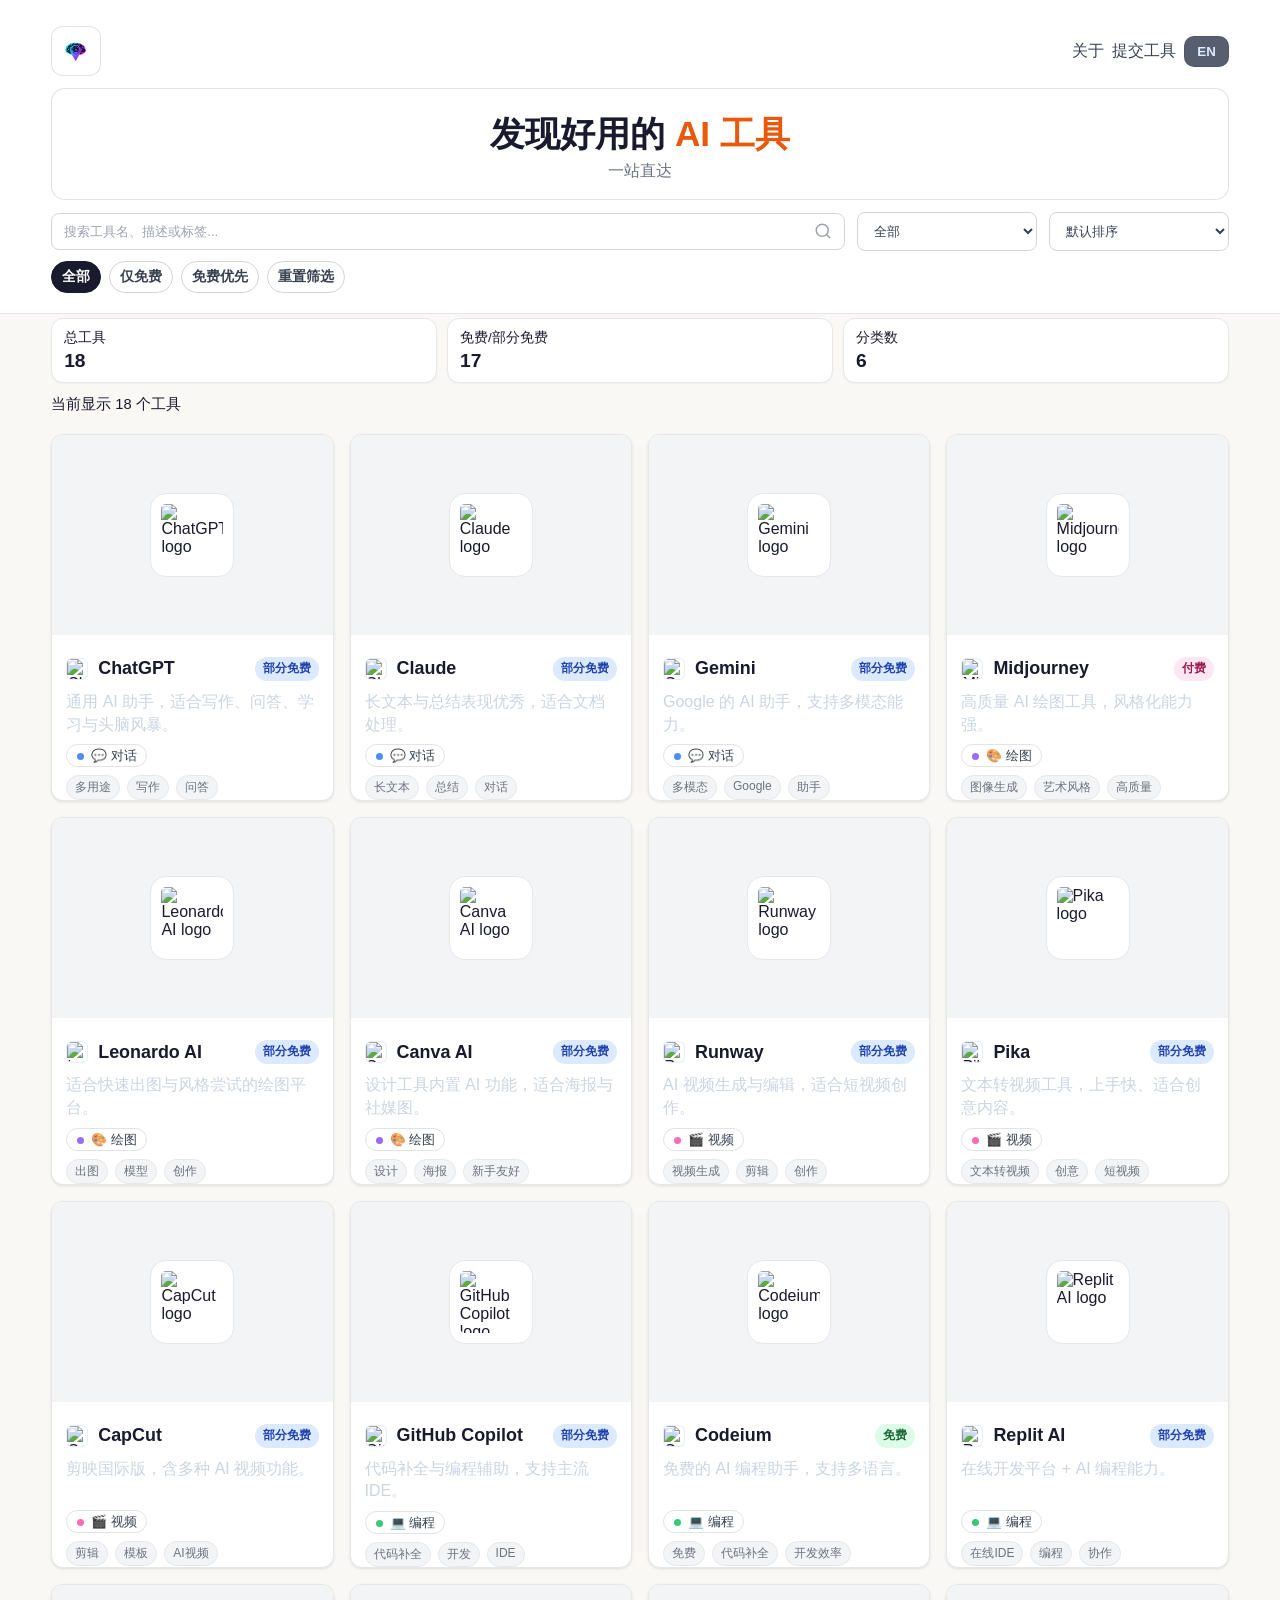
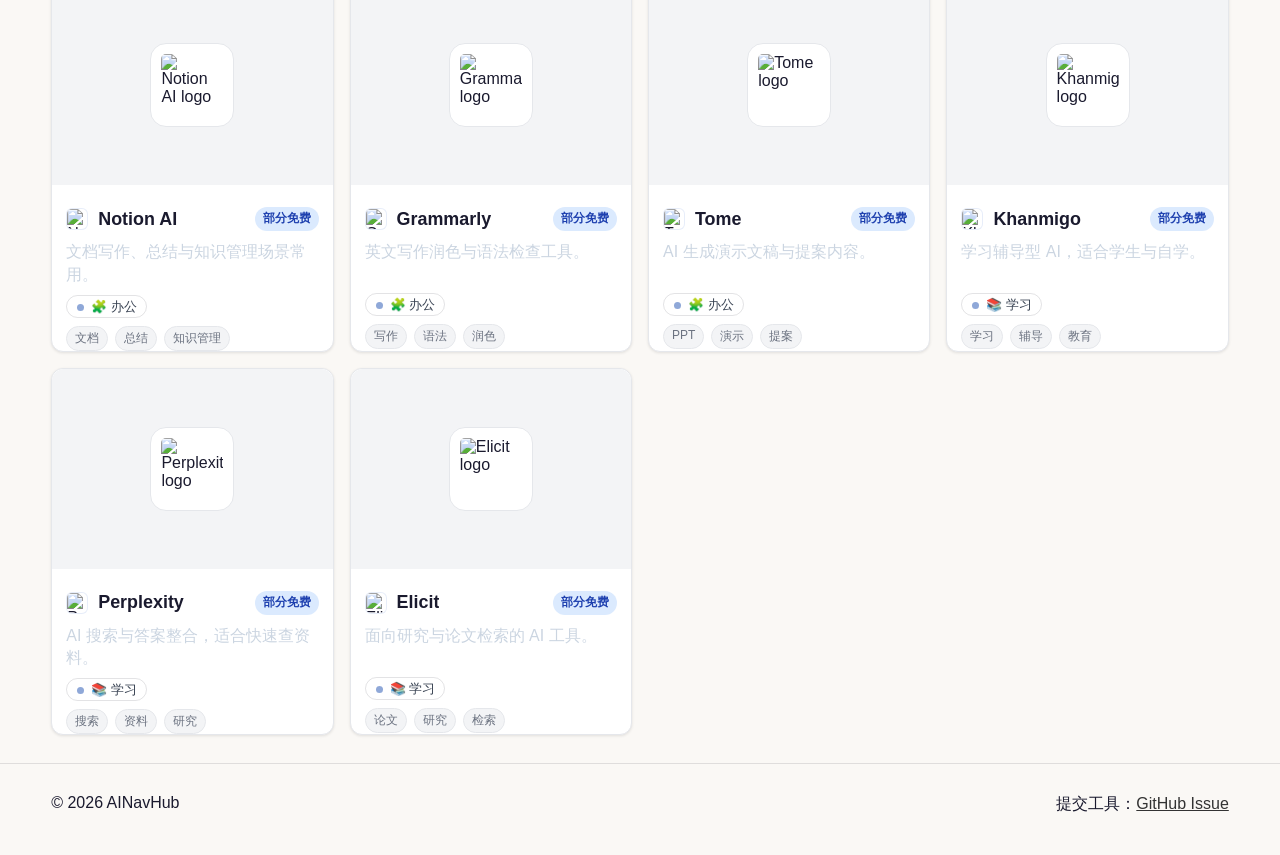
==== index.html @ 61bd12b1 "feat: apply final light-card UI refinements" ====
﻿<!doctype html>
<html lang="zh-CN">
<head>
  <meta charset="UTF-8" />
  <meta name="viewport" content="width=device-width, initial-scale=1.0" />
  <title>AINavHub - AI Tools Navigator</title>
  <meta name="description" content="AINavHub：精选 AI 工具导航，支持分类筛选、搜索和排序。" />
  <link rel="icon" type="image/png" href="./logo.png" />
  <link rel="stylesheet" href="./style.css" />
</head>
<body>
  <header class="site-header">
    <div class="container">
      <div class="topbar">
        <div class="brand-wrap">
          <img src="./logo.png" alt="AINavHub logo" class="brand-logo" />
          <div>
            <h1>AINavHub</h1>
            
          </div>
        </div>

        <div class="top-actions">
          <a id="aboutEntry" class="submit-entry" href="./about.html">关于</a>
          <a id="submitEntry" class="submit-entry" href="https://github.com/1225067131-dotcom/ainavhub/issues/new" target="_blank" rel="noopener noreferrer">提交工具</a><button id="langToggle" class="lang-toggle" type="button">EN</button>
        </div>
      </div>

      <section class="hero">
        <h2 id="heroTitle" class="hero-main">发现好用的 <span class="accent">AI 工具</span></h2>
        <p id="heroSub" class="hero-sub">一站直达</p>
        
        
      </section>

      <div class="controls controls-3">
        <input id="searchInput" type="text" placeholder="搜索工具名、描述或标签..." />
        <select id="categorySelect"></select>
        <select id="sortSelect"></select>
      </div>

      <div class="quick-actions">
        <button class="chip active" id="chipAll" type="button">全部</button>
        <button class="chip" id="chipFree" type="button">仅免费</button>
        <button class="chip" id="chipFreemium" type="button">免费优先</button>
        <button class="chip" id="chipReset" type="button">重置筛选</button>
      </div>
    </div>
  </header>

  <main class="container">
    <section class="stats-cards">
      <article class="metric"><span id="mTotalLabel">总工具</span><strong id="mTotal">0</strong></article>
      <article class="metric"><span id="mFreeLabel">免费/部分免费</span><strong id="mFree">0</strong></article>
      <article class="metric"><span id="mCatsLabel">分类数</span><strong id="mCats">0</strong></article>
    </section>

    <section id="stats" class="stats"></section>
    <section id="toolGrid" class="tool-grid"></section>
    <p id="emptyState" class="empty hidden">没有找到匹配工具，换个关键词试试。</p>
    <div id="emptyGuide" class="empty-guide hidden"></div>
  </main>

  <footer class="site-footer">
    <div class="container footer-inner">
      <p>© <span id="year"></span> AINavHub</p>
      <p><span id="submitLabel">提交工具</span>：<a href="https://github.com/1225067131-dotcom/ainavhub/issues/new" id="submitLink" target="_blank" rel="noopener noreferrer">GitHub Issue</a></p>
    </div>
  </footer>

  <button id="toTopBtn" class="to-top" type="button" aria-label="Back to top">↑</button>

  <script>
    const toolGrid = document.getElementById('toolGrid');
    const searchInput = document.getElementById('searchInput');
    const categorySelect = document.getElementById('categorySelect');
    const sortSelect = document.getElementById('sortSelect');
    const stats = document.getElementById('stats');
    const emptyState = document.getElementById('emptyState');
    const emptyGuide = document.getElementById('emptyGuide');
    const langToggle = document.getElementById('langToggle');
    
    const submitEntry = document.getElementById('submitEntry');
    const aboutEntry = document.getElementById('aboutEntry');

    const chipAll = document.getElementById('chipAll');
    const chipFree = document.getElementById('chipFree');
    const chipFreemium = document.getElementById('chipFreemium');
    const chipReset = document.getElementById('chipReset');
    const chips = [chipAll, chipFree, chipFreemium];

    const heroTitle = document.getElementById('heroTitle');
    const mTotalLabel = document.getElementById('mTotalLabel');
    const mFreeLabel = document.getElementById('mFreeLabel');
    const mCatsLabel = document.getElementById('mCatsLabel');
    const mTotal = document.getElementById('mTotal');
    const mFree = document.getElementById('mFree');
    const mCats = document.getElementById('mCats');
    const toTopBtn = document.getElementById('toTopBtn');

    document.getElementById('year').textContent = new Date().getFullYear();

    const I18N = {
      zh: {
        langBtn: 'EN', subtitle: '快速找到好用 AI 工具。',
        heroTitle: '发现好用 AI 工具，一站直达', heroDesc: '精选、分类、可搜索。每天节省你找工具的时间。',
        explore: '浏览工具',
        searchPlaceholder: '搜索工具名、描述或标签...',
        categories: ['全部', '对话', '绘图', '视频', '编程', '办公', '学习'],
        sortLabel: ['默认排序','按名称 A-Z','免费优先'],
        chips: ['全部','仅免费','免费优先','重置筛选'],
        emptyHints: '试试：chat / image / free',
        stats: (n) => `当前显示 ${n} 个工具`,
        empty: '没有找到匹配工具，换个关键词试试。',
        visit: '访问网站', submit: '提交工具', about: '关于',
        totalLabel: '总工具', freeLabel: '免费/部分免费', catsLabel: '分类数',
        free: '免费', freemium: '部分免费', paid: '付费',
      },
      en: {
        langBtn: '中', subtitle: 'Find useful AI tools fast.',
        heroTitle: 'Discover useful AI tools in one place', heroDesc: 'Curated, categorized, searchable — save time every day.',
        explore: 'Explore Tools',
        searchPlaceholder: 'Search by name, description, or tags...',
        categories: ['All', 'Chat', 'Image', 'Video', 'Coding', 'Office', 'Learning'],
        sortLabel: ['Default','Name A-Z','Free First'],
        chips: ['All','Free Only','Free First','Reset Filters'],
        emptyHints: 'Try: chat / image / free',
        stats: (n) => `${n} tools shown`,
        empty: 'No tools found. Try another keyword.',
        visit: 'Visit Website', submit: 'Submit Tool', about: 'About',
        totalLabel: 'Total Tools', freeLabel: 'Free/Freemium', catsLabel: 'Categories',
        free: 'Free', freemium: 'Freemium', paid: 'Paid',
      }
    };

    const categoryMap = { 对话:'Chat', 绘图:'Image', 视频:'Video', 编程:'Coding', 办公:'Office', 学习:'Learning' };
    const reverseCategoryMap = Object.fromEntries(Object.entries(categoryMap).map(([k,v]) => [v,k]));

    const categoryIcons = { 对话:'💬', 绘图:'🎨', 视频:'🎬', 编程:'💻', 办公:'🧩', 学习:'📚' };

    let tools = [];
    let currentLang = 'zh';
    let quickMode = 'all';

    function setActiveChip(el){ chips.forEach(c=>c.classList.remove('active')); el.classList.add('active'); }
    function localizedCategory(zhCategory) { return currentLang === 'zh' ? zhCategory : (categoryMap[zhCategory] || zhCategory); }
    function toZhCategory(localCategory) { return currentLang === 'zh' ? localCategory : (reverseCategoryMap[localCategory] || localCategory); }
    function badgeClass(freeType) { if (freeType === '免费') return 'badge free'; if (freeType === '部分免费') return 'badge freemium'; return 'badge paid'; }
    function visitBtnClass(category) {
      const map = { 对话:'visit-chat', 绘图:'visit-image', 视频:'visit-video', 编程:'visit-code' };
      return map[category] || 'visit-default';
    }
    function categoryClass(category){
      const map = { 对话:'cat-chat', 绘图:'cat-image', 视频:'cat-video', 编程:'cat-code', 写作:'cat-write' };
      return map[category] || 'cat-default';
    }
    function getToolScreenshot(url){
      try {
        const u = new URL(url);
        return `https://image.thum.io/get/width/800/noanimate/${u.origin}`;
      } catch {
        return '';
      }
    }

    function getToolIcon(url){
      try {
        const u = new URL(url);
        const host = u.hostname;
        return `https://www.google.com/s2/favicons?sz=64&domain=${host}`;
      } catch {
        return './logo.png';
      }
    }

    function localizedFreeType(freeType) {
      if (currentLang === 'zh') return freeType;
      if (freeType === '免费') return I18N.en.free;
      if (freeType === '部分免费') return I18N.en.freemium;
      return I18N.en.paid;
    }

    function updateMetrics(allTools) {
      mTotal.textContent = allTools.length;
      mFree.textContent = allTools.filter(t => t.freeType === '免费' || t.freeType === '部分免费').length;
      mCats.textContent = new Set(allTools.map(t => t.category)).size;
    }

    function setCategoryOptions() {
      const labels = I18N[currentLang].categories;
      const prevSelected = categorySelect.value;
      categorySelect.innerHTML = labels.map(label => `<option value="${label}">${label}</option>`).join('');
      if (labels.includes(prevSelected)) categorySelect.value = prevSelected;
      else categorySelect.value = labels[0];
    }

    function setSortOptions() {
      const labels = I18N[currentLang].sortLabel;
      const mapping = ['default','name','free'];
      const prev = sortSelect.value || 'default';
      sortSelect.innerHTML = labels.map((label, i) => `<option value="${mapping[i]}">${label}</option>`).join('');
      sortSelect.value = prev;
    }

    function applySort(list) {
      const mode = sortSelect.value;
      const cloned = [...list];
      if (mode === 'name') cloned.sort((a,b) => a.name.localeCompare(b.name));
      if (mode === 'free') {
        const rank = (f) => (f === '免费' ? 0 : f === '部分免费' ? 1 : 2);
        cloned.sort((a,b) => rank(a.freeType) - rank(b.freeType) || a.name.localeCompare(b.name));
      }
      return cloned;
    }

    function render(list) {
      toolGrid.innerHTML = '';
      if (!list.length) { emptyState.classList.remove('hidden'); emptyGuide.classList.remove('hidden'); emptyGuide.textContent = I18N[currentLang].emptyHints; } else { emptyState.classList.add('hidden'); emptyGuide.classList.add('hidden'); }
      list.forEach(tool => {
        const card = document.createElement('article');
        card.className = 'card';
        card.setAttribute('role','link');
        card.setAttribute('tabindex','0');
        card.addEventListener('click', () => window.open(tool.url, '_blank', 'noopener,noreferrer'));
        card.addEventListener('keydown', (e) => { if (e.key === 'Enter' || e.key === ' ') { e.preventDefault(); window.open(tool.url, '_blank', 'noopener,noreferrer'); } });
        const tags = (tool.tags || []).map(t => `<span class="tag">${t}</span>`).join('');
        card.innerHTML = `
          <div class="card-media">
            <img class="tool-shot" src="${getToolScreenshot(tool.url)}" alt="${tool.name} screenshot" loading="lazy" referrerpolicy="no-referrer" onerror="this.style.display='none'; this.nextElementSibling.style.display='flex';" />
            <div class="tool-shot-fallback" style="display:none;">
              <img class="tool-logo-large" src="${getToolIcon(tool.url)}" alt="${tool.name} logo" loading="lazy" referrerpolicy="no-referrer" />
            </div>
          </div>
          <div class="card-top">
            <div class="tool-head">
              <img class="tool-icon" src="${getToolIcon(tool.url)}" alt="${tool.name} icon" loading="lazy" referrerpolicy="no-referrer" />
              <h3>${tool.name}</h3>
            </div>
            <span class="${badgeClass(tool.freeType)}">${localizedFreeType(tool.freeType)}</span>
          </div>
          <p class="desc">${tool.description}</p>
          <div class="meta"><span class="cat ${categoryClass(tool.category)}">${categoryIcons[tool.category] || "✨"} ${localizedCategory(tool.category)}</span></div>
          <div class="tags">${tags}</div>
          
        `;
        toolGrid.appendChild(card);
      });
      stats.textContent = I18N[currentLang].stats(list.length);
    }

    function filterTools() {
      const keyword = searchInput.value.trim().toLowerCase();
      const selectedCategory = categorySelect.value;
      const allLabel = I18N[currentLang].categories[0];
      const selectedZhCategory = toZhCategory(selectedCategory);

      let filtered = tools.filter(tool => {
        const matchCategory = selectedCategory === allLabel || tool.category === selectedZhCategory;
        const matchKeyword = tool.name.toLowerCase().includes(keyword)
          || tool.description.toLowerCase().includes(keyword)
          || (tool.tags || []).join(' ').toLowerCase().includes(keyword);
        return matchCategory && matchKeyword;
      });

      if (quickMode === 'freeOnly') filtered = filtered.filter(t => t.freeType === '免费');
      if (quickMode === 'freeFirst') sortSelect.value = 'free';

      render(applySort(filtered));
    }

    function applyLanguage() {
      document.documentElement.lang = currentLang === 'zh' ? 'zh-CN' : 'en';
      const lang = I18N[currentLang];
      langToggle.textContent = lang.langBtn;      searchInput.placeholder = lang.searchPlaceholder;
      emptyState.textContent = lang.empty;
      
      submitEntry.textContent = lang.submit;
      aboutEntry.textContent = lang.about;
      mTotalLabel.textContent = lang.totalLabel;
      mFreeLabel.textContent = lang.freeLabel;
      mCatsLabel.textContent = lang.catsLabel;
      chipAll.textContent = lang.chips[0];
      chipFree.textContent = lang.chips[1];
      chipFreemium.textContent = lang.chips[2];
      chipReset.textContent = lang.chips[3];
      setCategoryOptions();
      setSortOptions();
      filterTools();
    }

    async function init() {
      try {
        const res = await fetch('./tools.json');
        tools = await res.json();
        updateMetrics(tools);
        applyLanguage();
      } catch (err) {
        toolGrid.innerHTML = '<p>Data load failed. Please check tools.json.</p>';
        console.error(err);
      }
    }

    chipAll.addEventListener('click', () => { quickMode='all'; setActiveChip(chipAll); filterTools(); });
    chipFree.addEventListener('click', () => { quickMode='freeOnly'; setActiveChip(chipFree); filterTools(); });
    chipFreemium.addEventListener('click', () => { quickMode='freeFirst'; setActiveChip(chipFreemium); filterTools(); });
    chipReset.addEventListener('click', () => {
      quickMode='all';
      setActiveChip(chipAll);
      searchInput.value='';
      categorySelect.value=I18N[currentLang].categories[0];
      sortSelect.value='default';
      filterTools();
    });

    searchInput.addEventListener('input', filterTools);
    categorySelect.addEventListener('change', filterTools);
    sortSelect.addEventListener('change', filterTools);
    langToggle.addEventListener('click', () => { currentLang = currentLang === 'zh' ? 'en' : 'zh'; applyLanguage(); });

    window.addEventListener('scroll', () => {
      if (window.scrollY > 300) toTopBtn.classList.add('show');
      else toTopBtn.classList.remove('show');
    });
    toTopBtn.addEventListener('click', () => window.scrollTo({ top: 0, behavior: 'smooth' }));

    init();
  </script>
</body>
</html>
---- style.css ----
﻿:root {
  --bg: #0b1220;
  --bg-soft: #0f1b31;
  --panel: #1a1d28;
  --panel-strong: #1a1d28;
  --text: #e8efff;
  --muted: #9fb0d2;
  --line: rgba(151, 176, 225, 0.18);
  --primary: #78a9ff;
  --primary-hover: #93bbff;
  --free: #2ccf8a;
  --freemium: #f1be4c;
  --paid: #f06f8d;
}

* { box-sizing: border-box; }
html { scroll-behavior: smooth; }
body {
  margin: 0;
  color: var(--text);
  font-family: Inter, "PingFang SC", "Microsoft YaHei", "Segoe UI", sans-serif;
  background:
    radial-gradient(900px 500px at 8% -5%, rgba(98, 132, 255, 0.22), transparent 65%),
    radial-gradient(1000px 520px at 100% 0%, rgba(75, 173, 255, 0.18), transparent 58%),
    linear-gradient(180deg, #0f1117 0%, #0f1117 100%);
}

.container { width: min(1220px, 92%); margin: 0 auto; }
.site-header {
  padding: 26px 0 20px;
  background: linear-gradient(135deg, rgba(146, 76, 255, 0.28) 0%, rgba(74, 126, 255, 0.25) 100%);
  border-bottom: 1px solid rgba(167, 141, 255, 0.25);
}

.topbar {
  display: flex;
  justify-content: space-between;
  align-items: center;
  gap: 14px;
}
.brand-wrap {
  display: flex;
  align-items: center;
  gap: 12px;
}
.brand-logo {
  width: 50px;
  height: 50px;
  object-fit: contain;
  border-radius: 12px;
  border: 1px solid var(--line);
  background: rgba(255,255,255,.03);
  padding: 4px;
}
h1 {
  margin: 6px 0 0;
  font-size: 1.86rem;
  letter-spacing: .3px;
  font-weight: 700;
}
.subtitle { margin: 0; color: var(--muted); }

.top-actions {
  display: flex;
  align-items: center;
  gap: 8px;
}
.submit-entry,
.lang-toggle {
  text-decoration: none;
  border: 1px solid var(--line);
  color: #dcebff;
  background: rgba(22, 33, 58, .72);
  border-radius: 10px;
  padding: 7px 12px;
  font-weight: 600;
  backdrop-filter: blur(6px);
}
.lang-toggle { cursor: pointer; }
.submit-entry:hover,
.lang-toggle:hover { border-color: rgba(146, 177, 237, .46); }

.hero {
  margin-top: 12px;
  padding: 16px 18px;
  border-radius: 14px;
  border: 1px solid var(--line);
  background: linear-gradient(145deg, rgba(117, 171, 255, .12), rgba(20, 30, 50, .82));
}
.hero h2 { margin: 0; font-size: 1.28rem; font-weight: 650; }
.hero p { margin: 8px 0 0; color: var(--muted); line-height: 1.45; }
.hero-actions { margin-top: 12px; display: flex; gap: 8px; flex-wrap: wrap; }
.btn {
  display: inline-block;
  text-decoration: none;
  border-radius: 10px;
  padding: 8px 12px;
  font-size: .94rem;
  font-weight: 700;
  border: 1px solid transparent;
}
.btn-primary { background: var(--primary); color: #071126; }
.btn-primary:hover { background: var(--primary-hover); }
.btn-ghost { border-color: var(--line); color: #dcebff; background: rgba(23,34,58,.7); }

.controls {
  margin-top: 12px;
  display: grid;
  grid-template-columns: 1fr 200px;
  gap: 12px;
}
.controls.controls-3 { grid-template-columns: 1fr 200px 200px; }
input, select {
  width: 100%;
  border: 1px solid var(--line);
  background: var(--panel);
  color: var(--text);
  border-radius: 10px;
  padding: 10px 12px;
  outline: none;
  backdrop-filter: blur(4px);
}
input:focus, select:focus { border-color: rgba(141,177,247,.6); }

.quick-actions {
  margin-top: 10px;
  display: flex;
  flex-wrap: wrap;
  gap: 8px;
}
.chip {
  background: rgba(23, 36, 62, .75);
  color: #d7e6ff;
  border: 1px solid var(--line);
  border-radius: 999px;
  padding: 6px 10px;
  font-size: .86rem;
  font-weight: 600;
  cursor: pointer;
}
.chip:hover { border-color: rgba(144,176,233,.52); }
.chip.active { background: #78a9ff; color: #081327; border-color: #9ac3ff; }

.stats-cards {
  margin-top: 4px;
  display: grid;
  grid-template-columns: repeat(3, minmax(0,1fr));
  gap: 10px;
}
.metric {
  background: var(--panel-strong);
  border: 1px solid var(--line);
  border-radius: 12px;
  padding: 10px 12px;
}
.metric span { display: block; color: var(--muted); font-size: .85rem; }
.metric strong { display: block; margin-top: 3px; font-size: 1.2rem; }

.stats { margin: 12px 0 16px; color: var(--muted); font-size: .92rem; }
.tool-grid {
  display: grid;
  grid-template-columns: repeat(auto-fit, minmax(280px,1fr));
  gap: 16px;
  padding: 4px 0 28px;
}
.card {
  background: var(--panel-strong);
  border: 1px solid var(--line);
  border-radius: 14px;
  padding: 14px;
  display: flex;
  flex-direction: column;
  gap: 10px;
  min-height: 226px;
  transition: transform .16s ease, border-color .16s ease, box-shadow .16s ease;
}
.card:hover {
  transform: translateY(-2px);
  border-color: rgba(182, 126, 255, .85);
  box-shadow: 0 0 0 1px rgba(182,126,255,.35), 0 0 18px rgba(166, 98, 255, .35), 0 10px 26px rgba(7, 15, 27, .36);
}
.card-top { display: flex; justify-content: space-between; align-items: center; gap: 10px; }
.card h3 { margin: 0; font-size: 1.02rem; }
.desc {
  margin: 0;
  color: var(--muted);
  line-height: 1.42;
  min-height: 44px;
  display: -webkit-box;
  -webkit-line-clamp: 2;
  -webkit-box-orient: vertical;
  overflow: hidden;
}
.meta .cat {
  font-size: .8rem;
  color: #c6d8ff;
  border: 1px solid var(--line);
  border-radius: 999px;
  padding: 3px 9px;
}
.tags { display: flex; flex-wrap: wrap; gap: 7px; }
.tag {
  font-size: .74rem;
  color: #c8d9fb;
  background: rgba(31, 45, 73, .86);
  border: 1px solid rgba(142, 166, 216, .2);
  border-radius: 999px;
  padding: 2px 8px;
}
.badge {
  font-size: .74rem;
  font-weight: 700;
  border-radius: 999px;
  padding: 4px 8px;
  color: #fff;
}
.badge.free { background: #4f8dff; }
.badge.freemium { background: #35c978; color: #062314; }
.badge.paid { background: #ff9b4a; color: #2f1704; }

.visit {
  margin-top: auto;
  text-decoration: none;
  text-align: center;
  background: var(--primary);
  color: #081327;
  font-weight: 700;
  border-radius: 9px;
  padding: 9px;
}
.visit:hover { background: var(--primary-hover); }

.site-footer {
  border-top: 1px solid var(--line);
  color: var(--muted);
  padding: 14px 0 24px;
}
.footer-inner {
  display: flex;
  justify-content: space-between;
  gap: 8px;
  flex-wrap: wrap;
}
.empty { text-align: center; color: var(--muted); }
.hidden { display: none; }

.to-top {
  position: fixed;
  right: 20px;
  bottom: 18px;
  width: 38px;
  height: 38px;
  border-radius: 999px;
  border: 1px solid var(--line);
  background: rgba(29, 43, 73, .88);
  color: #dce9ff;
  font-size: 16px;
  cursor: pointer;
  opacity: 0;
  transform: translateY(8px);
  pointer-events: none;
  transition: opacity .2s ease, transform .2s ease;
}
.to-top.show { opacity: 1; transform: translateY(0); pointer-events: auto; }

@media (max-width: 980px) {
  .controls.controls-3 { grid-template-columns: 1fr; }
}
@media (max-width: 820px) {
  .stats-cards { grid-template-columns: 1fr; }
  .topbar { flex-direction: column; align-items: flex-start; }
}

.empty-guide { text-align:center; color:#8fa6d8; margin-top:6px; font-size:.9rem; }

.visit, .visit.visit-default, .visit.visit-chat, .visit.visit-image, .visit.visit-video, .visit.visit-code { background: rgba(59,130,246,0.3); color: #dbeafe; border: 1px solid rgba(96,165,250,0.45); backdrop-filter: blur(2px); }\n.visit:hover, .visit.visit-default:hover, .visit.visit-chat:hover, .visit.visit-image:hover, .visit.visit-video:hover, .visit.visit-code:hover { background: rgba(59,130,246,0.5); border-color: rgba(147,197,253,0.75); color: #eff6ff; }

.tool-head {
  display: flex;
  align-items: center;
  gap: 10px;
  min-width: 0;
}
.tool-icon {
  width: 22px;
  height: 22px;
  border-radius: 6px;
  background: rgba(255,255,255,.06);
  border: 1px solid rgba(160,184,231,.25);
  flex: 0 0 22px;
}
.tool-head h3 {
  white-space: nowrap;
  overflow: hidden;
  text-overflow: ellipsis;
}

.meta .cat { position: relative; padding-left: 10px; }
.meta .cat::before {
  content: '';
  display: inline-block;
  width: 7px;
  height: 7px;
  border-radius: 999px;
  margin-right: 7px;
  vertical-align: middle;
  background: #8fa8d8;
}
.meta .cat.cat-chat::before { background: #4f8dff; }
.meta .cat.cat-image::before { background: #9b6bff; }
.meta .cat.cat-video::before { background: #ff6bb3; }
.meta .cat.cat-code::before { background: #35c978; }
.meta .cat.cat-write::before { background: #ff9b4a; }



/* local override */
body { background: #0f1117 !important; }
.card { background: #1a1d28 !important; }


/* local light theme override */
body { background: #f8fafc !important; color: #1a1a2e !important; }
.site-header { background: linear-gradient(135deg, rgba(146,76,255,0.12) 0%, rgba(74,126,255,0.12) 100%) !important; }
.card, .metric, .hero, input, select { background: #ffffff !important; }
.card, .metric, .hero, .site-footer, .brand-logo, .submit-entry, .lang-toggle, input, select, .meta .cat, .tag { border-color: rgba(26,26,46,0.12) !important; }
h1, h2, h3, p, .stats, .subtitle, .footer-inner, .empty, .empty-guide, .meta .cat, .tag, .metric span, .metric strong { color: #1a1a2e !important; }
.visit, .visit.visit-default, .visit.visit-chat, .visit.visit-image, .visit.visit-video, .visit.visit-code { color: #ffffff !important; }
.tag { color: #4b5563 !important; background: #f3f4f6 !important; }

/* local dark override */
body { background: #1e2233 !important; color: #e8efff !important; }
.card, .metric, .hero, input, select { background: #272d40 !important; }

/* readability tuning on dark cards */
.card h3, .card .meta .cat, .card .visit, .card .badge, .metric strong { color: #e2e8f0 !important; }
.card .desc { color: #94a3b8 !important; }
.card .tag { color: #cbd5e1 !important; }

/* final theme override */
body { background: #0f1117 !important; color: #e2e8f0 !important; }
.card, .metric, .hero, input, select { background: #1a1d28 !important; }
.card h3, .card .meta .cat, .card .visit, .card .badge, .metric strong, .subtitle, .stats, .empty, .empty-guide { color: #e2e8f0 !important; }
.card .desc { color: #94a3b8 !important; }

/* rollback to requested version */
body { background: #0f1117 !important; color: #e8efff !important; }
.card, .metric, .hero, input, select { background: #1a1d28 !important; }
.card h3, .card .meta .cat, .card .visit, .card .badge, .metric strong, .subtitle, .stats, .empty, .empty-guide, .tag { color: #e8efff !important; }
.card .desc { color: #9fb0d2 !important; }

/* top area color fix */
h1, .brand-wrap h1, #heroTitle { color: #ffffff !important; }
#searchInput, #searchInput::placeholder { color: #94a3b8 !important; }
.metric span, #mTotalLabel, #mFreeLabel, #mCatsLabel { color: #94a3b8 !important; }
.metric strong, #mTotal, #mFree, #mCats { color: #ffffff !important; }

/* tag readability tweak */
.card .tag {
  color: #cbd5e1 !important;
  background: rgba(255,255,255,0.1) !important;
  border-color: rgba(255,255,255,0.16) !important;
}

/* hero/header gradient tweak */
.site-header {
  background: linear-gradient(135deg, rgba(139,92,246,0.28) 0%, rgba(59,130,246,0.26) 100%) !important;
}

/* card style fine-tune */
.card .tag {
  color: #e2e8f0 !important;
  background: transparent !important;
  border-color: rgba(255,255,255,0.2) !important;
}
.visit, .visit.visit-default, .visit.visit-chat, .visit.visit-image, .visit.visit-video, .visit.visit-code {
  background: rgba(30,58,95,0.8) !important;
  border: 1px solid rgba(255,255,255,0.1) !important;
  color: #ffffff !important;
}
.visit:hover, .visit.visit-default:hover, .visit.visit-chat:hover, .visit.visit-image:hover, .visit.visit-video:hover, .visit.visit-code:hover {
  background: rgba(30,58,95,0.95) !important;
}
.card h3, .tool-head h3 {
  font-size: 1.12rem !important;
  font-weight: 700 !important;
}
.card .desc {
  color: #cbd5e1 !important;
}

/* full light mode override */
body {
  background: #f8f9fa !important;
  color: #1a1a2e !important;
}
.site-header,
nav,
.topbar,
header {
  background: #ffffff !important;
}
h1, h2, h3, p, span, .subtitle, .stats, .empty, .empty-guide, .metric span, .metric strong, .desc, .cat, .tag {
  color: #1a1a2e !important;
}
a, a:visited, .visit, .submit-entry {
  color: #333 !important;
}

/* card light style */
.card {
  background: #ffffff !important;
  border: 1px solid #e5e7eb !important;
  box-shadow: 0 1px 3px rgba(0,0,0,0.1) !important;
  border-radius: 12px !important;
}
.card:hover {
  box-shadow: 0 6px 16px rgba(0,0,0,0.14) !important;
}


/* card screenshot area */
.card { overflow: hidden; padding: 0 !important; }
.card-media {
  height: 200px;
  background: #f3f4f6;
  border-top-left-radius: 12px;
  border-top-right-radius: 12px;
  overflow: hidden;
  position: relative;
}
.tool-shot {
  width: 100%;
  height: 100%;
  object-fit: cover;
  display: block;
}
.tool-shot-fallback {
  width: 100%;
  height: 100%;
  align-items: center;
  justify-content: center;
}
.tool-logo-large {
  width: 84px;
  height: 84px;
  border-radius: 16px;
  background: #fff;
  border: 1px solid #e5e7eb;
  padding: 10px;
}
.card-top, .card .desc, .card .meta, .card .tags, .card .visit {
  margin-left: 14px;
  margin-right: 14px;
}
.card-top { margin-top: 12px; }
.card .visit { margin-bottom: 14px; }


/* hero center typography */
.hero { text-align: center !important; }
.hero-main {
  font-size: 2.2rem !important;
  font-weight: 800 !important;
  line-height: 1.2;
  color: #1a1a2e !important;
  margin: 8px 0 4px !important;
}
.hero-main .accent { color: #ea580c !important; }
.hero-sub {
  margin: 4px 0 0 !important;
  color: #6b7280 !important;
  font-size: 1.02rem !important;
  font-weight: 500;
}

/* search box center style */
.controls.controls-3 {
  grid-template-columns: 1fr !important;
  justify-items: center !important;
}
#searchInput {
  width: 60% !important;
  background-color: #ffffff !important;
  border: 1px solid #d1d5db !important;
  border-radius: 8px !important;
  color: #1a1a2e !important;
  padding: 10px 40px 10px 12px !important;
  background-image: url("data:image/svg+xml,%3Csvg xmlns='http://www.w3.org/2000/svg' width='18' height='18' viewBox='0 0 24 24' fill='none' stroke='%239ca3af' stroke-width='2' stroke-linecap='round' stroke-linejoin='round'%3E%3Ccircle cx='11' cy='11' r='8'/%3E%3Cline x1='21' y1='21' x2='16.65' y2='16.65'/%3E%3C/svg%3E") !important;
  background-repeat: no-repeat !important;
  background-position: right 12px center !important;
}
#searchInput::placeholder {
  color: #9ca3af !important;
}
#categorySelect, #sortSelect {
  width: 60% !important;
}

/* category filter chips style */
.chip {
  background: #ffffff !important;
  border: 1px solid #d1d5db !important;
  color: #374151 !important;
  border-radius: 20px !important;
}
.chip.active {
  background: #1a1a2e !important;
  color: #ffffff !important;
  border-color: #1a1a2e !important;
}

/* price badge colors */
.badge.free {
  background: #dcfce7 !important;
  color: #166534 !important;
}
.badge.freemium {
  background: #dbeafe !important;
  color: #1e40af !important;
}
.badge.paid {
  background: #fce7f3 !important;
  color: #9d174d !important;
}


/* clickable card + tag pills */
.card[role="link"] { cursor: pointer; }
.card[role="link"]:focus { outline: 2px solid rgba(59,130,246,.45); outline-offset: 2px; }

.card .tag {
  background: #f3f4f6 !important;
  color: #6b7280 !important;
  border: 1px solid #e5e7eb !important;
  border-radius: 999px !important;
  font-size: 12px !important;
  padding: 3px 8px !important;
}

/* stats area light style */
.stats-cards {
  background: transparent !important;
}
.stats-cards .metric {
  background: #ffffff !important;
  border: 1px solid #e5e7eb !important;
  box-shadow: 0 1px 2px rgba(0,0,0,0.04) !important;
}
.stats-cards .metric span,
.stats-cards .metric strong,
#mTotalLabel,#mFreeLabel,#mCatsLabel,
#mTotal,#mFree,#mCats {
  color: #1a1a2e !important;
}

/* search + filters single-row layout */
.controls.controls-3 {
  display: grid !important;
  grid-template-columns: 1fr 180px 180px !important;
  gap: 12px !important;
  align-items: center !important;
  justify-items: stretch !important;
}
#searchInput {
  width: 100% !important;
}
#categorySelect,
#sortSelect {
  width: 100% !important;
  background: #ffffff !important;
  color: #374151 !important;
  border: 1px solid #d1d5db !important;
  border-radius: 8px !important;
}

/* card title and category label neutral colors */
.card h3, .tool-head h3 {
  color: #1a1a2e !important;
}
.meta .cat,
.meta .cat.cat-chat,
.meta .cat.cat-image,
.meta .cat.cat-video,
.meta .cat.cat-code,
.meta .cat.cat-write,
.meta .cat.cat-default {
  color: #374151 !important;
}

/* top-right links as plain text */
.top-actions .submit-entry {
  background: transparent !important;
  border: none !important;
  color: #374151 !important;
  padding: 0 !important;
  border-radius: 0 !important;
  font-weight: 500 !important;
}
.top-actions .submit-entry:hover {
  color: #000000 !important;
}

/* parchment light theme tuning */
body {
  background: #faf8f5 !important;
}
.site-header,
header,
.topbar,
.hero {
  background: #ffffff !important;
}
.hero-main {
  color: #1a1a2e !important;
}
.hero-main .accent {
  color: #ea580c !important;
}
.hero-sub {
  color: #6b7280 !important;
}
.card {
  background: #ffffff !important;
}

/* fix hero title colors */
#heroTitle {
  color: #1a1a2e !important;
}
#heroTitle .accent {
  color: #ea580c !important;
}
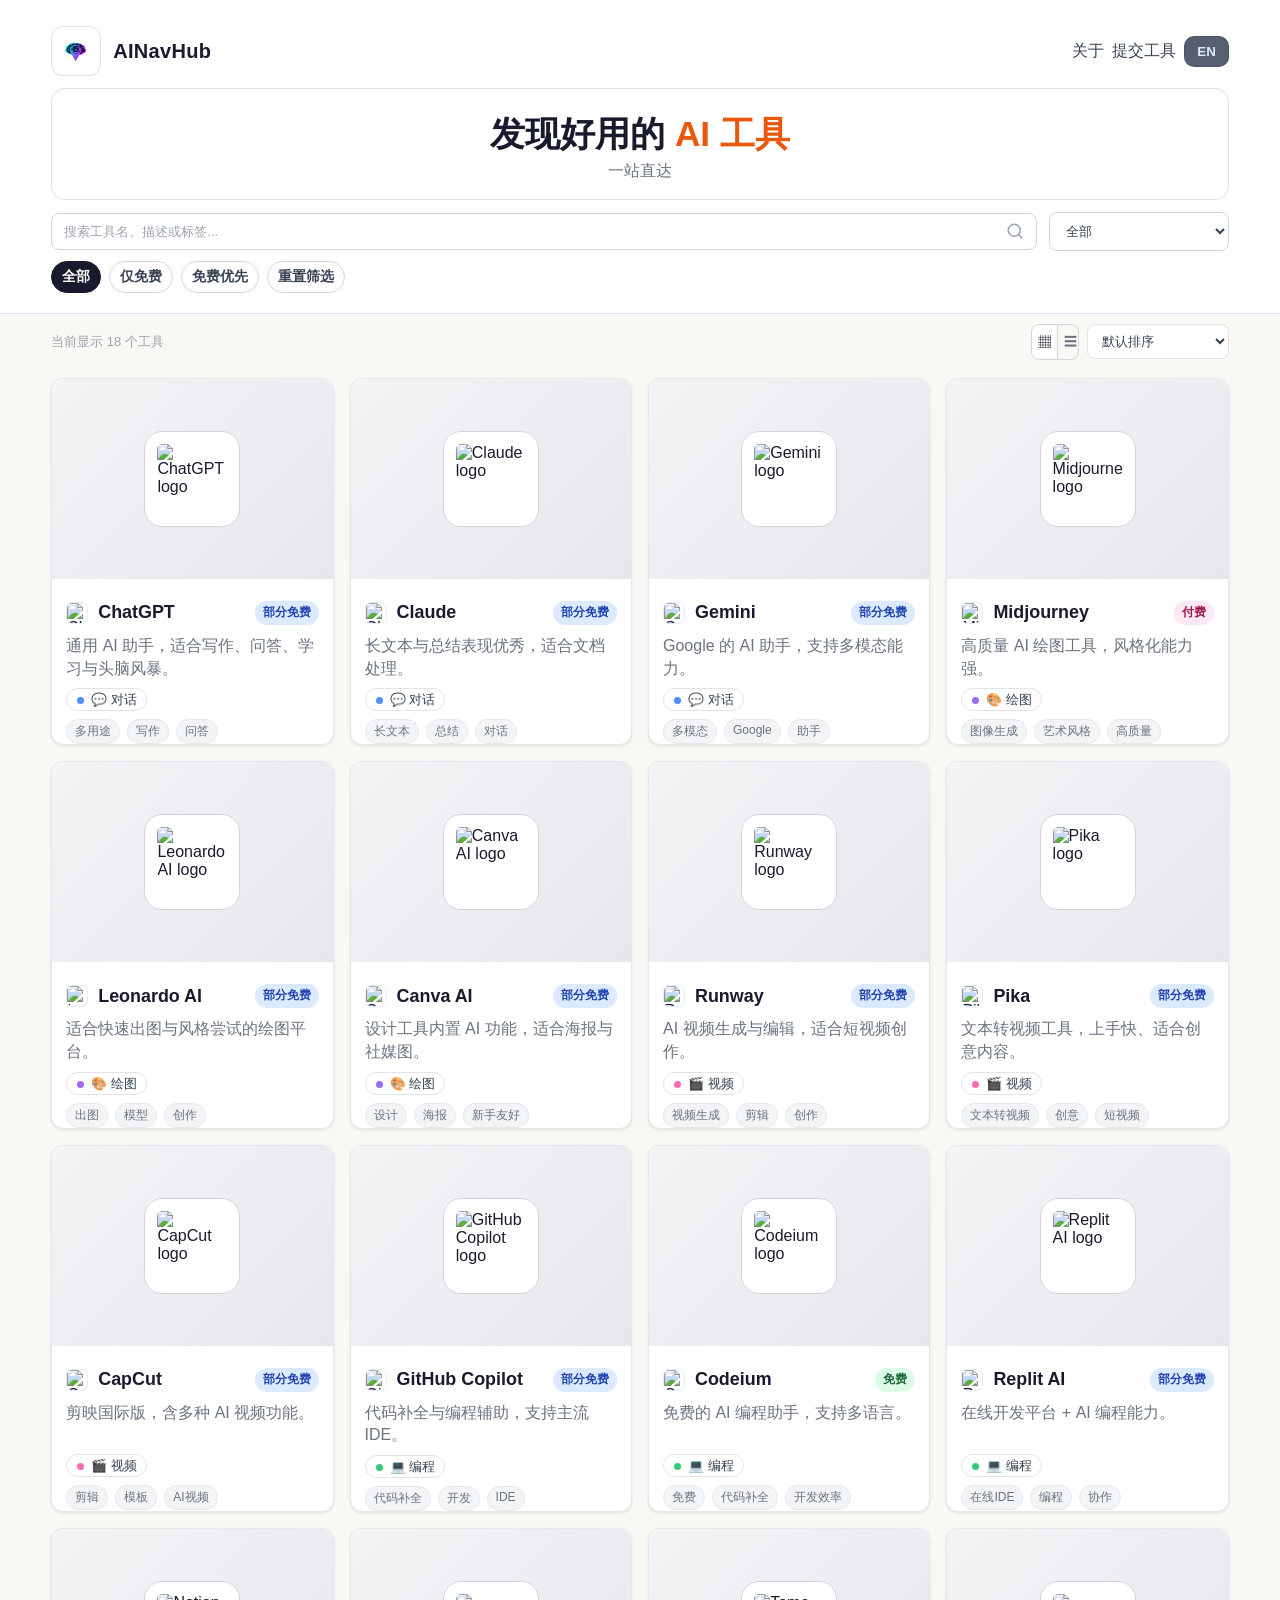
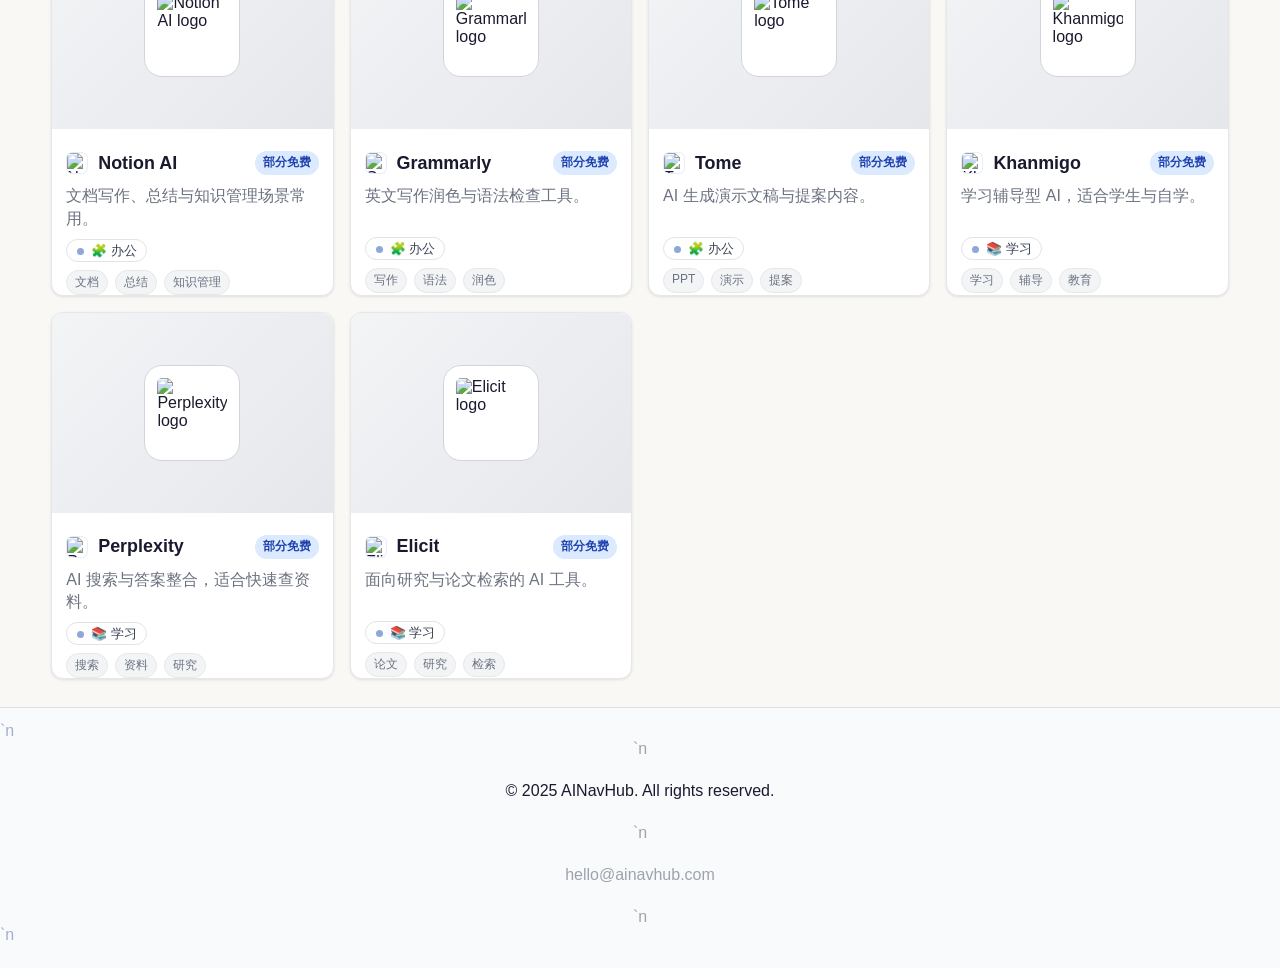
==== commit 3aef61da: "feat: fix preview and implement layout/sort/translation updates" ====
--- a/index.html
+++ b/index.html
@@ -5,7 +5,7 @@
   <meta name="viewport" content="width=device-width, initial-scale=1.0" />
   <title>AINavHub - AI Tools Navigator</title>
   <meta name="description" content="AINavHub：精选 AI 工具导航，支持分类筛选、搜索和排序。" />
-  <link rel="icon" type="image/png" href="./logo.png" />
+  <link rel="icon" type="image/png" href="./logo.png?v=2" />
   <link rel="stylesheet" href="./style.css" />
 </head>
 <body>
@@ -13,30 +13,25 @@
     <div class="container">
       <div class="topbar">
         <div class="brand-wrap">
-          <img src="./logo.png" alt="AINavHub logo" class="brand-logo" />
-          <div>
-            <h1>AINavHub</h1>
-            
-          </div>
+          <img src="./logo.png?v=2" alt="AINavHub logo" class="brand-logo" />
+          <div><h1>AINavHub</h1></div>
         </div>
-
         <div class="top-actions">
           <a id="aboutEntry" class="submit-entry" href="./about.html">关于</a>
-          <a id="submitEntry" class="submit-entry" href="https://github.com/1225067131-dotcom/ainavhub/issues/new" target="_blank" rel="noopener noreferrer">提交工具</a><button id="langToggle" class="lang-toggle" type="button">EN</button>
+          <a id="submitEntry" class="submit-entry" href="https://github.com/1225067131-dotcom/ainavhub/issues/new" target="_blank" rel="noopener noreferrer">提交工具</a>
+          <button id="langToggle" class="lang-toggle" type="button">EN</button>
         </div>
       </div>
 
       <section class="hero">
         <h2 id="heroTitle" class="hero-main">发现好用的 <span class="accent">AI 工具</span></h2>
         <p id="heroSub" class="hero-sub">一站直达</p>
-        
-        
       </section>
 
       <div class="controls controls-3">
         <input id="searchInput" type="text" placeholder="搜索工具名、描述或标签..." />
         <select id="categorySelect"></select>
-        <select id="sortSelect"></select>
+        
       </div>
 
       <div class="quick-actions">
@@ -55,18 +50,23 @@
       <article class="metric"><span id="mCatsLabel">分类数</span><strong id="mCats">0</strong></article>
     </section>
 
-    <section id="stats" class="stats"></section>
+    <section class="list-toolbar">
+      <div id="stats" class="stats"></div>
+      <div class="view-controls">
+        <div class="view-segment" role="group" aria-label="Layout switch">
+          <button id="viewGridBtn" class="view-btn active" title="Grid view" aria-label="Grid view">▦</button>
+          <button id="viewListBtn" class="view-btn" title="List view" aria-label="List view">☰</button>
+        </div>
+        <select id="sortInline"></select>
+      </div>
+    </section>
+
     <section id="toolGrid" class="tool-grid"></section>
     <p id="emptyState" class="empty hidden">没有找到匹配工具，换个关键词试试。</p>
     <div id="emptyGuide" class="empty-guide hidden"></div>
   </main>
 
-  <footer class="site-footer">
-    <div class="container footer-inner">
-      <p>© <span id="year"></span> AINavHub</p>
-      <p><span id="submitLabel">提交工具</span>：<a href="https://github.com/1225067131-dotcom/ainavhub/issues/new" id="submitLink" target="_blank" rel="noopener noreferrer">GitHub Issue</a></p>
-    </div>
-  </footer>
+  <footer class="site-footer">`n    <div class="container footer-inner footer-center">`n      <p>© 2025 AINavHub. All rights reserved.</p>`n      <p><a href="mailto:hello@ainavhub.com">hello@ainavhub.com</a></p>`n    </div>`n  </footer>
 
   <button id="toTopBtn" class="to-top" type="button" aria-label="Back to top">↑</button>
 
@@ -74,22 +74,21 @@
     const toolGrid = document.getElementById('toolGrid');
     const searchInput = document.getElementById('searchInput');
     const categorySelect = document.getElementById('categorySelect');
-    const sortSelect = document.getElementById('sortSelect');
+    const sortInline = document.getElementById('sortInline');
+    const sortSelect = document.getElementById('sortSelect') || sortInline;
     const stats = document.getElementById('stats');
     const emptyState = document.getElementById('emptyState');
     const emptyGuide = document.getElementById('emptyGuide');
     const langToggle = document.getElementById('langToggle');
-    
     const submitEntry = document.getElementById('submitEntry');
     const aboutEntry = document.getElementById('aboutEntry');
-
     const chipAll = document.getElementById('chipAll');
     const chipFree = document.getElementById('chipFree');
     const chipFreemium = document.getElementById('chipFreemium');
     const chipReset = document.getElementById('chipReset');
     const chips = [chipAll, chipFree, chipFreemium];
-
     const heroTitle = document.getElementById('heroTitle');
+    const heroSub = document.getElementById('heroSub');
     const mTotalLabel = document.getElementById('mTotalLabel');
     const mFreeLabel = document.getElementById('mFreeLabel');
     const mCatsLabel = document.getElementById('mCatsLabel');
@@ -97,45 +96,44 @@
     const mFree = document.getElementById('mFree');
     const mCats = document.getElementById('mCats');
     const toTopBtn = document.getElementById('toTopBtn');
-
-    document.getElementById('year').textContent = new Date().getFullYear();
+    const viewGridBtn = document.getElementById('viewGridBtn');
+    const viewListBtn = document.getElementById('viewListBtn');
+
+    const yearEl = document.getElementById('year'); if (yearEl) yearEl.textContent = new Date().getFullYear();
 
     const I18N = {
       zh: {
-        langBtn: 'EN', subtitle: '快速找到好用 AI 工具。',
-        heroTitle: '发现好用 AI 工具，一站直达', heroDesc: '精选、分类、可搜索。每天节省你找工具的时间。',
-        explore: '浏览工具',
+        langBtn: 'EN',
+        heroLead: '发现好用的', heroAccent: 'AI 工具', heroSub: '一站直达',
         searchPlaceholder: '搜索工具名、描述或标签...',
         categories: ['全部', '对话', '绘图', '视频', '编程', '办公', '学习'],
-        sortLabel: ['默认排序','按名称 A-Z','免费优先'],
+        sortLabel: ['默认排序', '最新添加', '按名称'],
         chips: ['全部','仅免费','免费优先','重置筛选'],
         emptyHints: '试试：chat / image / free',
         stats: (n) => `当前显示 ${n} 个工具`,
         empty: '没有找到匹配工具，换个关键词试试。',
-        visit: '访问网站', submit: '提交工具', about: '关于',
+        submit: '提交工具', about: '关于',
         totalLabel: '总工具', freeLabel: '免费/部分免费', catsLabel: '分类数',
-        free: '免费', freemium: '部分免费', paid: '付费',
+        free: '免费', freemium: '部分免费', paid: '付费'
       },
       en: {
-        langBtn: '中', subtitle: 'Find useful AI tools fast.',
-        heroTitle: 'Discover useful AI tools in one place', heroDesc: 'Curated, categorized, searchable — save time every day.',
-        explore: 'Explore Tools',
+        langBtn: '中',
+        heroLead: 'Discover useful', heroAccent: 'AI tools', heroSub: 'All in one place',
         searchPlaceholder: 'Search by name, description, or tags...',
         categories: ['All', 'Chat', 'Image', 'Video', 'Coding', 'Office', 'Learning'],
-        sortLabel: ['Default','Name A-Z','Free First'],
+        sortLabel: ['Default', 'Latest Added', 'Name A-Z'],
         chips: ['All','Free Only','Free First','Reset Filters'],
         emptyHints: 'Try: chat / image / free',
         stats: (n) => `${n} tools shown`,
         empty: 'No tools found. Try another keyword.',
-        visit: 'Visit Website', submit: 'Submit Tool', about: 'About',
+        submit: 'Submit Tool', about: 'About',
         totalLabel: 'Total Tools', freeLabel: 'Free/Freemium', catsLabel: 'Categories',
-        free: 'Free', freemium: 'Freemium', paid: 'Paid',
+        free: 'Free', freemium: 'Freemium', paid: 'Paid'
       }
     };
 
     const categoryMap = { 对话:'Chat', 绘图:'Image', 视频:'Video', 编程:'Coding', 办公:'Office', 学习:'Learning' };
     const reverseCategoryMap = Object.fromEntries(Object.entries(categoryMap).map(([k,v]) => [v,k]));
-
     const categoryIcons = { 对话:'💬', 绘图:'🎨', 视频:'🎬', 编程:'💻', 办公:'🧩', 学习:'📚' };
 
     let tools = [];
@@ -143,79 +141,59 @@
     let quickMode = 'all';
 
     function setActiveChip(el){ chips.forEach(c=>c.classList.remove('active')); el.classList.add('active'); }
-    function localizedCategory(zhCategory) { return currentLang === 'zh' ? zhCategory : (categoryMap[zhCategory] || zhCategory); }
-    function toZhCategory(localCategory) { return currentLang === 'zh' ? localCategory : (reverseCategoryMap[localCategory] || localCategory); }
-    function badgeClass(freeType) { if (freeType === '免费') return 'badge free'; if (freeType === '部分免费') return 'badge freemium'; return 'badge paid'; }
-    function visitBtnClass(category) {
-      const map = { 对话:'visit-chat', 绘图:'visit-image', 视频:'visit-video', 编程:'visit-code' };
-      return map[category] || 'visit-default';
-    }
-    function categoryClass(category){
-      const map = { 对话:'cat-chat', 绘图:'cat-image', 视频:'cat-video', 编程:'cat-code', 写作:'cat-write' };
-      return map[category] || 'cat-default';
-    }
-    function getToolScreenshot(url){
-      try {
-        const u = new URL(url);
-        return `https://image.thum.io/get/width/800/noanimate/${u.origin}`;
-      } catch {
-        return '';
-      }
-    }
-
-    function getToolIcon(url){
-      try {
-        const u = new URL(url);
-        const host = u.hostname;
-        return `https://www.google.com/s2/favicons?sz=64&domain=${host}`;
-      } catch {
-        return './logo.png';
-      }
-    }
-
-    function localizedFreeType(freeType) {
-      if (currentLang === 'zh') return freeType;
-      if (freeType === '免费') return I18N.en.free;
-      if (freeType === '部分免费') return I18N.en.freemium;
-      return I18N.en.paid;
-    }
-
-    function updateMetrics(allTools) {
+    const localizedCategory = (zh) => currentLang === 'zh' ? zh : (categoryMap[zh] || zh);
+    const toZhCategory = (local) => currentLang === 'zh' ? local : (reverseCategoryMap[local] || local);
+    const badgeClass = (f) => f === '免费' ? 'badge free' : (f === '部分免费' ? 'badge freemium' : 'badge paid');
+    const categoryClass = (c) => ({对话:'cat-chat',绘图:'cat-image',视频:'cat-video',编程:'cat-code',写作:'cat-write'}[c] || 'cat-default');
+    const localizedTags = (tool) => currentLang === 'en' ? (tool.tagsEn || tool.tags || []) : (tool.tags || []);
+    const localizedDescription = (tool) => currentLang === 'en' ? (tool.descriptionEn || tool.description) : tool.description;
+    const localizedFreeType = (f) => currentLang === 'zh' ? f : (f === '免费' ? I18N.en.free : (f === '部分免费' ? I18N.en.freemium : I18N.en.paid));
+    const getToolScreenshot = (url) => { try { const u = new URL(url); return `https://image.thum.io/get/width/800/noanimate/${u.origin}`; } catch { return ''; } };
+    const getToolIcon = (url) => { try { const u = new URL(url); return `https://www.google.com/s2/favicons?sz=64&domain=${u.hostname}`; } catch { return './logo.png'; } };
+
+    function updateMetrics(allTools){
       mTotal.textContent = allTools.length;
       mFree.textContent = allTools.filter(t => t.freeType === '免费' || t.freeType === '部分免费').length;
       mCats.textContent = new Set(allTools.map(t => t.category)).size;
     }
 
-    function setCategoryOptions() {
+    function setCategoryOptions(){
       const labels = I18N[currentLang].categories;
-      const prevSelected = categorySelect.value;
-      categorySelect.innerHTML = labels.map(label => `<option value="${label}">${label}</option>`).join('');
-      if (labels.includes(prevSelected)) categorySelect.value = prevSelected;
-      else categorySelect.value = labels[0];
-    }
-
-    function setSortOptions() {
+      const prev = categorySelect.value;
+      categorySelect.innerHTML = labels.map(l => `<option value="${l}">${l}</option>`).join('');
+      categorySelect.value = labels.includes(prev) ? prev : labels[0];
+    }
+
+    function setSortOptions(){
       const labels = I18N[currentLang].sortLabel;
-      const mapping = ['default','name','free'];
-      const prev = sortSelect.value || 'default';
-      sortSelect.innerHTML = labels.map((label, i) => `<option value="${mapping[i]}">${label}</option>`).join('');
+      const map = ['default','latest','name'];
+      const prev = sortInline.value || sortSelect.value || 'default';
+      const html = labels.map((l,i)=>`<option value="${map[i]}">${l}</option>`).join('');
+      sortSelect.innerHTML = html;
+      sortInline.innerHTML = html;
       sortSelect.value = prev;
-    }
-
-    function applySort(list) {
-      const mode = sortSelect.value;
+      sortInline.value = prev;
+    }
+
+    function applySort(list){
+      const mode = sortInline.value || sortSelect.value || 'default';
       const cloned = [...list];
-      if (mode === 'name') cloned.sort((a,b) => a.name.localeCompare(b.name));
-      if (mode === 'free') {
-        const rank = (f) => (f === '免费' ? 0 : f === '部分免费' ? 1 : 2);
-        cloned.sort((a,b) => rank(a.freeType) - rank(b.freeType) || a.name.localeCompare(b.name));
+      if (mode === 'name') cloned.sort((a,b)=>a.name.localeCompare(b.name));
+      if (mode === 'latest') cloned.reverse();
+      return cloned;
+    }
+
+    function render(list){
+      toolGrid.innerHTML = '';
+      if (!list.length) {
+        emptyState.classList.remove('hidden');
+        emptyGuide.classList.remove('hidden');
+        emptyGuide.textContent = I18N[currentLang].emptyHints;
+      } else {
+        emptyState.classList.add('hidden');
+        emptyGuide.classList.add('hidden');
       }
-      return cloned;
-    }
-
-    function render(list) {
-      toolGrid.innerHTML = '';
-      if (!list.length) { emptyState.classList.remove('hidden'); emptyGuide.classList.remove('hidden'); emptyGuide.textContent = I18N[currentLang].emptyHints; } else { emptyState.classList.add('hidden'); emptyGuide.classList.add('hidden'); }
+
       list.forEach(tool => {
         const card = document.createElement('article');
         card.className = 'card';
@@ -223,32 +201,27 @@
         card.setAttribute('tabindex','0');
         card.addEventListener('click', () => window.open(tool.url, '_blank', 'noopener,noreferrer'));
         card.addEventListener('keydown', (e) => { if (e.key === 'Enter' || e.key === ' ') { e.preventDefault(); window.open(tool.url, '_blank', 'noopener,noreferrer'); } });
-        const tags = (tool.tags || []).map(t => `<span class="tag">${t}</span>`).join('');
+
+        const tags = localizedTags(tool).map(t => `<span class="tag">${t}</span>`).join('');
         card.innerHTML = `
           <div class="card-media">
             <img class="tool-shot" src="${getToolScreenshot(tool.url)}" alt="${tool.name} screenshot" loading="lazy" referrerpolicy="no-referrer" onerror="this.style.display='none'; this.nextElementSibling.style.display='flex';" />
-            <div class="tool-shot-fallback" style="display:none;">
-              <img class="tool-logo-large" src="${getToolIcon(tool.url)}" alt="${tool.name} logo" loading="lazy" referrerpolicy="no-referrer" />
-            </div>
+            <div class="tool-shot-fallback" style="display:none;"><img class="tool-logo-large" src="${getToolIcon(tool.url)}" alt="${tool.name} logo" loading="lazy" referrerpolicy="no-referrer" /></div>
           </div>
           <div class="card-top">
-            <div class="tool-head">
-              <img class="tool-icon" src="${getToolIcon(tool.url)}" alt="${tool.name} icon" loading="lazy" referrerpolicy="no-referrer" />
-              <h3>${tool.name}</h3>
-            </div>
+            <div class="tool-head"><img class="tool-icon" src="${getToolIcon(tool.url)}" alt="${tool.name} icon" loading="lazy" referrerpolicy="no-referrer" /><h3>${tool.name}</h3></div>
             <span class="${badgeClass(tool.freeType)}">${localizedFreeType(tool.freeType)}</span>
           </div>
-          <p class="desc">${tool.description}</p>
-          <div class="meta"><span class="cat ${categoryClass(tool.category)}">${categoryIcons[tool.category] || "✨"} ${localizedCategory(tool.category)}</span></div>
-          <div class="tags">${tags}</div>
-          
-        `;
+          <p class="desc">${localizedDescription(tool)}</p>
+          <div class="meta"><span class="cat ${categoryClass(tool.category)}">${categoryIcons[tool.category] || '✨'} ${localizedCategory(tool.category)}</span></div>
+          <div class="tags">${tags}</div>`;
+
         toolGrid.appendChild(card);
       });
       stats.textContent = I18N[currentLang].stats(list.length);
     }
 
-    function filterTools() {
+    function filterTools(){
       const keyword = searchInput.value.trim().toLowerCase();
       const selectedCategory = categorySelect.value;
       const allLabel = I18N[currentLang].categories[0];
@@ -257,23 +230,24 @@
       let filtered = tools.filter(tool => {
         const matchCategory = selectedCategory === allLabel || tool.category === selectedZhCategory;
         const matchKeyword = tool.name.toLowerCase().includes(keyword)
-          || tool.description.toLowerCase().includes(keyword)
-          || (tool.tags || []).join(' ').toLowerCase().includes(keyword);
+          || localizedDescription(tool).toLowerCase().includes(keyword)
+          || localizedTags(tool).join(' ').toLowerCase().includes(keyword);
         return matchCategory && matchKeyword;
       });
 
       if (quickMode === 'freeOnly') filtered = filtered.filter(t => t.freeType === '免费');
-      if (quickMode === 'freeFirst') sortSelect.value = 'free';
-
+      if (quickMode === 'freeFirst') sortInline.value = sortSelect.value = 'default';
       render(applySort(filtered));
     }
 
-    function applyLanguage() {
+    function applyLanguage(){
       document.documentElement.lang = currentLang === 'zh' ? 'zh-CN' : 'en';
       const lang = I18N[currentLang];
-      langToggle.textContent = lang.langBtn;      searchInput.placeholder = lang.searchPlaceholder;
+      langToggle.textContent = lang.langBtn;
+      heroTitle.innerHTML = `${lang.heroLead} <span class="accent">${lang.heroAccent}</span>`;
+      heroSub.textContent = lang.heroSub;
+      searchInput.placeholder = lang.searchPlaceholder;
       emptyState.textContent = lang.empty;
-      
       submitEntry.textContent = lang.submit;
       aboutEntry.textContent = lang.about;
       mTotalLabel.textContent = lang.totalLabel;
@@ -288,40 +262,46 @@
       filterTools();
     }
 
-    async function init() {
+    function toggleViewMode(){
+      const isList = toolGrid.classList.contains('list-mode');
+      if (isList) {
+        toolGrid.classList.remove('list-mode');
+        viewGridBtn.classList.add('active');
+        viewListBtn.classList.remove('active');
+      } else {
+        toolGrid.classList.add('list-mode');
+        viewListBtn.classList.add('active');
+        viewGridBtn.classList.remove('active');
+      }
+    }
+
+    async function init(){
       try {
         const res = await fetch('./tools.json');
         tools = await res.json();
         updateMetrics(tools);
         applyLanguage();
       } catch (err) {
-        toolGrid.innerHTML = '<p>Data load failed. Please check tools.json.</p>';
+        toolGrid.innerHTML = `<p>Data load failed: ${err?.message || err}</p>`;
         console.error(err);
       }
     }
 
-    chipAll.addEventListener('click', () => { quickMode='all'; setActiveChip(chipAll); filterTools(); });
-    chipFree.addEventListener('click', () => { quickMode='freeOnly'; setActiveChip(chipFree); filterTools(); });
-    chipFreemium.addEventListener('click', () => { quickMode='freeFirst'; setActiveChip(chipFreemium); filterTools(); });
-    chipReset.addEventListener('click', () => {
-      quickMode='all';
-      setActiveChip(chipAll);
-      searchInput.value='';
-      categorySelect.value=I18N[currentLang].categories[0];
-      sortSelect.value='default';
-      filterTools();
-    });
+    chipAll.addEventListener('click', ()=>{ quickMode='all'; setActiveChip(chipAll); filterTools(); });
+    chipFree.addEventListener('click', ()=>{ quickMode='freeOnly'; setActiveChip(chipFree); filterTools(); });
+    chipFreemium.addEventListener('click', ()=>{ quickMode='freeFirst'; setActiveChip(chipFreemium); filterTools(); });
+    chipReset.addEventListener('click', ()=>{ quickMode='all'; setActiveChip(chipAll); searchInput.value=''; categorySelect.value=I18N[currentLang].categories[0]; sortSelect.value='default'; sortInline.value='default'; filterTools(); });
 
     searchInput.addEventListener('input', filterTools);
     categorySelect.addEventListener('change', filterTools);
-    sortSelect.addEventListener('change', filterTools);
-    langToggle.addEventListener('click', () => { currentLang = currentLang === 'zh' ? 'en' : 'zh'; applyLanguage(); });
-
-    window.addEventListener('scroll', () => {
-      if (window.scrollY > 300) toTopBtn.classList.add('show');
-      else toTopBtn.classList.remove('show');
-    });
-    toTopBtn.addEventListener('click', () => window.scrollTo({ top: 0, behavior: 'smooth' }));
+    sortSelect.addEventListener('change', ()=>{ sortInline.value = sortSelect.value; filterTools(); });
+    sortInline.addEventListener('change', ()=>{ sortSelect.value = sortInline.value; filterTools(); });
+    viewGridBtn.addEventListener('click', toggleViewMode);
+    viewListBtn.addEventListener('click', toggleViewMode);
+    langToggle.addEventListener('click', ()=>{ currentLang = currentLang === 'zh' ? 'en' : 'zh'; applyLanguage(); });
+
+    window.addEventListener('scroll', ()=>{ if (window.scrollY > 300) toTopBtn.classList.add('show'); else toTopBtn.classList.remove('show'); });
+    toTopBtn.addEventListener('click', ()=> window.scrollTo({ top: 0, behavior: 'smooth' }));
 
     init();
   </script>
@@ -332,3 +312,4 @@
 
 
 
+
--- a/style.css
+++ b/style.css
@@ -631,3 +631,169 @@
 #heroTitle .accent {
   color: #ea580c !important;
 }
+
+
+/* layout toolbar */
+.list-toolbar{display:flex;justify-content:space-between;align-items:center;gap:12px;margin:10px 0 14px;}
+.view-controls{display:flex;align-items:center;gap:8px;}
+.view-btn{width:34px;height:34px;border:1px solid #d1d5db;background:#fff;color:#374151;border-radius:8px;cursor:pointer;}
+.view-btn.active{background:#1a1a2e;color:#fff;border-color:#1a1a2e;}
+#sortInline{background:#fff;border:1px solid #d1d5db;color:#374151;border-radius:8px;padding:8px 10px;min-width:120px;}
+
+/* grid/list modes */
+.tool-grid{grid-template-columns:repeat(4,minmax(0,1fr)) !important;}
+.tool-grid.list-mode{grid-template-columns:1fr !important;}
+.tool-grid.list-mode .card{display:grid;grid-template-columns:320px 1fr;align-items:stretch;gap:0;}
+.tool-grid.list-mode .card-media{height:100%;min-height:200px;border-radius:12px 0 0 12px;}
+.tool-grid.list-mode .card-top,.tool-grid.list-mode .desc,.tool-grid.list-mode .meta,.tool-grid.list-mode .tags{margin-left:16px;margin-right:16px;}
+
+@media (max-width:1200px){.tool-grid{grid-template-columns:repeat(3,minmax(0,1fr)) !important;}}
+@media (max-width:900px){.tool-grid{grid-template-columns:repeat(2,minmax(0,1fr)) !important;} .tool-grid.list-mode .card{grid-template-columns:1fr;} .tool-grid.list-mode .card-media{border-radius:12px 12px 0 0;min-height:180px;}}
+@media (max-width:640px){.tool-grid{grid-template-columns:1fr !important;} .list-toolbar{flex-direction:column;align-items:flex-start;}}
+
+/* list mode layout fix */
+.tool-grid.list-mode .card {
+  display: grid !important;
+  grid-template-columns: 200px 1fr !important;
+  grid-template-rows: auto auto auto;
+  column-gap: 14px;
+  align-items: center;
+  padding: 12px !important;
+}
+.tool-grid.list-mode .card-media {
+  width: 200px !important;
+  height: 140px !important;
+  min-height: 140px !important;
+  border-radius: 10px !important;
+  grid-column: 1;
+  grid-row: 1 / span 3;
+  align-self: center;
+}
+.tool-grid.list-mode .card-top {
+  grid-column: 2;
+  grid-row: 1;
+  margin: 0 2px !important;
+}
+.tool-grid.list-mode .desc {
+  grid-column: 2;
+  grid-row: 2;
+  margin: 4px 2px !important;
+  -webkit-line-clamp: 2;
+}
+.tool-grid.list-mode .meta {
+  grid-column: 2;
+  grid-row: 3;
+  margin: 4px 2px 0 !important;
+  display: flex;
+  align-items: center;
+}
+.tool-grid.list-mode .tags {
+  grid-column: 2;
+  grid-row: 3;
+  margin: 4px 2px 0 120px !important;
+  display: flex;
+  align-items: center;
+  flex-wrap: wrap;
+  gap: 6px;
+}
+
+/* view toggle colors */
+.view-btn {
+  color: #6b7280 !important;
+  border-color: #d1d5db !important;
+}
+.view-btn.active {
+  background: #1a1a2e !important;
+  color: #ffffff !important;
+  border-color: #1a1a2e !important;
+}
+
+
+/* white fill for sort + layout switch */
+.view-btn, .view-btn.active {
+  background: #ffffff !important;
+  color: #6b7280 !important;
+  border: 1px solid #d1d5db !important;
+}
+#sortInline {
+  background: #ffffff !important;
+}
+
+
+/* segmented layout switch */
+.view-segment{
+  display:inline-flex;
+  align-items:center;
+  border:1px solid #d1d5db;
+  border-radius:8px;
+  overflow:hidden;
+  background: transparent;
+}
+.view-segment .view-btn{
+  width:34px;
+  height:34px;
+  border:0 !important;
+  border-radius:0 !important;
+  background: transparent !important;
+  color:#6b7280 !important;
+  box-shadow:none !important;
+}
+.view-segment .view-btn + .view-btn{
+  border-left:1px solid #d1d5db !important;
+}
+.view-segment .view-btn.active{
+  background:#ffffff !important;
+  color:#1a1a2e !important;
+  box-shadow: inset 0 0 0 1px rgba(0,0,0,0.02), 0 1px 2px rgba(0,0,0,0.12) !important;
+}
+
+/* controls after removing top sort */
+.controls.controls-3 { grid-template-columns: 1fr 180px !important; }
+
+
+/* remove metrics cards and keep subtle result line */
+.stats-cards {
+  display: none !important;
+}
+#stats, .stats {
+  color: #9ca3af !important;
+  font-size: 13px !important;
+  line-height: 1.4;
+  margin: 0 !important;
+}
+
+/* fallback display for missing screenshots */
+.card-media {
+  background: linear-gradient(135deg, #f3f4f6 0%, #e5e7eb 100%) !important;
+}
+.tool-shot-fallback {
+  display: flex !important;
+  width: 100%;
+  height: 100%;
+  align-items: center;
+  justify-content: center;
+  background: linear-gradient(135deg, #f3f4f6 0%, #e5e7eb 100%) !important;
+}
+.tool-logo-large {
+  width: 96px !important;
+  height: 96px !important;
+  border-radius: 18px !important;
+  background: #ffffff !important;
+  border: 1px solid #d1d5db !important;
+  padding: 12px !important;
+}
+
+/* card description tone */
+.card .desc { color: #6b7280 !important; }
+
+
+/* brand title beside logo */
+.brand-wrap h1 { font-size: 20px !important; font-weight: 700 !important; color: #1a1a2e !important; margin: 0 !important; }
+
+
+/* footer redesign */
+.site-footer { background: #f9fafb !important; }
+.footer-center { justify-content: center !important; text-align: center !important; flex-direction: column; color: #9ca3af !important; }
+.footer-center a { color: #9ca3af !important; text-decoration: none; }
+.footer-center a:hover { color: #6b7280 !important; }
+
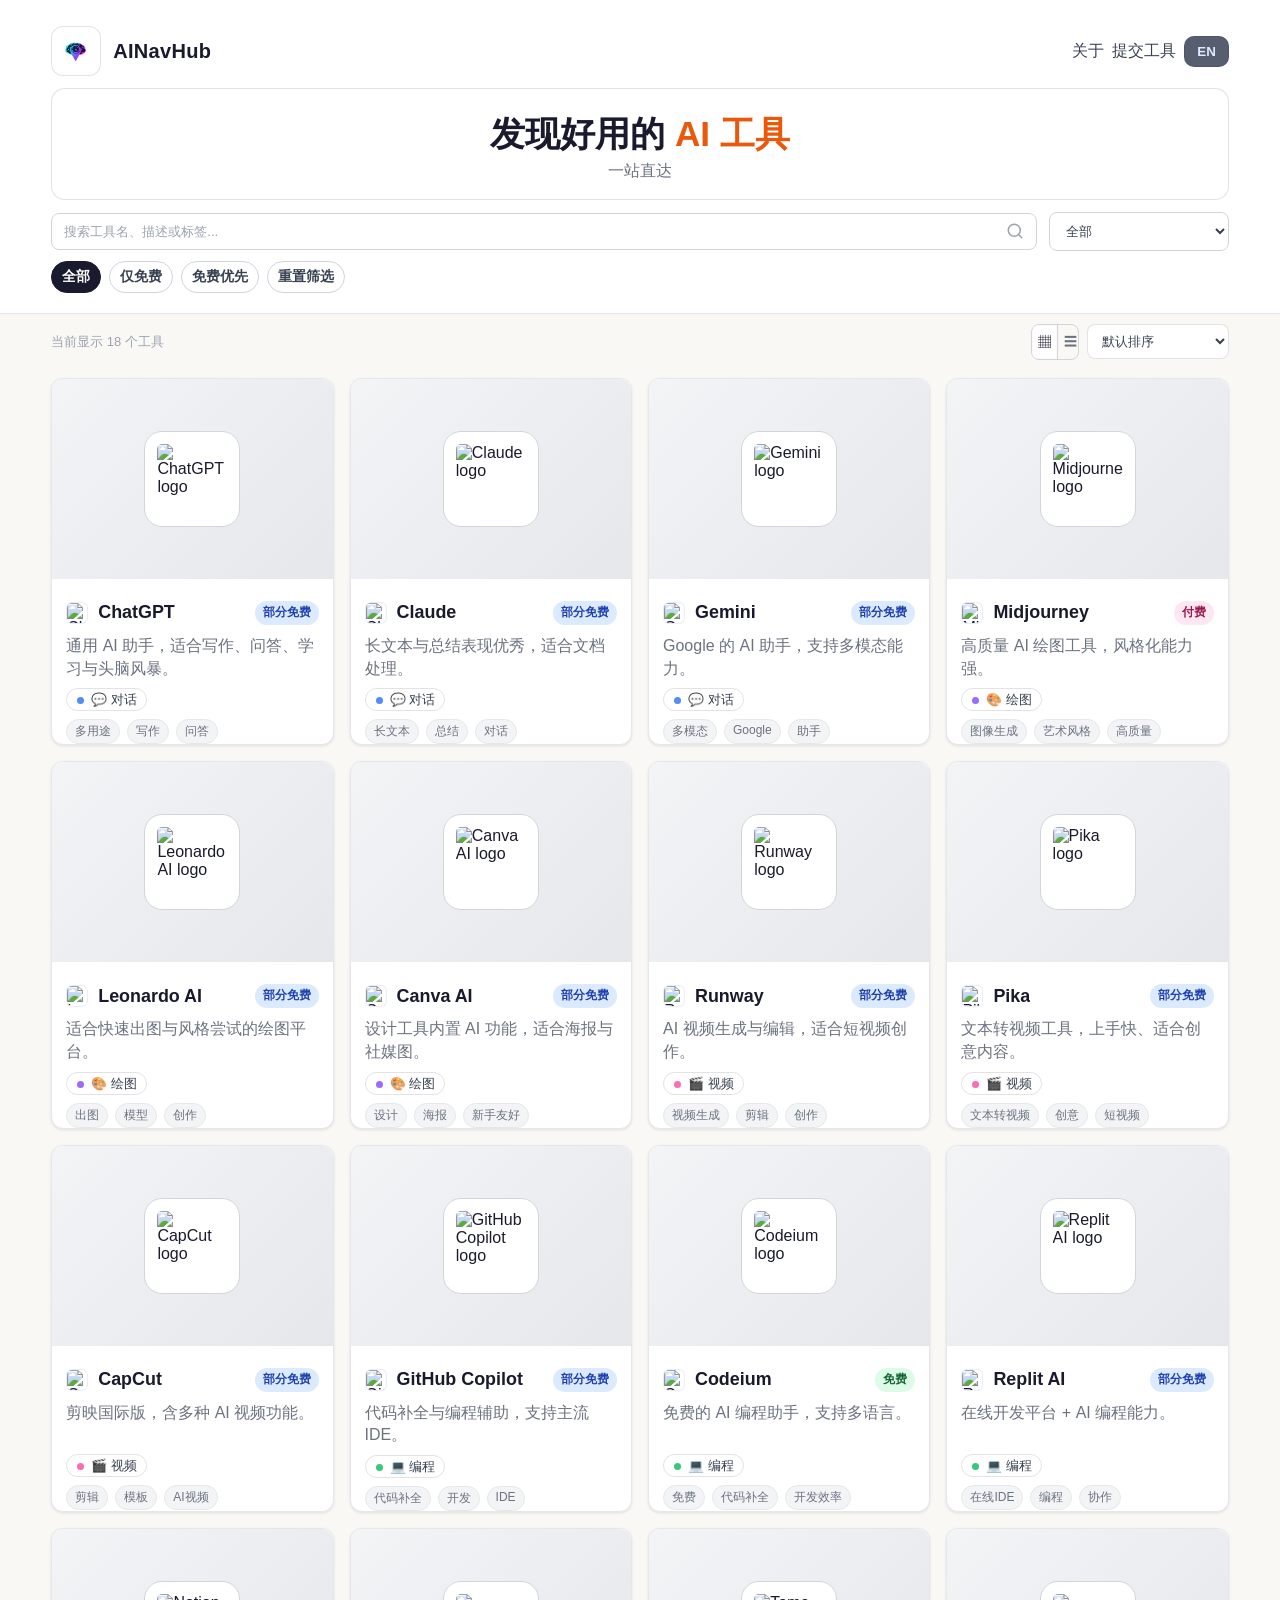
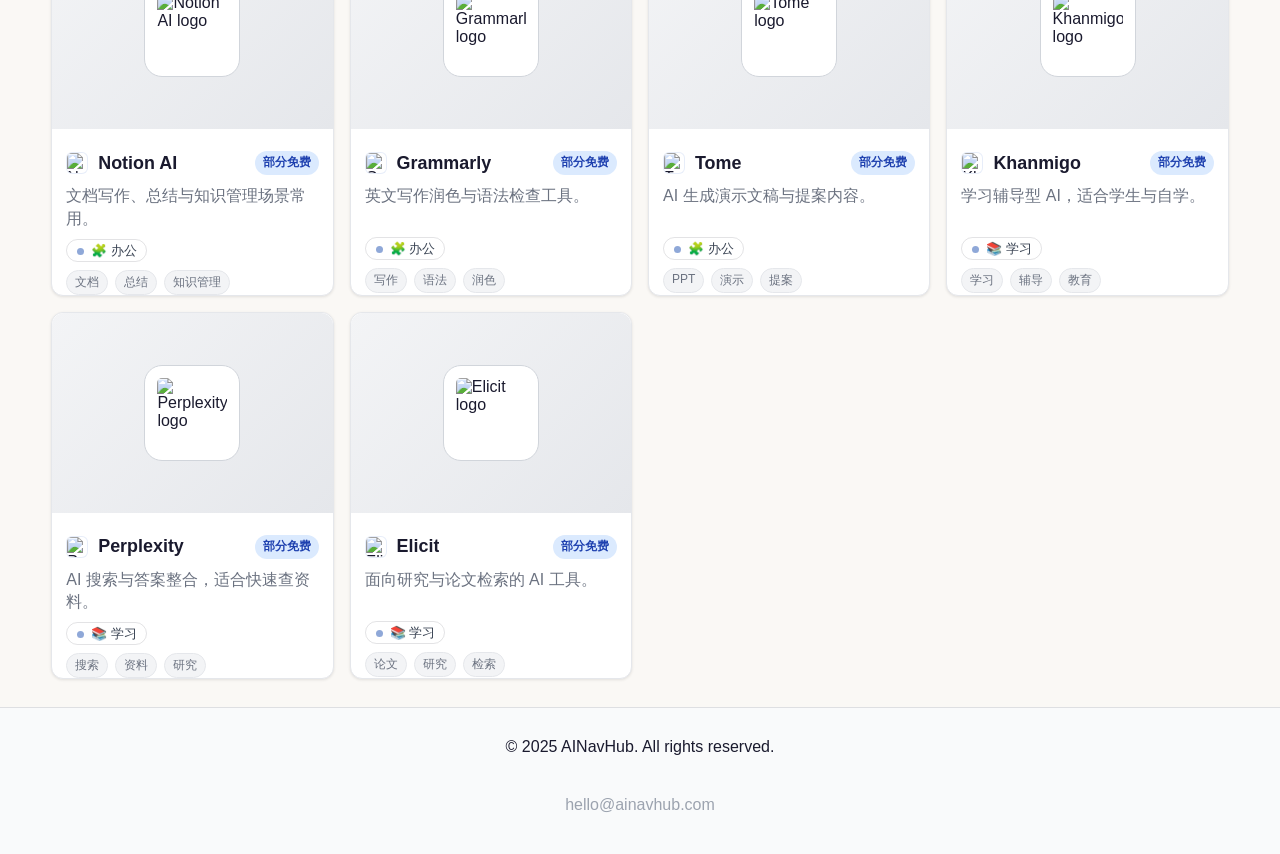
==== commit 8d313fae: "feat: fix footer stray chars" ====
--- a/index.html
+++ b/index.html
@@ -66,7 +66,7 @@
     <div id="emptyGuide" class="empty-guide hidden"></div>
   </main>
 
-  <footer class="site-footer">`n    <div class="container footer-inner footer-center">`n      <p>© 2025 AINavHub. All rights reserved.</p>`n      <p><a href="mailto:hello@ainavhub.com">hello@ainavhub.com</a></p>`n    </div>`n  </footer>
+  <footer class="site-footer">   <div class="container footer-inner footer-center">     <p>© 2025 AINavHub. All rights reserved.</p>     <p><a href="mailto:hello@ainavhub.com">hello@ainavhub.com</a></p>   </div> </footer>
 
   <button id="toTopBtn" class="to-top" type="button" aria-label="Back to top">↑</button>
 
@@ -306,10 +306,10 @@
     init();
   </script>
 </body>
-</html>
-
-
-
-
-
-
+</html>
+
+
+
+
+
+
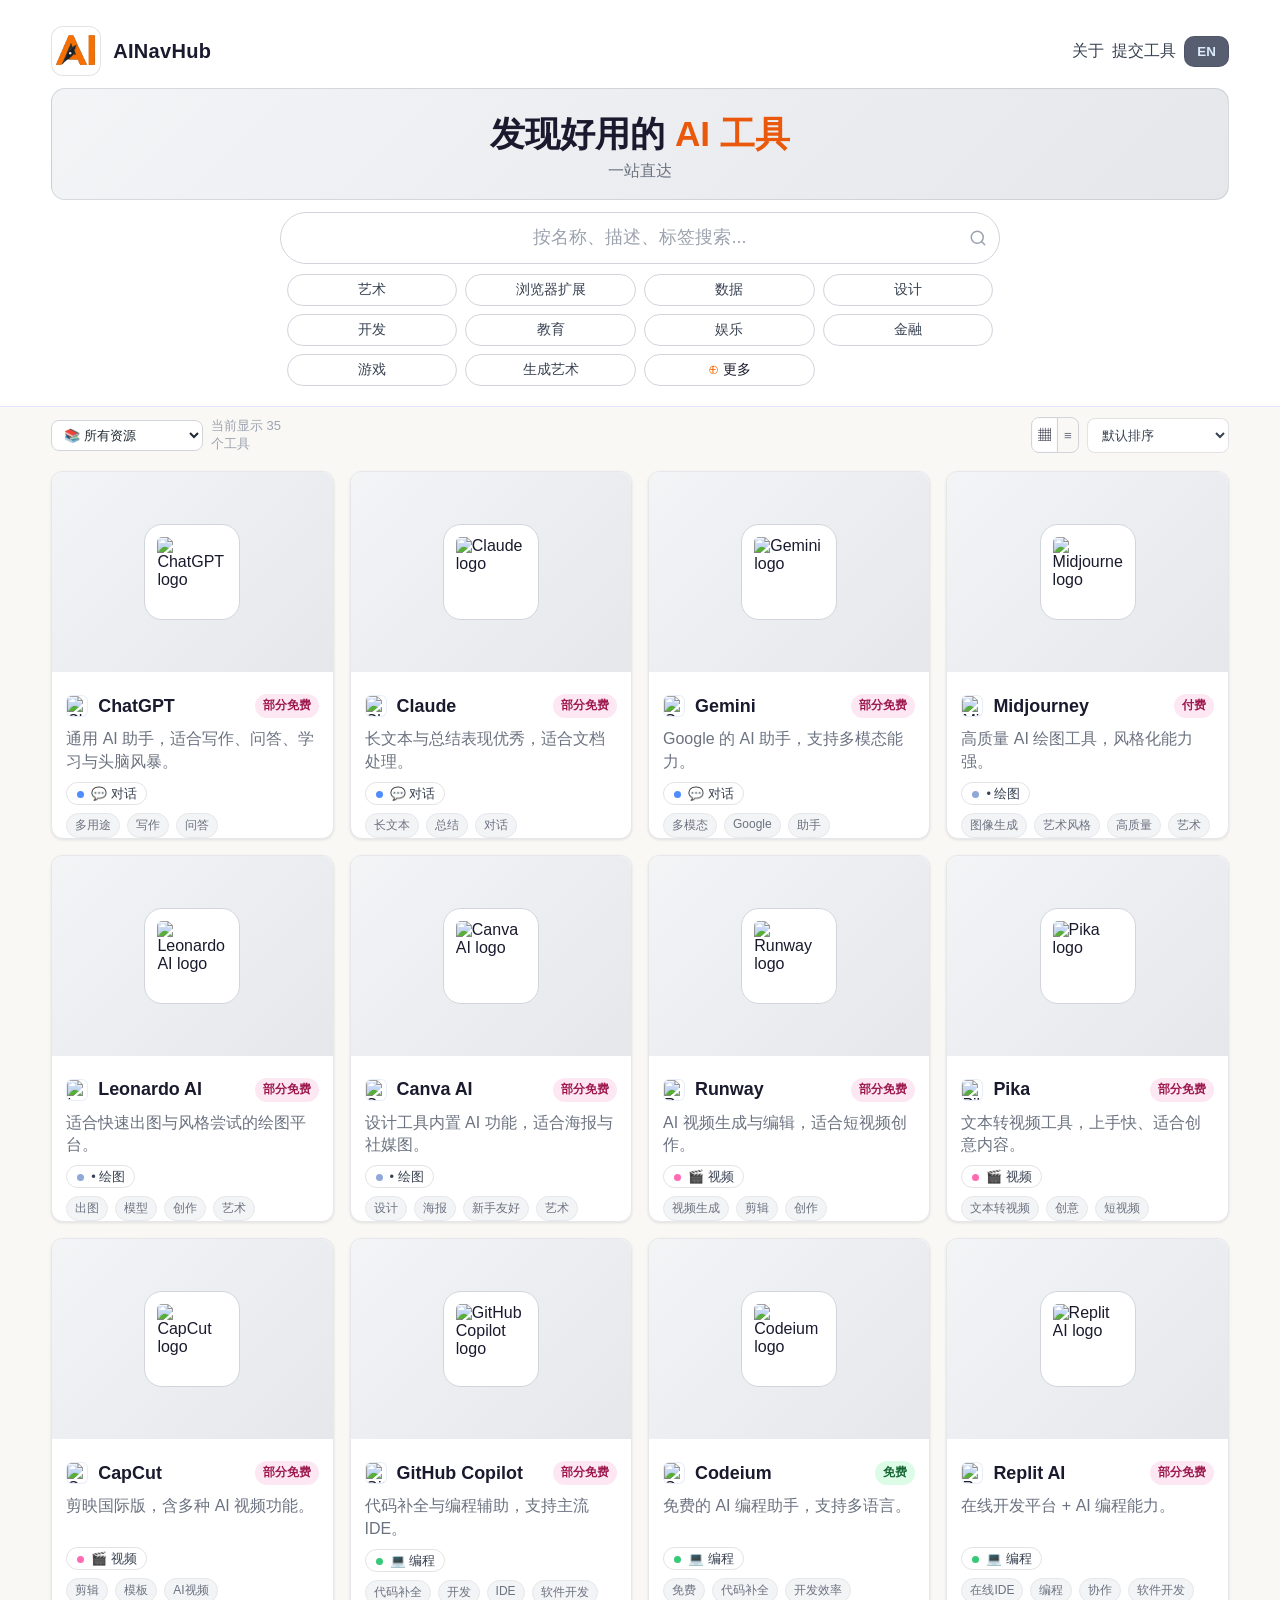
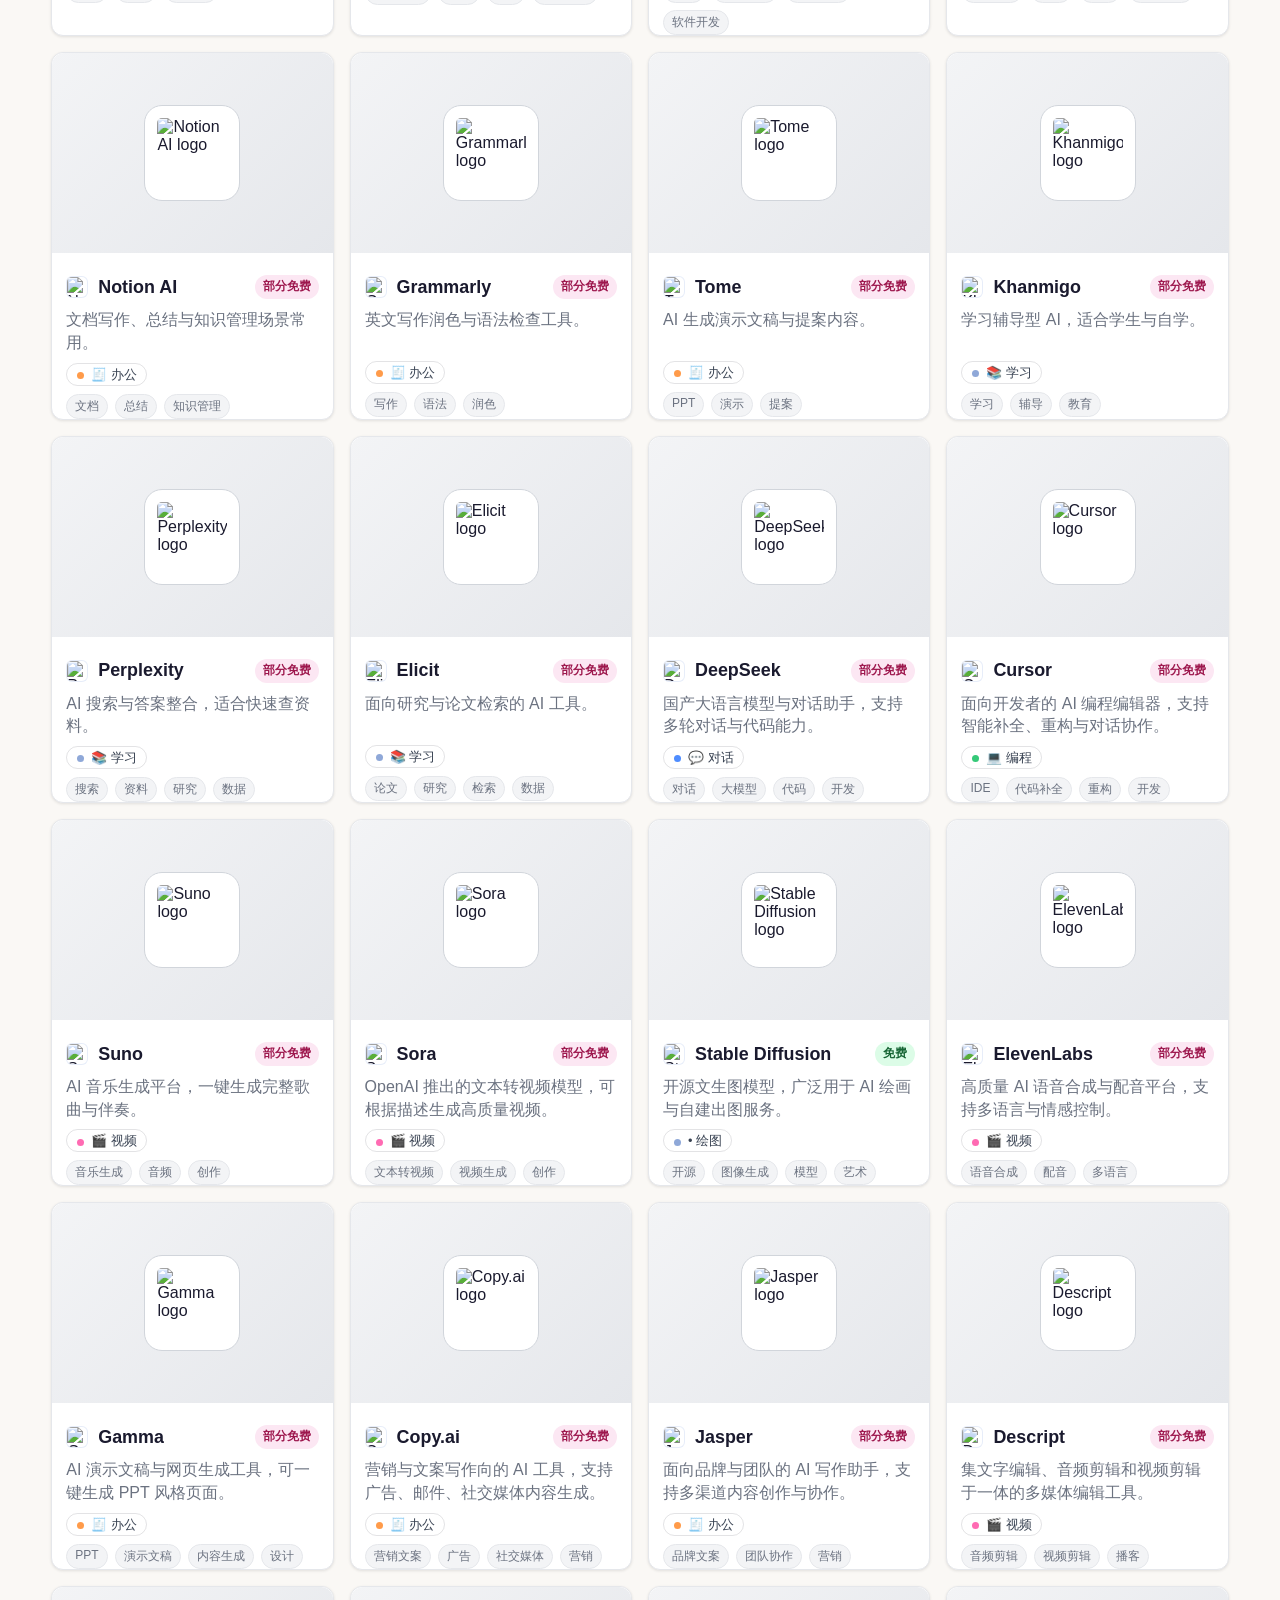
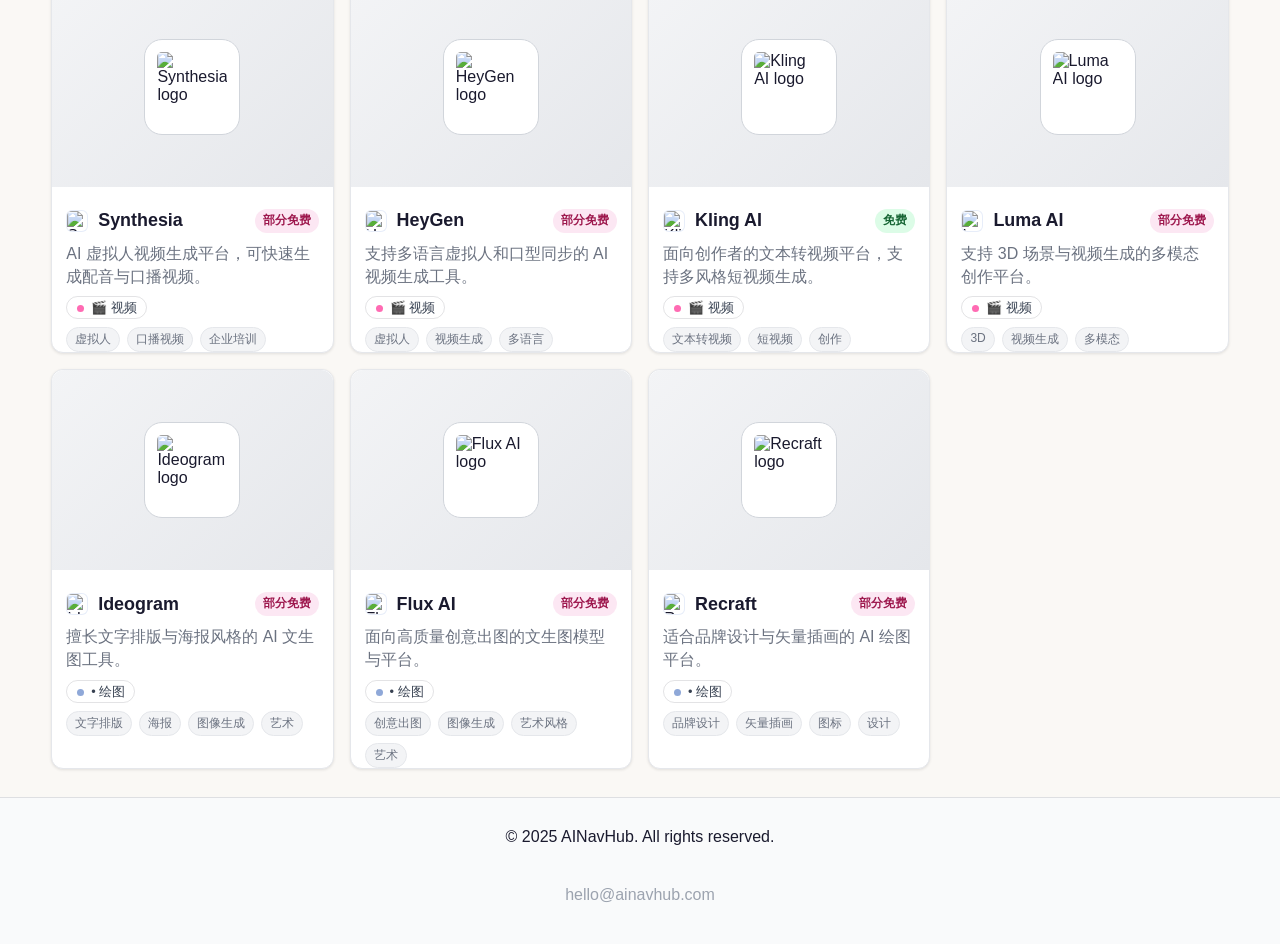
==== commit 991e94ed: "Add files via upload" ====
--- a/index.html
+++ b/index.html
@@ -1,10 +1,10 @@
-﻿<!doctype html>
+<!doctype html>
 <html lang="zh-CN">
 <head>
   <meta charset="UTF-8" />
   <meta name="viewport" content="width=device-width, initial-scale=1.0" />
   <title>AINavHub - AI Tools Navigator</title>
-  <meta name="description" content="AINavHub：精选 AI 工具导航，支持分类筛选、搜索和排序。" />
+  <meta name="description" content="AINavHub精选 AI 工具的导航，支持分类筛选与智能搜索" />
   <link rel="icon" type="image/png" href="./logo.png?v=2" />
   <link rel="stylesheet" href="./style.css" />
 </head>
@@ -29,16 +29,37 @@
       </section>
 
       <div class="controls controls-3">
-        <input id="searchInput" type="text" placeholder="搜索工具名、描述或标签..." />
-        <select id="categorySelect"></select>
-        
+        <input id="searchInput" type="text" placeholder="按名称、描述、标签搜索..." />
       </div>
 
-      <div class="quick-actions">
-        <button class="chip active" id="chipAll" type="button">全部</button>
-        <button class="chip" id="chipFree" type="button">仅免费</button>
-        <button class="chip" id="chipFreemium" type="button">免费优先</button>
-        <button class="chip" id="chipReset" type="button">重置筛选</button>
+      <div id="categoryTagRow" class="category-tags">
+        <button class="category-tag-btn" data-key="Art" data-i18n-key="art" type="button">Art</button>
+        <button class="category-tag-btn" data-key="Browser Extensions" data-i18n-key="browserExtensions" type="button">Browser Extensions</button>
+        <button class="category-tag-btn" data-key="Data" data-i18n-key="data" type="button">Data</button>
+        <button class="category-tag-btn" data-key="Design" data-i18n-key="design" type="button">Design</button>
+        <button class="category-tag-btn" data-key="Development" data-i18n-key="development" type="button">Development</button>
+        <button class="category-tag-btn" data-key="Education" data-i18n-key="education" type="button">Education</button>
+        <button class="category-tag-btn" data-key="Entertainment" data-i18n-key="entertainment" type="button">Entertainment</button>
+        <button class="category-tag-btn" data-key="Finance" data-i18n-key="finance" type="button">Finance</button>
+        <button class="category-tag-btn" data-key="Games" data-i18n-key="games" type="button">Games</button>
+        <button class="category-tag-btn" data-key="Generative Art" data-i18n-key="generativeArt" type="button">Generative Art</button>
+        <button class="category-tag-btn" data-key="More" data-i18n-key="more" data-toggle="more" type="button">More</button>
+        <button class="category-tag-btn category-tag-extra hidden" data-key="Marketing" data-i18n-key="marketing" type="button">Marketing</button>
+        <button class="category-tag-btn category-tag-extra hidden" data-key="Messaging" data-i18n-key="messaging" type="button">Messaging</button>
+        <button class="category-tag-btn category-tag-extra hidden" data-key="Music" data-i18n-key="music" type="button">Music</button>
+        <button class="category-tag-btn category-tag-extra hidden" data-key="News" data-i18n-key="news" type="button">News</button>
+        <button class="category-tag-btn category-tag-extra hidden" data-key="Other" data-i18n-key="other" type="button">Other</button>
+        <button class="category-tag-btn category-tag-extra hidden" data-key="Research" data-i18n-key="research" type="button">Research</button>
+        <button class="category-tag-btn category-tag-extra hidden" data-key="SEO" data-i18n-key="seo" type="button">SEO</button>
+        <button class="category-tag-btn category-tag-extra hidden" data-key="Shopping" data-i18n-key="shopping" type="button">Shopping</button>
+        <button class="category-tag-btn category-tag-extra hidden" data-key="Social" data-i18n-key="social" type="button">Social</button>
+        <button class="category-tag-btn category-tag-extra hidden" data-key="Software Development" data-i18n-key="softwareDevelopment" type="button">Software Development</button>
+        <button class="category-tag-btn category-tag-extra hidden" data-key="Tasks" data-i18n-key="tasks" type="button">Tasks</button>
+        <button class="category-tag-btn category-tag-extra hidden" data-key="Text" data-i18n-key="text" type="button">Text</button>
+        <button class="category-tag-btn category-tag-extra hidden" data-key="Travel" data-i18n-key="travel" type="button">Travel</button>
+        <button class="category-tag-btn category-tag-extra hidden" data-key="User Experience" data-i18n-key="userExperience" type="button">User Experience</button>
+        <button class="category-tag-btn category-tag-extra hidden" data-key="Wireframing" data-i18n-key="wireframing" type="button">Wireframing</button>
+        <button class="category-tag-btn category-tag-extra hidden" data-key="Writing" data-i18n-key="writing" type="button">Writing</button>
       </div>
     </div>
   </header>
@@ -46,47 +67,50 @@
   <main class="container">
     <section class="stats-cards">
       <article class="metric"><span id="mTotalLabel">总工具</span><strong id="mTotal">0</strong></article>
-      <article class="metric"><span id="mFreeLabel">免费/部分免费</span><strong id="mFree">0</strong></article>
+      <article class="metric"><span id="mFreeLabel">免费/免费试用</span><strong id="mFree">0</strong></article>
       <article class="metric"><span id="mCatsLabel">分类数</span><strong id="mCats">0</strong></article>
     </section>
 
     <section class="list-toolbar">
-      <div id="stats" class="stats"></div>
+      <div class="stats-row">
+        <select id="priceFilter" class="price-filter"></select>
+        <div id="stats" class="stats"></div>
+      </div>
       <div class="view-controls">
         <div class="view-segment" role="group" aria-label="Layout switch">
           <button id="viewGridBtn" class="view-btn active" title="Grid view" aria-label="Grid view">▦</button>
-          <button id="viewListBtn" class="view-btn" title="List view" aria-label="List view">☰</button>
+          <button id="viewListBtn" class="view-btn" title="List view" aria-label="List view">≡</button>
         </div>
         <select id="sortInline"></select>
       </div>
     </section>
 
     <section id="toolGrid" class="tool-grid"></section>
-    <p id="emptyState" class="empty hidden">没有找到匹配工具，换个关键词试试。</p>
+    <p id="emptyState" class="empty hidden">没有找到匹配工具，请尝试其它关键词。</p>
     <div id="emptyGuide" class="empty-guide hidden"></div>
   </main>
 
-  <footer class="site-footer">   <div class="container footer-inner footer-center">     <p>© 2025 AINavHub. All rights reserved.</p>     <p><a href="mailto:hello@ainavhub.com">hello@ainavhub.com</a></p>   </div> </footer>
+  <footer class="site-footer">
+    <div class="container footer-inner footer-center">
+      <p>© 2025 AINavHub. All rights reserved.</p>
+      <p><a href="mailto:hello@ainavhub.com">hello@ainavhub.com</a></p>
+    </div>
+  </footer>
 
   <button id="toTopBtn" class="to-top" type="button" aria-label="Back to top">↑</button>
 
   <script>
     const toolGrid = document.getElementById('toolGrid');
     const searchInput = document.getElementById('searchInput');
-    const categorySelect = document.getElementById('categorySelect');
     const sortInline = document.getElementById('sortInline');
     const sortSelect = document.getElementById('sortSelect') || sortInline;
+    const priceFilter = document.getElementById('priceFilter');
     const stats = document.getElementById('stats');
     const emptyState = document.getElementById('emptyState');
     const emptyGuide = document.getElementById('emptyGuide');
     const langToggle = document.getElementById('langToggle');
     const submitEntry = document.getElementById('submitEntry');
     const aboutEntry = document.getElementById('aboutEntry');
-    const chipAll = document.getElementById('chipAll');
-    const chipFree = document.getElementById('chipFree');
-    const chipFreemium = document.getElementById('chipFreemium');
-    const chipReset = document.getElementById('chipReset');
-    const chips = [chipAll, chipFree, chipFreemium];
     const heroTitle = document.getElementById('heroTitle');
     const heroSub = document.getElementById('heroSub');
     const mTotalLabel = document.getElementById('mTotalLabel');
@@ -98,6 +122,7 @@
     const toTopBtn = document.getElementById('toTopBtn');
     const viewGridBtn = document.getElementById('viewGridBtn');
     const viewListBtn = document.getElementById('viewListBtn');
+    const categoryTagRow = document.getElementById('categoryTagRow');
 
     const yearEl = document.getElementById('year'); if (yearEl) yearEl.textContent = new Date().getFullYear();
 
@@ -105,16 +130,59 @@
       zh: {
         langBtn: 'EN',
         heroLead: '发现好用的', heroAccent: 'AI 工具', heroSub: '一站直达',
-        searchPlaceholder: '搜索工具名、描述或标签...',
-        categories: ['全部', '对话', '绘图', '视频', '编程', '办公', '学习'],
-        sortLabel: ['默认排序', '最新添加', '按名称'],
+        searchPlaceholder: '按名称、描述、标签搜索...',
+        categories: ['全部', '对话', '作图', '视频', '编程', '办公', '学习'],
+        sortLabel: ['默认排序', '最新添加', '名称排序'],
         chips: ['全部','仅免费','免费优先','重置筛选'],
         emptyHints: '试试：chat / image / free',
         stats: (n) => `当前显示 ${n} 个工具`,
-        empty: '没有找到匹配工具，换个关键词试试。',
+        empty: '没有找到匹配工具，请尝试其它关键词。',
         submit: '提交工具', about: '关于',
-        totalLabel: '总工具', freeLabel: '免费/部分免费', catsLabel: '分类数',
-        free: '免费', freemium: '部分免费', paid: '付费'
+        totalLabel: '总工具', freeLabel: '免费/免费试用', catsLabel: '分类数',
+        free: '免费', freemium: '免费试用', paid: '付费',
+        priceFilterLabels: {
+          all: '所有资源',
+          free: '免费',
+          freemium: '部分免费',
+          opensource: '开源',
+          paid: '付费'
+        },
+        priceFilterIcons: {
+          all: '📚',
+          free: '🟢',
+          freemium: '🌓',
+          opensource: '🧩',
+          paid: '💳'
+        },
+        tagLabels: {
+          art: '艺术',
+          browserExtensions: '浏览器扩展',
+          data: '数据',
+          design: '设计',
+          development: '开发',
+          education: '教育',
+          entertainment: '娱乐',
+          finance: '金融',
+          games: '游戏',
+          generativeArt: '生成艺术',
+          more: '更多',
+          marketing: '营销',
+          messaging: '消息',
+          music: '音乐',
+          news: '资讯',
+          other: '其它',
+          research: '研究',
+          seo: 'SEO',
+          shopping: '购物',
+          social: '社交',
+          softwareDevelopment: '软件开发',
+          tasks: '任务',
+          text: '文本',
+          travel: '旅行',
+          userExperience: '用户体验',
+          wireframing: '线框图',
+          writing: '写作'
+        }
       },
       en: {
         langBtn: '中',
@@ -128,40 +196,77 @@
         empty: 'No tools found. Try another keyword.',
         submit: 'Submit Tool', about: 'About',
         totalLabel: 'Total Tools', freeLabel: 'Free/Freemium', catsLabel: 'Categories',
-        free: 'Free', freemium: 'Freemium', paid: 'Paid'
+        free: 'Free', freemium: 'Freemium', paid: 'Paid',
+        priceFilterLabels: {
+          all: 'All Resources',
+          free: 'Free',
+          freemium: 'Freemium',
+          opensource: 'Open Source',
+          paid: 'Paid'
+        },
+        priceFilterIcons: {
+          all: '📚',
+          free: '🟢',
+          freemium: '🌓',
+          opensource: '🧩',
+          paid: '💳'
+        },
+        tagLabels: {
+          art: 'Art',
+          browserExtensions: 'Browser Extensions',
+          data: 'Data',
+          design: 'Design',
+          development: 'Development',
+          education: 'Education',
+          entertainment: 'Entertainment',
+          finance: 'Finance',
+          games: 'Games',
+          generativeArt: 'Generative Art',
+          more: 'More',
+          marketing: 'Marketing',
+          messaging: 'Messaging',
+          music: 'Music',
+          news: 'News',
+          other: 'Other',
+          research: 'Research',
+          seo: 'SEO',
+          shopping: 'Shopping',
+          social: 'Social',
+          softwareDevelopment: 'Software Development',
+          tasks: 'Tasks',
+          text: 'Text',
+          travel: 'Travel',
+          userExperience: 'User Experience',
+          wireframing: 'Wireframing',
+          writing: 'Writing'
+        }
       }
     };
 
-    const categoryMap = { 对话:'Chat', 绘图:'Image', 视频:'Video', 编程:'Coding', 办公:'Office', 学习:'Learning' };
+    const categoryMap = { 对话:'Chat', 作图:'Image', 视频:'Video', 编程:'Coding', 办公:'Office', 学习:'Learning' };
     const reverseCategoryMap = Object.fromEntries(Object.entries(categoryMap).map(([k,v]) => [v,k]));
-    const categoryIcons = { 对话:'💬', 绘图:'🎨', 视频:'🎬', 编程:'💻', 办公:'🧩', 学习:'📚' };
+    const categoryIcons = { 对话:'💬', 作图:'🖼️', 视频:'🎬', 编程:'💻', 办公:'🧾', 学习:'📚' };
 
     let tools = [];
     let currentLang = 'zh';
-    let quickMode = 'all';
-
-    function setActiveChip(el){ chips.forEach(c=>c.classList.remove('active')); el.classList.add('active'); }
+    let moreExpanded = false;
+    let activeTagKey = '';
+    let priceMode = 'all';
+
     const localizedCategory = (zh) => currentLang === 'zh' ? zh : (categoryMap[zh] || zh);
-    const toZhCategory = (local) => currentLang === 'zh' ? local : (reverseCategoryMap[local] || local);
-    const badgeClass = (f) => f === '免费' ? 'badge free' : (f === '部分免费' ? 'badge freemium' : 'badge paid');
-    const categoryClass = (c) => ({对话:'cat-chat',绘图:'cat-image',视频:'cat-video',编程:'cat-code',写作:'cat-write'}[c] || 'cat-default');
+    const badgeClass = (f) => f === '免费' ? 'badge free' : (f === '免费试用' ? 'badge freemium' : 'badge paid');
+    const categoryClass = (c) => ({对话:'cat-chat',作图:'cat-image',视频:'cat-video',编程:'cat-code',办公:'cat-write'}[c] || 'cat-default');
     const localizedTags = (tool) => currentLang === 'en' ? (tool.tagsEn || tool.tags || []) : (tool.tags || []);
     const localizedDescription = (tool) => currentLang === 'en' ? (tool.descriptionEn || tool.description) : tool.description;
-    const localizedFreeType = (f) => currentLang === 'zh' ? f : (f === '免费' ? I18N.en.free : (f === '部分免费' ? I18N.en.freemium : I18N.en.paid));
+    const localizedFreeType = (f) => currentLang === 'zh' ? f : (f === '免费' ? I18N.en.free : (f === '免费试用' ? I18N.en.freemium : I18N.en.paid));
     const getToolScreenshot = (url) => { try { const u = new URL(url); return `https://image.thum.io/get/width/800/noanimate/${u.origin}`; } catch { return ''; } };
+    const getToolLogo = (url) => { try { const u = new URL(url); return `https://www.google.com/s2/favicons?sz=96&domain=${u.hostname}`; } catch { return './logo.png'; } };
     const getToolIcon = (url) => { try { const u = new URL(url); return `https://www.google.com/s2/favicons?sz=64&domain=${u.hostname}`; } catch { return './logo.png'; } };
 
     function updateMetrics(allTools){
       mTotal.textContent = allTools.length;
-      mFree.textContent = allTools.filter(t => t.freeType === '免费' || t.freeType === '部分免费').length;
+      mFree.textContent = allTools.filter(t => t.freeType === '免费' || t.freeType === '免费试用').length;
       mCats.textContent = new Set(allTools.map(t => t.category)).size;
-    }
-
-    function setCategoryOptions(){
-      const labels = I18N[currentLang].categories;
-      const prev = categorySelect.value;
-      categorySelect.innerHTML = labels.map(l => `<option value="${l}">${l}</option>`).join('');
-      categorySelect.value = labels.includes(prev) ? prev : labels[0];
     }
 
     function setSortOptions(){
@@ -175,6 +280,41 @@
       sortInline.value = prev;
     }
 
+    function setPriceFilterOptions(){
+      if (!priceFilter) return;
+      const lang = I18N[currentLang];
+      if (!lang || !lang.priceFilterLabels) return;
+      const prev = priceFilter.value || priceMode || 'all';
+      const order = ['all','free','freemium','opensource','paid'];
+      priceFilter.innerHTML = order.map((key) => {
+        const label = lang.priceFilterLabels[key];
+        if (!label) return '';
+        const icon = (lang.priceFilterIcons && lang.priceFilterIcons[key]) || '';
+        const text = icon ? `${icon} ${label}` : label;
+        return `<option value="${key}">${text}</option>`;
+      }).join('');
+      priceFilter.value = order.includes(prev) ? prev : 'all';
+      priceMode = priceFilter.value;
+    }
+
+    function matchesPriceFilter(tool){
+      if (!priceMode || priceMode === 'all') return true;
+      const ft = tool.freeType || '';
+      if (priceMode === 'free') return ft === '免费';
+      if (priceMode === 'freemium') return ft === '部分免费' || ft === '免费试用';
+      if (priceMode === 'paid') return ft === '付费';
+      if (priceMode === 'opensource') {
+        const text = [
+          ...(tool.tags || []),
+          ...(tool.tagsEn || []),
+          tool.description || '',
+          tool.descriptionEn || ''
+        ].join(' ').toLowerCase();
+        return text.includes('开源') || text.includes('open source');
+      }
+      return true;
+    }
+
     function applySort(list){
       const mode = sortInline.value || sortSelect.value || 'default';
       const cloned = [...list];
@@ -205,15 +345,15 @@
         const tags = localizedTags(tool).map(t => `<span class="tag">${t}</span>`).join('');
         card.innerHTML = `
           <div class="card-media">
-            <img class="tool-shot" src="${getToolScreenshot(tool.url)}" alt="${tool.name} screenshot" loading="lazy" referrerpolicy="no-referrer" onerror="this.style.display='none'; this.nextElementSibling.style.display='flex';" />
-            <div class="tool-shot-fallback" style="display:none;"><img class="tool-logo-large" src="${getToolIcon(tool.url)}" alt="${tool.name} logo" loading="lazy" referrerpolicy="no-referrer" /></div>
+            <img class="tool-shot" src="${getToolScreenshot(tool.url)}" alt="${tool.name} screenshot" loading="lazy" referrerpolicy="no-referrer" onerror="this.style.display='none'; this.nextElementSibling.style.display='flex';" onload="if(!this.naturalWidth || !this.naturalHeight){ this.style.display='none'; this.nextElementSibling.style.display='flex'; }" />
+            <div class="tool-shot-fallback" style="display:none;"><img class="tool-logo-large" src="${getToolLogo(tool.url)}" alt="${tool.name} logo" loading="lazy" referrerpolicy="no-referrer" /></div>
           </div>
           <div class="card-top">
             <div class="tool-head"><img class="tool-icon" src="${getToolIcon(tool.url)}" alt="${tool.name} icon" loading="lazy" referrerpolicy="no-referrer" /><h3>${tool.name}</h3></div>
             <span class="${badgeClass(tool.freeType)}">${localizedFreeType(tool.freeType)}</span>
           </div>
           <p class="desc">${localizedDescription(tool)}</p>
-          <div class="meta"><span class="cat ${categoryClass(tool.category)}">${categoryIcons[tool.category] || '✨'} ${localizedCategory(tool.category)}</span></div>
+          <div class="meta"><span class="cat ${categoryClass(tool.category)}">${categoryIcons[tool.category] || '•'} ${localizedCategory(tool.category)}</span></div>
           <div class="tags">${tags}</div>`;
 
         toolGrid.appendChild(card);
@@ -222,21 +362,28 @@
     }
 
     function filterTools(){
-      const keyword = searchInput.value.trim().toLowerCase();
-      const selectedCategory = categorySelect.value;
-      const allLabel = I18N[currentLang].categories[0];
-      const selectedZhCategory = toZhCategory(selectedCategory);
+      const rawKeyword = searchInput.value.trim().toLowerCase();
+      // 有激活的分类标签时，优先按标签筛选，不强制关键字匹配
+      const keyword = activeTagKey ? '' : rawKeyword;
 
       let filtered = tools.filter(tool => {
-        const matchCategory = selectedCategory === allLabel || tool.category === selectedZhCategory;
-        const matchKeyword = tool.name.toLowerCase().includes(keyword)
-          || localizedDescription(tool).toLowerCase().includes(keyword)
-          || localizedTags(tool).join(' ').toLowerCase().includes(keyword);
-        return matchCategory && matchKeyword;
+        const nameDescTags = [
+          tool.name,
+          localizedDescription(tool),
+          localizedTags(tool).join(' ')
+        ].join(' ').toLowerCase();
+
+        const allTagsText = [
+          ...(tool.tags || []),
+          ...(tool.tagsEn || [])
+        ].join(' ').toLowerCase();
+
+        const matchKeyword = !keyword || nameDescTags.includes(keyword) || allTagsText.includes(keyword);
+        const matchTag = !activeTagKey || allTagsText.includes(activeTagKey);
+        const matchPrice = matchesPriceFilter(tool);
+        return matchKeyword && matchTag && matchPrice;
       });
 
-      if (quickMode === 'freeOnly') filtered = filtered.filter(t => t.freeType === '免费');
-      if (quickMode === 'freeFirst') sortInline.value = sortSelect.value = 'default';
       render(applySort(filtered));
     }
 
@@ -253,13 +400,53 @@
       mTotalLabel.textContent = lang.totalLabel;
       mFreeLabel.textContent = lang.freeLabel;
       mCatsLabel.textContent = lang.catsLabel;
-      chipAll.textContent = lang.chips[0];
-      chipFree.textContent = lang.chips[1];
-      chipFreemium.textContent = lang.chips[2];
-      chipReset.textContent = lang.chips[3];
-      setCategoryOptions();
+      if (categoryTagRow && lang.tagLabels) {
+        const buttons = categoryTagRow.querySelectorAll('.category-tag-btn');
+        buttons.forEach(btn => {
+          const key = btn.dataset.i18nKey;
+          if (key && lang.tagLabels[key]) {
+            btn.textContent = lang.tagLabels[key];
+          }
+        });
+      }
+      updateMoreButtonLabel();
       setSortOptions();
+      setPriceFilterOptions();
       filterTools();
+    }
+
+    function updateMoreButtonLabel(){
+      if (!categoryTagRow) return;
+      const btn = categoryTagRow.querySelector('[data-i18n-key="more"]');
+      if (!btn) return;
+      const lang = I18N[currentLang];
+      if (!lang || !lang.tagLabels) return;
+      if (moreExpanded) {
+        const label = currentLang === 'zh' ? '收起' : 'Less';
+        btn.innerHTML = `<span class="more-icon">⊖</span><span class="more-label">${label}</span>`;
+      } else {
+        btn.innerHTML = `<span class="more-icon">⊕</span><span class="more-label">${lang.tagLabels.more}</span>`;
+      }
+    }
+
+    function setMoreExpanded(expanded){
+      moreExpanded = expanded;
+      if (!categoryTagRow) return;
+      const extraButtons = categoryTagRow.querySelectorAll('.category-tag-extra');
+      extraButtons.forEach(btn => {
+        btn.classList.toggle('hidden', !expanded);
+      });
+      updateMoreButtonLabel();
+      const moreBtn = categoryTagRow.querySelector('[data-i18n-key="more"]');
+      if (!moreBtn) return;
+      if (expanded) {
+        categoryTagRow.appendChild(moreBtn);
+      } else {
+        const extras = categoryTagRow.querySelectorAll('.category-tag-extra');
+        if (extras.length) {
+          categoryTagRow.insertBefore(moreBtn, extras[0]);
+        }
+      }
     }
 
     function toggleViewMode(){
@@ -287,29 +474,53 @@
       }
     }
 
-    chipAll.addEventListener('click', ()=>{ quickMode='all'; setActiveChip(chipAll); filterTools(); });
-    chipFree.addEventListener('click', ()=>{ quickMode='freeOnly'; setActiveChip(chipFree); filterTools(); });
-    chipFreemium.addEventListener('click', ()=>{ quickMode='freeFirst'; setActiveChip(chipFreemium); filterTools(); });
-    chipReset.addEventListener('click', ()=>{ quickMode='all'; setActiveChip(chipAll); searchInput.value=''; categorySelect.value=I18N[currentLang].categories[0]; sortSelect.value='default'; sortInline.value='default'; filterTools(); });
-
-    searchInput.addEventListener('input', filterTools);
-    categorySelect.addEventListener('change', filterTools);
+    searchInput.addEventListener('input', () => {
+      activeTagKey = '';
+      filterTools();
+    });
     sortSelect.addEventListener('change', ()=>{ sortInline.value = sortSelect.value; filterTools(); });
     sortInline.addEventListener('change', ()=>{ sortSelect.value = sortInline.value; filterTools(); });
     viewGridBtn.addEventListener('click', toggleViewMode);
     viewListBtn.addEventListener('click', toggleViewMode);
     langToggle.addEventListener('click', ()=>{ currentLang = currentLang === 'zh' ? 'en' : 'zh'; applyLanguage(); });
 
+    if (priceFilter) {
+      priceFilter.addEventListener('change', () => {
+        priceMode = priceFilter.value || 'all';
+        filterTools();
+      });
+    }
+
+    if (categoryTagRow) {
+      categoryTagRow.addEventListener('click', (event) => {
+        const target = event.target.closest('button');
+        if (!target) return;
+        const i18nKey = target.dataset.i18nKey;
+        if (i18nKey === 'more') {
+          setMoreExpanded(!moreExpanded);
+          return;
+        }
+        const rawKey = (target.dataset.key || '').trim();
+        const displayText = (target.textContent || '').trim();
+        const keyForMatch = (rawKey || displayText).toLowerCase();
+        if (!keyForMatch) return;
+        // 再次点击同一个标签则清空筛选
+        if (activeTagKey === keyForMatch) {
+          activeTagKey = '';
+          searchInput.value = '';
+        } else {
+          activeTagKey = keyForMatch;
+          // 搜索框始终显示当前语言下的标签文本
+          searchInput.value = displayText;
+        }
+        filterTools();
+      });
+    }
+
     window.addEventListener('scroll', ()=>{ if (window.scrollY > 300) toTopBtn.classList.add('show'); else toTopBtn.classList.remove('show'); });
     toTopBtn.addEventListener('click', ()=> window.scrollTo({ top: 0, behavior: 'smooth' }));
 
     init();
   </script>
 </body>
-</html>
-
-
-
-
-
-
+</html>
--- a/style.css
+++ b/style.css
@@ -1,4 +1,4 @@
-﻿:root {
+:root {
   --bg: #0b1220;
   --bg-soft: #0f1b31;
   --panel: #1a1d28;
@@ -140,6 +140,38 @@
 }
 .chip:hover { border-color: rgba(144,176,233,.52); }
 .chip.active { background: #78a9ff; color: #081327; border-color: #9ac3ff; }
+
+.category-tags {
+  margin-top: 10px;
+  display: grid;
+  grid-template-columns: repeat(4, minmax(0, 1fr));
+  gap: 8px;
+  align-items: stretch;
+  width: 60% !important;
+  margin-left: auto;
+  margin-right: auto;
+}
+.category-tag-btn {
+  background: #ffffff !important;
+  border: 1px solid #d1d5db !important;
+  border-radius: 999px !important;
+  padding: 6px 12px;
+  font-size: .85rem;
+  color: #374151 !important;
+  cursor: pointer;
+  transition: background-color .15s ease, border-color .15s ease;
+}
+.category-tag-btn .more-icon {
+  display: inline-block;
+  margin-right: 4px;
+  color: #f97316 !important;
+  font-size: 14px;
+  line-height: 1;
+}
+.category-tag-btn:hover {
+  background: #f3f4f6 !important;
+  border-color: #cbd5e1 !important;
+}
 
 .stats-cards {
   margin-top: 4px;
@@ -269,7 +301,7 @@
 @media (max-width: 820px) {
   .stats-cards { grid-template-columns: 1fr; }
   .topbar { flex-direction: column; align-items: flex-start; }
-}
+}
 
 .empty-guide { text-align:center; color:#8fa6d8; margin-top:6px; font-size:.9rem; }
 
@@ -311,13 +343,13 @@
 .meta .cat.cat-video::before { background: #ff6bb3; }
 .meta .cat.cat-code::before { background: #35c978; }
 .meta .cat.cat-write::before { background: #ff9b4a; }
-
-
+
+
 
 /* local override */
 body { background: #0f1117 !important; }
 .card { background: #1a1d28 !important; }
-
+
 
 /* local light theme override */
 body { background: #f8fafc !important; color: #1a1a2e !important; }
@@ -326,46 +358,46 @@
 .card, .metric, .hero, .site-footer, .brand-logo, .submit-entry, .lang-toggle, input, select, .meta .cat, .tag { border-color: rgba(26,26,46,0.12) !important; }
 h1, h2, h3, p, .stats, .subtitle, .footer-inner, .empty, .empty-guide, .meta .cat, .tag, .metric span, .metric strong { color: #1a1a2e !important; }
 .visit, .visit.visit-default, .visit.visit-chat, .visit.visit-image, .visit.visit-video, .visit.visit-code { color: #ffffff !important; }
-.tag { color: #4b5563 !important; background: #f3f4f6 !important; }
+.tag { color: #4b5563 !important; background: #f3f4f6 !important; }
 
 /* local dark override */
 body { background: #1e2233 !important; color: #e8efff !important; }
-.card, .metric, .hero, input, select { background: #272d40 !important; }
+.card, .metric, .hero, input, select { background: #272d40 !important; }
 
 /* readability tuning on dark cards */
 .card h3, .card .meta .cat, .card .visit, .card .badge, .metric strong { color: #e2e8f0 !important; }
 .card .desc { color: #94a3b8 !important; }
-.card .tag { color: #cbd5e1 !important; }
+.card .tag { color: #cbd5e1 !important; }
 
 /* final theme override */
 body { background: #0f1117 !important; color: #e2e8f0 !important; }
 .card, .metric, .hero, input, select { background: #1a1d28 !important; }
 .card h3, .card .meta .cat, .card .visit, .card .badge, .metric strong, .subtitle, .stats, .empty, .empty-guide { color: #e2e8f0 !important; }
-.card .desc { color: #94a3b8 !important; }
+.card .desc { color: #94a3b8 !important; }
 
 /* rollback to requested version */
 body { background: #0f1117 !important; color: #e8efff !important; }
 .card, .metric, .hero, input, select { background: #1a1d28 !important; }
 .card h3, .card .meta .cat, .card .visit, .card .badge, .metric strong, .subtitle, .stats, .empty, .empty-guide, .tag { color: #e8efff !important; }
-.card .desc { color: #9fb0d2 !important; }
+.card .desc { color: #9fb0d2 !important; }
 
 /* top area color fix */
 h1, .brand-wrap h1, #heroTitle { color: #ffffff !important; }
 #searchInput, #searchInput::placeholder { color: #94a3b8 !important; }
 .metric span, #mTotalLabel, #mFreeLabel, #mCatsLabel { color: #94a3b8 !important; }
-.metric strong, #mTotal, #mFree, #mCats { color: #ffffff !important; }
+.metric strong, #mTotal, #mFree, #mCats { color: #ffffff !important; }
 
 /* tag readability tweak */
 .card .tag {
   color: #cbd5e1 !important;
   background: rgba(255,255,255,0.1) !important;
   border-color: rgba(255,255,255,0.16) !important;
-}
+}
 
 /* hero/header gradient tweak */
 .site-header {
   background: linear-gradient(135deg, rgba(139,92,246,0.28) 0%, rgba(59,130,246,0.26) 100%) !important;
-}
+}
 
 /* card style fine-tune */
 .card .tag {
@@ -387,7 +419,7 @@
 }
 .card .desc {
   color: #cbd5e1 !important;
-}
+}
 
 /* full light mode override */
 body {
@@ -405,7 +437,7 @@
 }
 a, a:visited, .visit, .submit-entry {
   color: #333 !important;
-}
+}
 
 /* card light style */
 .card {
@@ -416,7 +448,7 @@
 }
 .card:hover {
   box-shadow: 0 6px 16px rgba(0,0,0,0.14) !important;
-}
+}
 
 
 /* card screenshot area */
@@ -495,20 +527,7 @@
 }
 #categorySelect, #sortSelect {
   width: 60% !important;
-}
-
-/* category filter chips style */
-.chip {
-  background: #ffffff !important;
-  border: 1px solid #d1d5db !important;
-  color: #374151 !important;
-  border-radius: 20px !important;
-}
-.chip.active {
-  background: #1a1a2e !important;
-  color: #ffffff !important;
-  border-color: #1a1a2e !important;
-}
+}
 
 /* price badge colors */
 .badge.free {
@@ -522,7 +541,7 @@
 .badge.paid {
   background: #fce7f3 !important;
   color: #9d174d !important;
-}
+}
 
 
 /* clickable card + tag pills */
@@ -552,27 +571,7 @@
 #mTotalLabel,#mFreeLabel,#mCatsLabel,
 #mTotal,#mFree,#mCats {
   color: #1a1a2e !important;
-}
-
-/* search + filters single-row layout */
-.controls.controls-3 {
-  display: grid !important;
-  grid-template-columns: 1fr 180px 180px !important;
-  gap: 12px !important;
-  align-items: center !important;
-  justify-items: stretch !important;
-}
-#searchInput {
-  width: 100% !important;
-}
-#categorySelect,
-#sortSelect {
-  width: 100% !important;
-  background: #ffffff !important;
-  color: #374151 !important;
-  border: 1px solid #d1d5db !important;
-  border-radius: 8px !important;
-}
+}
 
 /* card title and category label neutral colors */
 .card h3, .tool-head h3 {
@@ -586,7 +585,7 @@
 .meta .cat.cat-write,
 .meta .cat.cat-default {
   color: #374151 !important;
-}
+}
 
 /* top-right links as plain text */
 .top-actions .submit-entry {
@@ -599,7 +598,7 @@
 }
 .top-actions .submit-entry:hover {
   color: #000000 !important;
-}
+}
 
 /* parchment light theme tuning */
 body {
@@ -622,7 +621,7 @@
 }
 .card {
   background: #ffffff !important;
-}
+}
 
 /* fix hero title colors */
 #heroTitle {
@@ -630,11 +629,20 @@
 }
 #heroTitle .accent {
   color: #ea580c !important;
-}
+}
 
 
 /* layout toolbar */
 .list-toolbar{display:flex;justify-content:space-between;align-items:center;gap:12px;margin:10px 0 14px;}
+.stats-row{display:flex;align-items:center;gap:8px;}
+.price-filter{
+  background:#ffffff !important;
+  border:1px solid #d1d5db !important;
+  color:#1f2933 !important;
+  border-radius:8px;
+  padding:6px 8px;
+  font-size:13px;
+}
 .view-controls{display:flex;align-items:center;gap:8px;}
 .view-btn{width:34px;height:34px;border:1px solid #d1d5db;background:#fff;color:#374151;border-radius:8px;cursor:pointer;}
 .view-btn.active{background:#1a1a2e;color:#fff;border-color:#1a1a2e;}
@@ -706,7 +714,7 @@
   background: #1a1a2e !important;
   color: #ffffff !important;
   border-color: #1a1a2e !important;
-}
+}
 
 
 /* white fill for sort + layout switch */
@@ -747,10 +755,6 @@
   box-shadow: inset 0 0 0 1px rgba(0,0,0,0.02), 0 1px 2px rgba(0,0,0,0.12) !important;
 }
 
-/* controls after removing top sort */
-.controls.controls-3 { grid-template-columns: 1fr 180px !important; }
-
-
 /* remove metrics cards and keep subtle result line */
 .stats-cards {
   display: none !important;
@@ -760,7 +764,7 @@
   font-size: 13px !important;
   line-height: 1.4;
   margin: 0 !important;
-}
+}
 
 /* fallback display for missing screenshots */
 .card-media {
@@ -781,19 +785,41 @@
   background: #ffffff !important;
   border: 1px solid #d1d5db !important;
   padding: 12px !important;
-}
+}
 
 /* card description tone */
 .card .desc { color: #6b7280 !important; }
-
+
 
 /* brand title beside logo */
 .brand-wrap h1 { font-size: 20px !important; font-weight: 700 !important; color: #1a1a2e !important; margin: 0 !important; }
-
+
 
 /* footer redesign */
 .site-footer { background: #f9fafb !important; }
 .footer-center { justify-content: center !important; text-align: center !important; flex-direction: column; color: #9ca3af !important; }
 .footer-center a { color: #9ca3af !important; text-decoration: none; }
 .footer-center a:hover { color: #6b7280 !important; }
-
+
+
+/* enlarged centered search */
+.controls.controls-3 {
+  display: flex !important;
+  justify-content: center !important;
+  align-items: center !important;
+}
+#searchInput {
+  width: min(720px, 92%) !important;
+  height: 52px !important;
+  font-size: 18px !important;
+  border-radius: 999px !important;
+  padding: 0 18px !important;
+  text-align: center !important;
+}
+#searchInput::placeholder {
+  text-align: center !important;
+}
+/* hero light gray gradient */
+.hero {
+  background: linear-gradient(135deg, #f3f4f6 0%, #e5e7eb 100%) !important;
+}
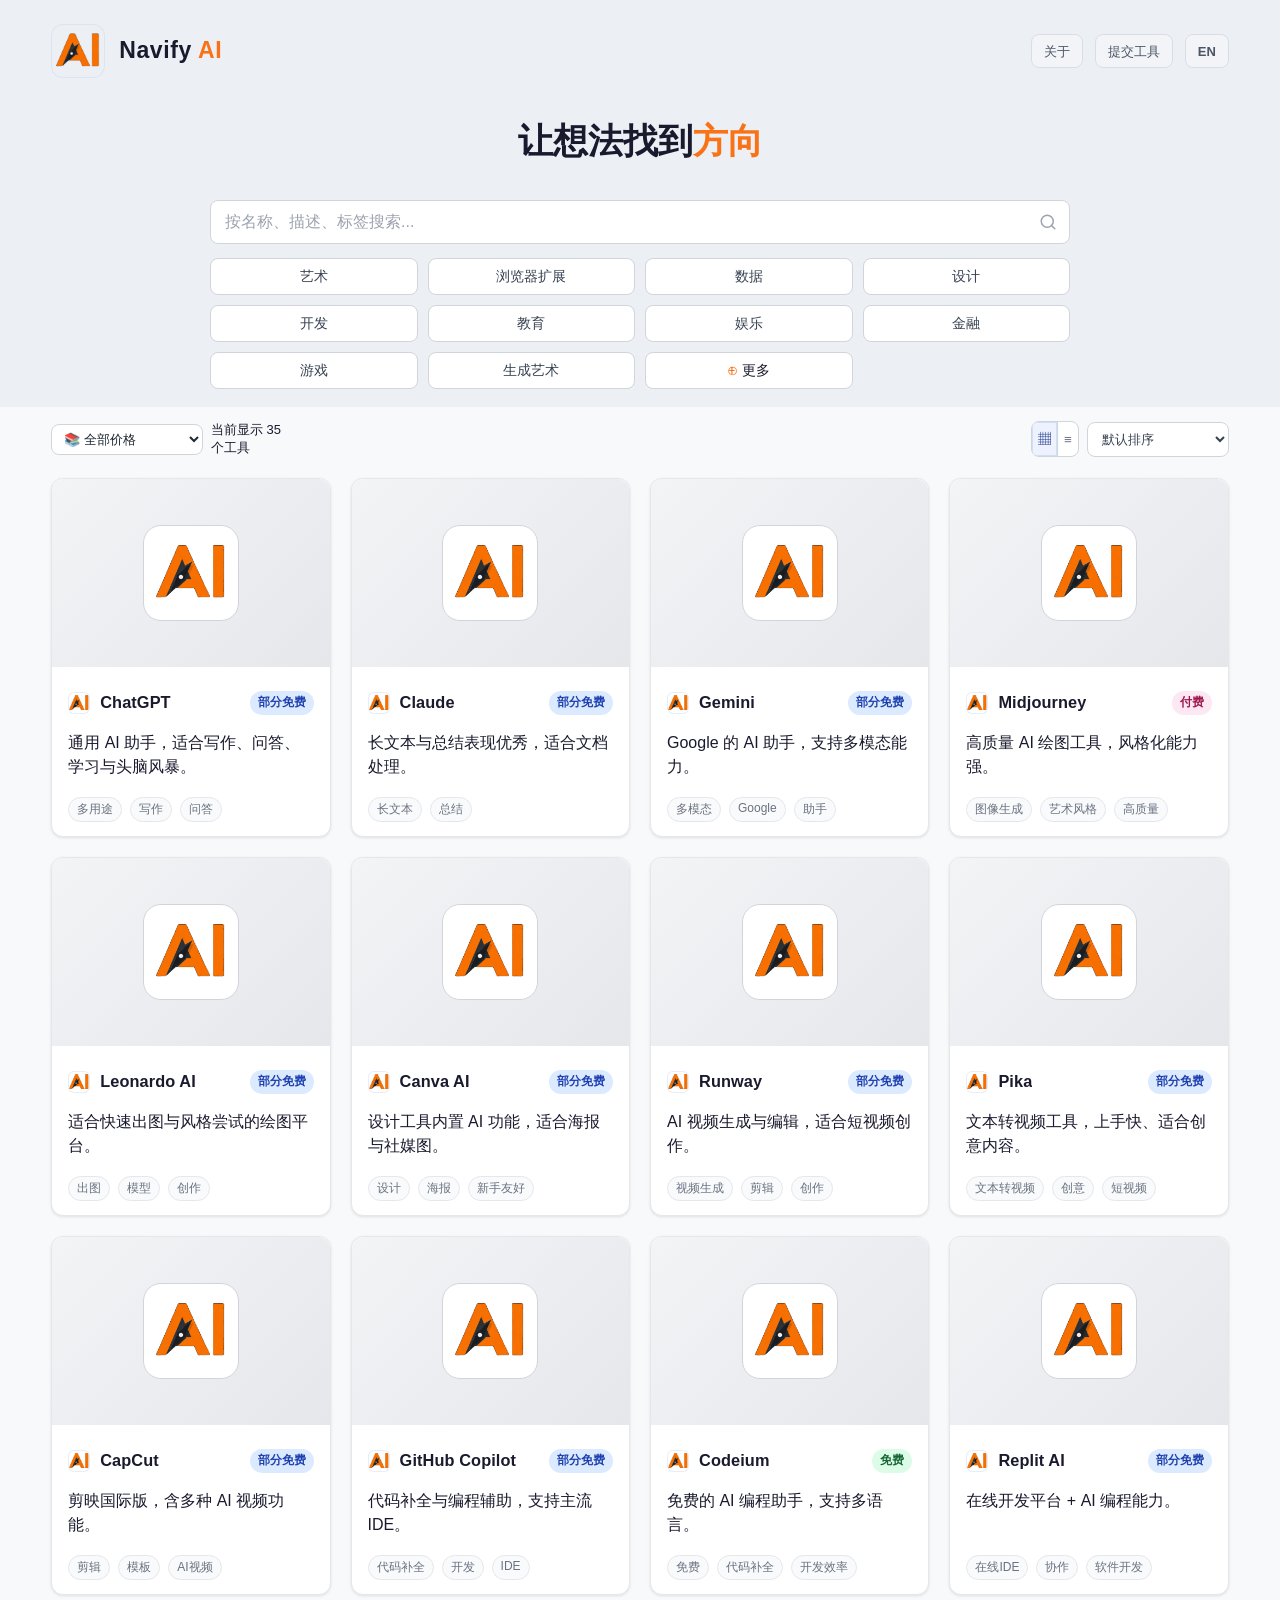
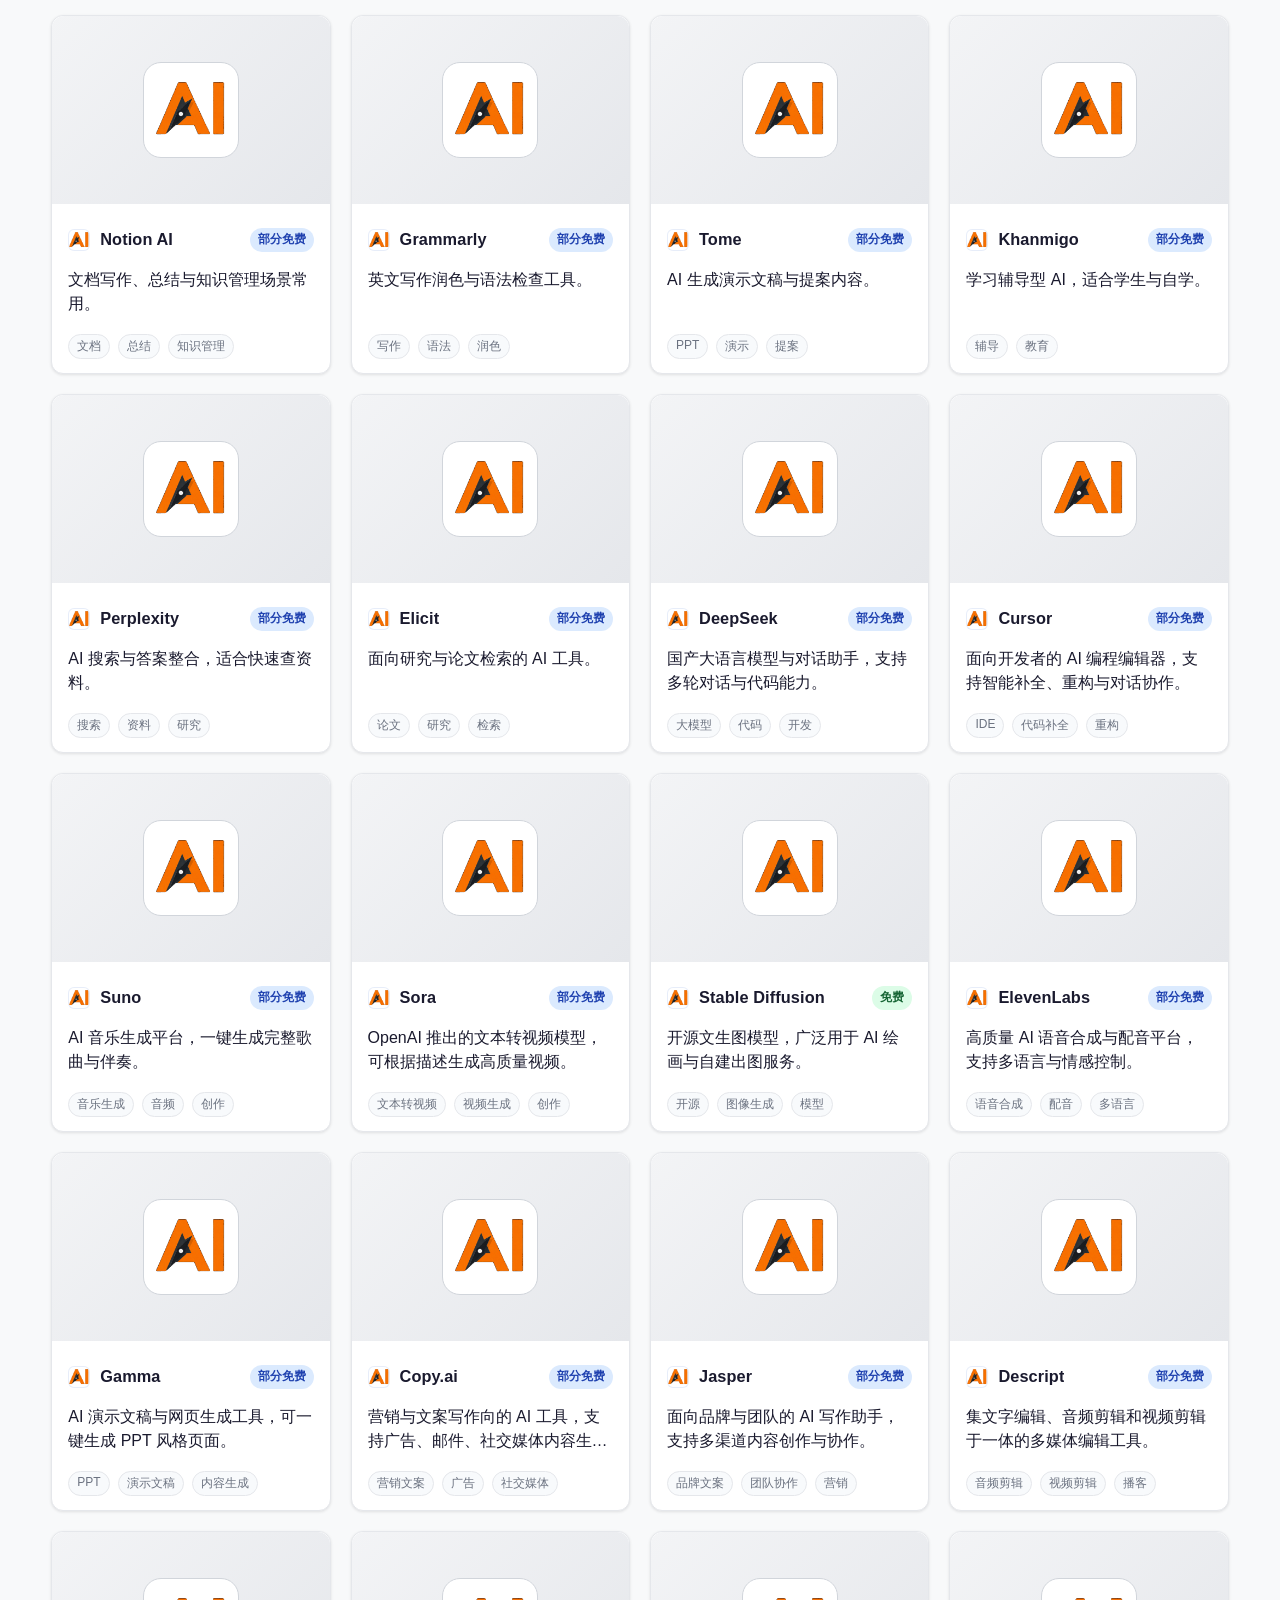
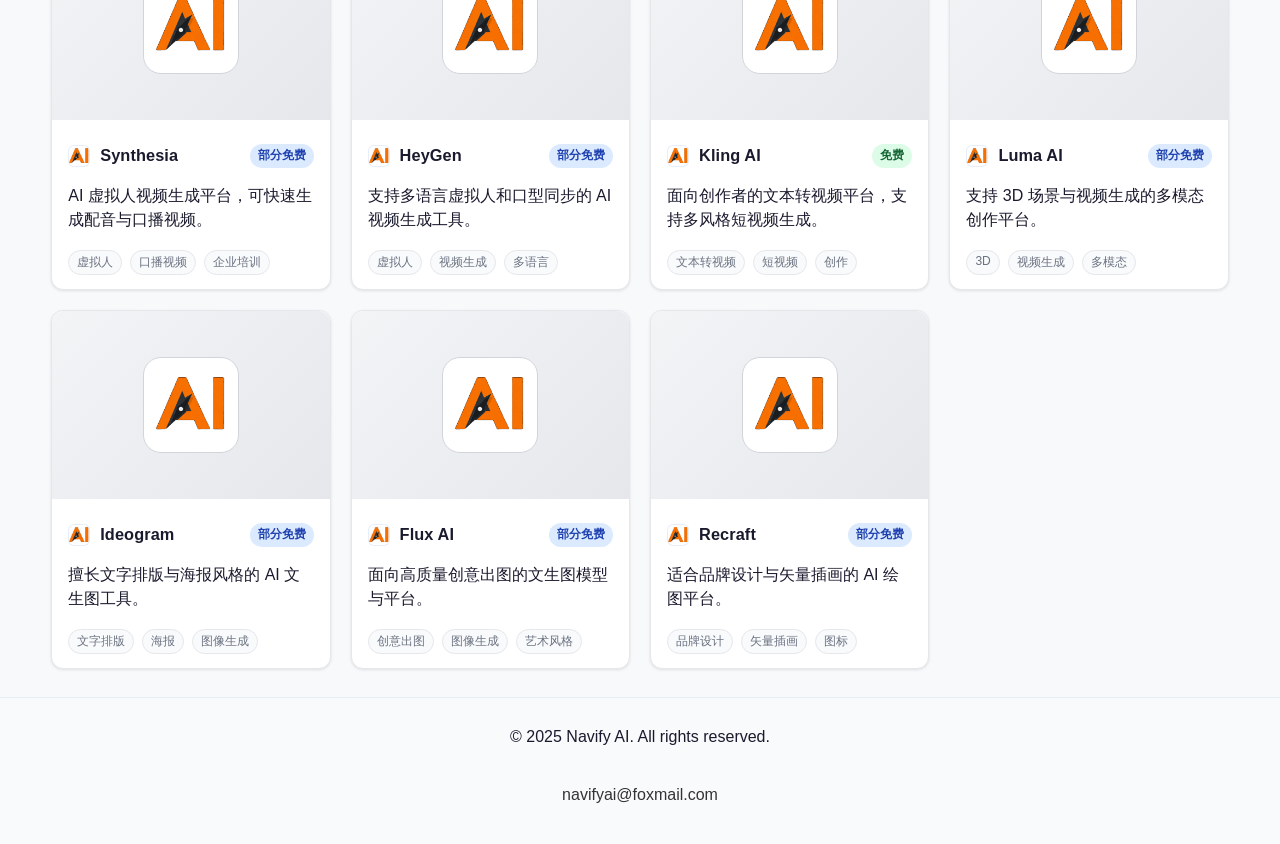
==== commit 2b0e35cc: "Add files via upload" ====
--- a/index.html
+++ b/index.html
@@ -3,8 +3,8 @@
 <head>
   <meta charset="UTF-8" />
   <meta name="viewport" content="width=device-width, initial-scale=1.0" />
-  <title>AINavHub - AI Tools Navigator</title>
-  <meta name="description" content="AINavHub精选 AI 工具的导航，支持分类筛选与智能搜索" />
+  <title>Navify AI - AI Tools Navigator</title>
+  <meta name="description" content="Navify AI精选 AI 工具的导航，支持分类筛选与智能搜索" />
   <link rel="icon" type="image/png" href="./logo.png?v=2" />
   <link rel="stylesheet" href="./style.css" />
 </head>
@@ -13,8 +13,8 @@
     <div class="container">
       <div class="topbar">
         <div class="brand-wrap">
-          <img src="./logo.png?v=2" alt="AINavHub logo" class="brand-logo" />
-          <div><h1>AINavHub</h1></div>
+          <img src="./logo.png?v=2" alt="Navify AI logo" class="brand-logo" />
+          <div><h1>Navify <span class="brand-ai">AI</span></h1></div>
         </div>
         <div class="top-actions">
           <a id="aboutEntry" class="submit-entry" href="./about.html">关于</a>
@@ -24,12 +24,15 @@
       </div>
 
       <section class="hero">
-        <h2 id="heroTitle" class="hero-main">发现好用的 <span class="accent">AI 工具</span></h2>
-        <p id="heroSub" class="hero-sub">一站直达</p>
+        <h2 id="heroTitle" class="hero-main">让想法找到<span class="slogan-accent">方向</span></h2>
+        <p id="heroSub" class="hero-sub"></p>
       </section>
 
       <div class="controls controls-3">
-        <input id="searchInput" type="text" placeholder="按名称、描述、标签搜索..." />
+        <div class="search-wrap">
+          <input id="searchInput" type="text" placeholder="按名称、描述、标签搜索..." />
+          <button id="clearSearchBtn" class="clear-search-btn hidden" type="button">清除</button>
+        </div>
       </div>
 
       <div id="categoryTagRow" class="category-tags">
@@ -92,435 +95,13 @@
 
   <footer class="site-footer">
     <div class="container footer-inner footer-center">
-      <p>© 2025 AINavHub. All rights reserved.</p>
-      <p><a href="mailto:hello@ainavhub.com">hello@ainavhub.com</a></p>
+      <p>© 2025 Navify AI. All rights reserved.</p>
+      <p><a href="mailto:navifyai@foxmail.com">navifyai@foxmail.com</a></p>
     </div>
   </footer>
 
   <button id="toTopBtn" class="to-top" type="button" aria-label="Back to top">↑</button>
 
-  <script>
-    const toolGrid = document.getElementById('toolGrid');
-    const searchInput = document.getElementById('searchInput');
-    const sortInline = document.getElementById('sortInline');
-    const sortSelect = document.getElementById('sortSelect') || sortInline;
-    const priceFilter = document.getElementById('priceFilter');
-    const stats = document.getElementById('stats');
-    const emptyState = document.getElementById('emptyState');
-    const emptyGuide = document.getElementById('emptyGuide');
-    const langToggle = document.getElementById('langToggle');
-    const submitEntry = document.getElementById('submitEntry');
-    const aboutEntry = document.getElementById('aboutEntry');
-    const heroTitle = document.getElementById('heroTitle');
-    const heroSub = document.getElementById('heroSub');
-    const mTotalLabel = document.getElementById('mTotalLabel');
-    const mFreeLabel = document.getElementById('mFreeLabel');
-    const mCatsLabel = document.getElementById('mCatsLabel');
-    const mTotal = document.getElementById('mTotal');
-    const mFree = document.getElementById('mFree');
-    const mCats = document.getElementById('mCats');
-    const toTopBtn = document.getElementById('toTopBtn');
-    const viewGridBtn = document.getElementById('viewGridBtn');
-    const viewListBtn = document.getElementById('viewListBtn');
-    const categoryTagRow = document.getElementById('categoryTagRow');
-
-    const yearEl = document.getElementById('year'); if (yearEl) yearEl.textContent = new Date().getFullYear();
-
-    const I18N = {
-      zh: {
-        langBtn: 'EN',
-        heroLead: '发现好用的', heroAccent: 'AI 工具', heroSub: '一站直达',
-        searchPlaceholder: '按名称、描述、标签搜索...',
-        categories: ['全部', '对话', '作图', '视频', '编程', '办公', '学习'],
-        sortLabel: ['默认排序', '最新添加', '名称排序'],
-        chips: ['全部','仅免费','免费优先','重置筛选'],
-        emptyHints: '试试：chat / image / free',
-        stats: (n) => `当前显示 ${n} 个工具`,
-        empty: '没有找到匹配工具，请尝试其它关键词。',
-        submit: '提交工具', about: '关于',
-        totalLabel: '总工具', freeLabel: '免费/免费试用', catsLabel: '分类数',
-        free: '免费', freemium: '免费试用', paid: '付费',
-        priceFilterLabels: {
-          all: '所有资源',
-          free: '免费',
-          freemium: '部分免费',
-          opensource: '开源',
-          paid: '付费'
-        },
-        priceFilterIcons: {
-          all: '📚',
-          free: '🟢',
-          freemium: '🌓',
-          opensource: '🧩',
-          paid: '💳'
-        },
-        tagLabels: {
-          art: '艺术',
-          browserExtensions: '浏览器扩展',
-          data: '数据',
-          design: '设计',
-          development: '开发',
-          education: '教育',
-          entertainment: '娱乐',
-          finance: '金融',
-          games: '游戏',
-          generativeArt: '生成艺术',
-          more: '更多',
-          marketing: '营销',
-          messaging: '消息',
-          music: '音乐',
-          news: '资讯',
-          other: '其它',
-          research: '研究',
-          seo: 'SEO',
-          shopping: '购物',
-          social: '社交',
-          softwareDevelopment: '软件开发',
-          tasks: '任务',
-          text: '文本',
-          travel: '旅行',
-          userExperience: '用户体验',
-          wireframing: '线框图',
-          writing: '写作'
-        }
-      },
-      en: {
-        langBtn: '中',
-        heroLead: 'Discover useful', heroAccent: 'AI tools', heroSub: 'All in one place',
-        searchPlaceholder: 'Search by name, description, or tags...',
-        categories: ['All', 'Chat', 'Image', 'Video', 'Coding', 'Office', 'Learning'],
-        sortLabel: ['Default', 'Latest Added', 'Name A-Z'],
-        chips: ['All','Free Only','Free First','Reset Filters'],
-        emptyHints: 'Try: chat / image / free',
-        stats: (n) => `${n} tools shown`,
-        empty: 'No tools found. Try another keyword.',
-        submit: 'Submit Tool', about: 'About',
-        totalLabel: 'Total Tools', freeLabel: 'Free/Freemium', catsLabel: 'Categories',
-        free: 'Free', freemium: 'Freemium', paid: 'Paid',
-        priceFilterLabels: {
-          all: 'All Resources',
-          free: 'Free',
-          freemium: 'Freemium',
-          opensource: 'Open Source',
-          paid: 'Paid'
-        },
-        priceFilterIcons: {
-          all: '📚',
-          free: '🟢',
-          freemium: '🌓',
-          opensource: '🧩',
-          paid: '💳'
-        },
-        tagLabels: {
-          art: 'Art',
-          browserExtensions: 'Browser Extensions',
-          data: 'Data',
-          design: 'Design',
-          development: 'Development',
-          education: 'Education',
-          entertainment: 'Entertainment',
-          finance: 'Finance',
-          games: 'Games',
-          generativeArt: 'Generative Art',
-          more: 'More',
-          marketing: 'Marketing',
-          messaging: 'Messaging',
-          music: 'Music',
-          news: 'News',
-          other: 'Other',
-          research: 'Research',
-          seo: 'SEO',
-          shopping: 'Shopping',
-          social: 'Social',
-          softwareDevelopment: 'Software Development',
-          tasks: 'Tasks',
-          text: 'Text',
-          travel: 'Travel',
-          userExperience: 'User Experience',
-          wireframing: 'Wireframing',
-          writing: 'Writing'
-        }
-      }
-    };
-
-    const categoryMap = { 对话:'Chat', 作图:'Image', 视频:'Video', 编程:'Coding', 办公:'Office', 学习:'Learning' };
-    const reverseCategoryMap = Object.fromEntries(Object.entries(categoryMap).map(([k,v]) => [v,k]));
-    const categoryIcons = { 对话:'💬', 作图:'🖼️', 视频:'🎬', 编程:'💻', 办公:'🧾', 学习:'📚' };
-
-    let tools = [];
-    let currentLang = 'zh';
-    let moreExpanded = false;
-    let activeTagKey = '';
-    let priceMode = 'all';
-
-    const localizedCategory = (zh) => currentLang === 'zh' ? zh : (categoryMap[zh] || zh);
-    const badgeClass = (f) => f === '免费' ? 'badge free' : (f === '免费试用' ? 'badge freemium' : 'badge paid');
-    const categoryClass = (c) => ({对话:'cat-chat',作图:'cat-image',视频:'cat-video',编程:'cat-code',办公:'cat-write'}[c] || 'cat-default');
-    const localizedTags = (tool) => currentLang === 'en' ? (tool.tagsEn || tool.tags || []) : (tool.tags || []);
-    const localizedDescription = (tool) => currentLang === 'en' ? (tool.descriptionEn || tool.description) : tool.description;
-    const localizedFreeType = (f) => currentLang === 'zh' ? f : (f === '免费' ? I18N.en.free : (f === '免费试用' ? I18N.en.freemium : I18N.en.paid));
-    const getToolScreenshot = (url) => { try { const u = new URL(url); return `https://image.thum.io/get/width/800/noanimate/${u.origin}`; } catch { return ''; } };
-    const getToolLogo = (url) => { try { const u = new URL(url); return `https://www.google.com/s2/favicons?sz=96&domain=${u.hostname}`; } catch { return './logo.png'; } };
-    const getToolIcon = (url) => { try { const u = new URL(url); return `https://www.google.com/s2/favicons?sz=64&domain=${u.hostname}`; } catch { return './logo.png'; } };
-
-    function updateMetrics(allTools){
-      mTotal.textContent = allTools.length;
-      mFree.textContent = allTools.filter(t => t.freeType === '免费' || t.freeType === '免费试用').length;
-      mCats.textContent = new Set(allTools.map(t => t.category)).size;
-    }
-
-    function setSortOptions(){
-      const labels = I18N[currentLang].sortLabel;
-      const map = ['default','latest','name'];
-      const prev = sortInline.value || sortSelect.value || 'default';
-      const html = labels.map((l,i)=>`<option value="${map[i]}">${l}</option>`).join('');
-      sortSelect.innerHTML = html;
-      sortInline.innerHTML = html;
-      sortSelect.value = prev;
-      sortInline.value = prev;
-    }
-
-    function setPriceFilterOptions(){
-      if (!priceFilter) return;
-      const lang = I18N[currentLang];
-      if (!lang || !lang.priceFilterLabels) return;
-      const prev = priceFilter.value || priceMode || 'all';
-      const order = ['all','free','freemium','opensource','paid'];
-      priceFilter.innerHTML = order.map((key) => {
-        const label = lang.priceFilterLabels[key];
-        if (!label) return '';
-        const icon = (lang.priceFilterIcons && lang.priceFilterIcons[key]) || '';
-        const text = icon ? `${icon} ${label}` : label;
-        return `<option value="${key}">${text}</option>`;
-      }).join('');
-      priceFilter.value = order.includes(prev) ? prev : 'all';
-      priceMode = priceFilter.value;
-    }
-
-    function matchesPriceFilter(tool){
-      if (!priceMode || priceMode === 'all') return true;
-      const ft = tool.freeType || '';
-      if (priceMode === 'free') return ft === '免费';
-      if (priceMode === 'freemium') return ft === '部分免费' || ft === '免费试用';
-      if (priceMode === 'paid') return ft === '付费';
-      if (priceMode === 'opensource') {
-        const text = [
-          ...(tool.tags || []),
-          ...(tool.tagsEn || []),
-          tool.description || '',
-          tool.descriptionEn || ''
-        ].join(' ').toLowerCase();
-        return text.includes('开源') || text.includes('open source');
-      }
-      return true;
-    }
-
-    function applySort(list){
-      const mode = sortInline.value || sortSelect.value || 'default';
-      const cloned = [...list];
-      if (mode === 'name') cloned.sort((a,b)=>a.name.localeCompare(b.name));
-      if (mode === 'latest') cloned.reverse();
-      return cloned;
-    }
-
-    function render(list){
-      toolGrid.innerHTML = '';
-      if (!list.length) {
-        emptyState.classList.remove('hidden');
-        emptyGuide.classList.remove('hidden');
-        emptyGuide.textContent = I18N[currentLang].emptyHints;
-      } else {
-        emptyState.classList.add('hidden');
-        emptyGuide.classList.add('hidden');
-      }
-
-      list.forEach(tool => {
-        const card = document.createElement('article');
-        card.className = 'card';
-        card.setAttribute('role','link');
-        card.setAttribute('tabindex','0');
-        card.addEventListener('click', () => window.open(tool.url, '_blank', 'noopener,noreferrer'));
-        card.addEventListener('keydown', (e) => { if (e.key === 'Enter' || e.key === ' ') { e.preventDefault(); window.open(tool.url, '_blank', 'noopener,noreferrer'); } });
-
-        const tags = localizedTags(tool).map(t => `<span class="tag">${t}</span>`).join('');
-        card.innerHTML = `
-          <div class="card-media">
-            <img class="tool-shot" src="${getToolScreenshot(tool.url)}" alt="${tool.name} screenshot" loading="lazy" referrerpolicy="no-referrer" onerror="this.style.display='none'; this.nextElementSibling.style.display='flex';" onload="if(!this.naturalWidth || !this.naturalHeight){ this.style.display='none'; this.nextElementSibling.style.display='flex'; }" />
-            <div class="tool-shot-fallback" style="display:none;"><img class="tool-logo-large" src="${getToolLogo(tool.url)}" alt="${tool.name} logo" loading="lazy" referrerpolicy="no-referrer" /></div>
-          </div>
-          <div class="card-top">
-            <div class="tool-head"><img class="tool-icon" src="${getToolIcon(tool.url)}" alt="${tool.name} icon" loading="lazy" referrerpolicy="no-referrer" /><h3>${tool.name}</h3></div>
-            <span class="${badgeClass(tool.freeType)}">${localizedFreeType(tool.freeType)}</span>
-          </div>
-          <p class="desc">${localizedDescription(tool)}</p>
-          <div class="meta"><span class="cat ${categoryClass(tool.category)}">${categoryIcons[tool.category] || '•'} ${localizedCategory(tool.category)}</span></div>
-          <div class="tags">${tags}</div>`;
-
-        toolGrid.appendChild(card);
-      });
-      stats.textContent = I18N[currentLang].stats(list.length);
-    }
-
-    function filterTools(){
-      const rawKeyword = searchInput.value.trim().toLowerCase();
-      // 有激活的分类标签时，优先按标签筛选，不强制关键字匹配
-      const keyword = activeTagKey ? '' : rawKeyword;
-
-      let filtered = tools.filter(tool => {
-        const nameDescTags = [
-          tool.name,
-          localizedDescription(tool),
-          localizedTags(tool).join(' ')
-        ].join(' ').toLowerCase();
-
-        const allTagsText = [
-          ...(tool.tags || []),
-          ...(tool.tagsEn || [])
-        ].join(' ').toLowerCase();
-
-        const matchKeyword = !keyword || nameDescTags.includes(keyword) || allTagsText.includes(keyword);
-        const matchTag = !activeTagKey || allTagsText.includes(activeTagKey);
-        const matchPrice = matchesPriceFilter(tool);
-        return matchKeyword && matchTag && matchPrice;
-      });
-
-      render(applySort(filtered));
-    }
-
-    function applyLanguage(){
-      document.documentElement.lang = currentLang === 'zh' ? 'zh-CN' : 'en';
-      const lang = I18N[currentLang];
-      langToggle.textContent = lang.langBtn;
-      heroTitle.innerHTML = `${lang.heroLead} <span class="accent">${lang.heroAccent}</span>`;
-      heroSub.textContent = lang.heroSub;
-      searchInput.placeholder = lang.searchPlaceholder;
-      emptyState.textContent = lang.empty;
-      submitEntry.textContent = lang.submit;
-      aboutEntry.textContent = lang.about;
-      mTotalLabel.textContent = lang.totalLabel;
-      mFreeLabel.textContent = lang.freeLabel;
-      mCatsLabel.textContent = lang.catsLabel;
-      if (categoryTagRow && lang.tagLabels) {
-        const buttons = categoryTagRow.querySelectorAll('.category-tag-btn');
-        buttons.forEach(btn => {
-          const key = btn.dataset.i18nKey;
-          if (key && lang.tagLabels[key]) {
-            btn.textContent = lang.tagLabels[key];
-          }
-        });
-      }
-      updateMoreButtonLabel();
-      setSortOptions();
-      setPriceFilterOptions();
-      filterTools();
-    }
-
-    function updateMoreButtonLabel(){
-      if (!categoryTagRow) return;
-      const btn = categoryTagRow.querySelector('[data-i18n-key="more"]');
-      if (!btn) return;
-      const lang = I18N[currentLang];
-      if (!lang || !lang.tagLabels) return;
-      if (moreExpanded) {
-        const label = currentLang === 'zh' ? '收起' : 'Less';
-        btn.innerHTML = `<span class="more-icon">⊖</span><span class="more-label">${label}</span>`;
-      } else {
-        btn.innerHTML = `<span class="more-icon">⊕</span><span class="more-label">${lang.tagLabels.more}</span>`;
-      }
-    }
-
-    function setMoreExpanded(expanded){
-      moreExpanded = expanded;
-      if (!categoryTagRow) return;
-      const extraButtons = categoryTagRow.querySelectorAll('.category-tag-extra');
-      extraButtons.forEach(btn => {
-        btn.classList.toggle('hidden', !expanded);
-      });
-      updateMoreButtonLabel();
-      const moreBtn = categoryTagRow.querySelector('[data-i18n-key="more"]');
-      if (!moreBtn) return;
-      if (expanded) {
-        categoryTagRow.appendChild(moreBtn);
-      } else {
-        const extras = categoryTagRow.querySelectorAll('.category-tag-extra');
-        if (extras.length) {
-          categoryTagRow.insertBefore(moreBtn, extras[0]);
-        }
-      }
-    }
-
-    function toggleViewMode(){
-      const isList = toolGrid.classList.contains('list-mode');
-      if (isList) {
-        toolGrid.classList.remove('list-mode');
-        viewGridBtn.classList.add('active');
-        viewListBtn.classList.remove('active');
-      } else {
-        toolGrid.classList.add('list-mode');
-        viewListBtn.classList.add('active');
-        viewGridBtn.classList.remove('active');
-      }
-    }
-
-    async function init(){
-      try {
-        const res = await fetch('./tools.json');
-        tools = await res.json();
-        updateMetrics(tools);
-        applyLanguage();
-      } catch (err) {
-        toolGrid.innerHTML = `<p>Data load failed: ${err?.message || err}</p>`;
-        console.error(err);
-      }
-    }
-
-    searchInput.addEventListener('input', () => {
-      activeTagKey = '';
-      filterTools();
-    });
-    sortSelect.addEventListener('change', ()=>{ sortInline.value = sortSelect.value; filterTools(); });
-    sortInline.addEventListener('change', ()=>{ sortSelect.value = sortInline.value; filterTools(); });
-    viewGridBtn.addEventListener('click', toggleViewMode);
-    viewListBtn.addEventListener('click', toggleViewMode);
-    langToggle.addEventListener('click', ()=>{ currentLang = currentLang === 'zh' ? 'en' : 'zh'; applyLanguage(); });
-
-    if (priceFilter) {
-      priceFilter.addEventListener('change', () => {
-        priceMode = priceFilter.value || 'all';
-        filterTools();
-      });
-    }
-
-    if (categoryTagRow) {
-      categoryTagRow.addEventListener('click', (event) => {
-        const target = event.target.closest('button');
-        if (!target) return;
-        const i18nKey = target.dataset.i18nKey;
-        if (i18nKey === 'more') {
-          setMoreExpanded(!moreExpanded);
-          return;
-        }
-        const rawKey = (target.dataset.key || '').trim();
-        const displayText = (target.textContent || '').trim();
-        const keyForMatch = (rawKey || displayText).toLowerCase();
-        if (!keyForMatch) return;
-        // 再次点击同一个标签则清空筛选
-        if (activeTagKey === keyForMatch) {
-          activeTagKey = '';
-          searchInput.value = '';
-        } else {
-          activeTagKey = keyForMatch;
-          // 搜索框始终显示当前语言下的标签文本
-          searchInput.value = displayText;
-        }
-        filterTools();
-      });
-    }
-
-    window.addEventListener('scroll', ()=>{ if (window.scrollY > 300) toTopBtn.classList.add('show'); else toTopBtn.classList.remove('show'); });
-    toTopBtn.addEventListener('click', ()=> window.scrollTo({ top: 0, behavior: 'smooth' }));
-
-    init();
-  </script>
+  <script src="./main.js" defer></script>
 </body>
-</html>+</html>
--- a/style.css
+++ b/style.css
@@ -171,6 +171,15 @@
 .category-tag-btn:hover {
   background: #f3f4f6 !important;
   border-color: #cbd5e1 !important;
+}
+.category-tag-btn.is-active {
+  background: #f97316 !important;
+  color: #111111 !important;
+  border-color: #7c2d12 !important;
+  box-shadow: 0 0 0 3px rgba(249, 115, 22, 0.35) !important;
+}
+.category-tag-btn.is-active .more-icon {
+  color: #111111 !important;
 }
 
 .stats-cards {
@@ -346,81 +355,6 @@
 
 
 
-/* local override */
-body { background: #0f1117 !important; }
-.card { background: #1a1d28 !important; }
-
-
-/* local light theme override */
-body { background: #f8fafc !important; color: #1a1a2e !important; }
-.site-header { background: linear-gradient(135deg, rgba(146,76,255,0.12) 0%, rgba(74,126,255,0.12) 100%) !important; }
-.card, .metric, .hero, input, select { background: #ffffff !important; }
-.card, .metric, .hero, .site-footer, .brand-logo, .submit-entry, .lang-toggle, input, select, .meta .cat, .tag { border-color: rgba(26,26,46,0.12) !important; }
-h1, h2, h3, p, .stats, .subtitle, .footer-inner, .empty, .empty-guide, .meta .cat, .tag, .metric span, .metric strong { color: #1a1a2e !important; }
-.visit, .visit.visit-default, .visit.visit-chat, .visit.visit-image, .visit.visit-video, .visit.visit-code { color: #ffffff !important; }
-.tag { color: #4b5563 !important; background: #f3f4f6 !important; }
-
-/* local dark override */
-body { background: #1e2233 !important; color: #e8efff !important; }
-.card, .metric, .hero, input, select { background: #272d40 !important; }
-
-/* readability tuning on dark cards */
-.card h3, .card .meta .cat, .card .visit, .card .badge, .metric strong { color: #e2e8f0 !important; }
-.card .desc { color: #94a3b8 !important; }
-.card .tag { color: #cbd5e1 !important; }
-
-/* final theme override */
-body { background: #0f1117 !important; color: #e2e8f0 !important; }
-.card, .metric, .hero, input, select { background: #1a1d28 !important; }
-.card h3, .card .meta .cat, .card .visit, .card .badge, .metric strong, .subtitle, .stats, .empty, .empty-guide { color: #e2e8f0 !important; }
-.card .desc { color: #94a3b8 !important; }
-
-/* rollback to requested version */
-body { background: #0f1117 !important; color: #e8efff !important; }
-.card, .metric, .hero, input, select { background: #1a1d28 !important; }
-.card h3, .card .meta .cat, .card .visit, .card .badge, .metric strong, .subtitle, .stats, .empty, .empty-guide, .tag { color: #e8efff !important; }
-.card .desc { color: #9fb0d2 !important; }
-
-/* top area color fix */
-h1, .brand-wrap h1, #heroTitle { color: #ffffff !important; }
-#searchInput, #searchInput::placeholder { color: #94a3b8 !important; }
-.metric span, #mTotalLabel, #mFreeLabel, #mCatsLabel { color: #94a3b8 !important; }
-.metric strong, #mTotal, #mFree, #mCats { color: #ffffff !important; }
-
-/* tag readability tweak */
-.card .tag {
-  color: #cbd5e1 !important;
-  background: rgba(255,255,255,0.1) !important;
-  border-color: rgba(255,255,255,0.16) !important;
-}
-
-/* hero/header gradient tweak */
-.site-header {
-  background: linear-gradient(135deg, rgba(139,92,246,0.28) 0%, rgba(59,130,246,0.26) 100%) !important;
-}
-
-/* card style fine-tune */
-.card .tag {
-  color: #e2e8f0 !important;
-  background: transparent !important;
-  border-color: rgba(255,255,255,0.2) !important;
-}
-.visit, .visit.visit-default, .visit.visit-chat, .visit.visit-image, .visit.visit-video, .visit.visit-code {
-  background: rgba(30,58,95,0.8) !important;
-  border: 1px solid rgba(255,255,255,0.1) !important;
-  color: #ffffff !important;
-}
-.visit:hover, .visit.visit-default:hover, .visit.visit-chat:hover, .visit.visit-image:hover, .visit.visit-video:hover, .visit.visit-code:hover {
-  background: rgba(30,58,95,0.95) !important;
-}
-.card h3, .tool-head h3 {
-  font-size: 1.12rem !important;
-  font-weight: 700 !important;
-}
-.card .desc {
-  color: #cbd5e1 !important;
-}
-
 /* full light mode override */
 body {
   background: #f8f9fa !important;
@@ -584,51 +518,51 @@
 .meta .cat.cat-code,
 .meta .cat.cat-write,
 .meta .cat.cat-default {
-  color: #374151 !important;
+  color: #374151;
 }
 
 /* top-right links as plain text */
 .top-actions .submit-entry {
-  background: transparent !important;
-  border: none !important;
-  color: #374151 !important;
-  padding: 0 !important;
-  border-radius: 0 !important;
-  font-weight: 500 !important;
+  background: transparent;
+  border: none;
+  color: #374151;
+  padding: 0;
+  border-radius: 0;
+  font-weight: 500;
 }
 .top-actions .submit-entry:hover {
-  color: #000000 !important;
+  color: #000000;
 }
 
 /* parchment light theme tuning */
 body {
-  background: #faf8f5 !important;
+  background: #faf8f5;
 }
 .site-header,
 header,
 .topbar,
 .hero {
-  background: #ffffff !important;
+  background: #ffffff;
 }
 .hero-main {
-  color: #1a1a2e !important;
+  color: #1a1a2e;
 }
 .hero-main .accent {
-  color: #ea580c !important;
+  color: #ea580c;
 }
 .hero-sub {
-  color: #6b7280 !important;
+  color: #6b7280;
 }
 .card {
-  background: #ffffff !important;
+  background: #ffffff;
 }
 
 /* fix hero title colors */
 #heroTitle {
-  color: #1a1a2e !important;
+  color: #1a1a2e;
 }
 #heroTitle .accent {
-  color: #ea580c !important;
+  color: #ea580c;
 }
 
 
@@ -636,9 +570,9 @@
 .list-toolbar{display:flex;justify-content:space-between;align-items:center;gap:12px;margin:10px 0 14px;}
 .stats-row{display:flex;align-items:center;gap:8px;}
 .price-filter{
-  background:#ffffff !important;
-  border:1px solid #d1d5db !important;
-  color:#1f2933 !important;
+  background:#ffffff;
+  border:1px solid #d1d5db;
+  color:#1f2933;
   border-radius:8px;
   padding:6px 8px;
   font-size:13px;
@@ -686,7 +620,10 @@
   grid-column: 2;
   grid-row: 2;
   margin: 4px 2px !important;
+  display: -webkit-box;
   -webkit-line-clamp: 2;
+  -webkit-box-orient: vertical;
+  overflow: hidden;
 }
 .tool-grid.list-mode .meta {
   grid-column: 2;
@@ -707,13 +644,13 @@
 
 /* view toggle colors */
 .view-btn {
-  color: #6b7280 !important;
-  border-color: #d1d5db !important;
+  color: #6b7280;
+  border-color: #d1d5db;
 }
 .view-btn.active {
-  background: #1a1a2e !important;
-  color: #ffffff !important;
-  border-color: #1a1a2e !important;
+  background: #1a1a2e;
+  color: #ffffff;
+  border-color: #1a1a2e;
 }
 
 
@@ -760,10 +697,10 @@
   display: none !important;
 }
 #stats, .stats {
-  color: #9ca3af !important;
-  font-size: 13px !important;
+  color: #9ca3af;
+  font-size: 13px;
   line-height: 1.4;
-  margin: 0 !important;
+  margin: 0;
 }
 
 /* fallback display for missing screenshots */
@@ -787,19 +724,46 @@
   padding: 12px !important;
 }
 
-/* card description tone */
-.card .desc { color: #6b7280 !important; }
-
-
-/* brand title beside logo */
-.brand-wrap h1 { font-size: 20px !important; font-weight: 700 !important; color: #1a1a2e !important; margin: 0 !important; }
+/* card visual anchor: title + price first, softer description */
+.card .tool-head h3,
+.card h3 {
+  font-weight: 800;
+  letter-spacing: 0.1px;
+}
+.card .badge {
+  font-weight: 800;
+}
+.card .desc {
+  color: #9ca3af;
+}
+
+
+/* brand baseline alignment + stronger wordmark */
+.brand-wrap {
+  align-items: center !important;
+  gap: 14px !important;
+}
+.brand-logo {
+  width: 54px !important;
+  height: 54px !important;
+  align-self: center;
+  margin-bottom: 0 !important;
+}
+.brand-wrap h1 {
+  font-size: 23px !important;
+  line-height: 1.1 !important;
+  font-weight: 700 !important;
+  letter-spacing: 0.6px !important;
+  color: #1a1a2e !important;
+  margin: 0 !important;
+}
 
 
 /* footer redesign */
-.site-footer { background: #f9fafb !important; }
-.footer-center { justify-content: center !important; text-align: center !important; flex-direction: column; color: #9ca3af !important; }
-.footer-center a { color: #9ca3af !important; text-decoration: none; }
-.footer-center a:hover { color: #6b7280 !important; }
+.site-footer { background: #f9fafb; }
+.footer-center { justify-content: center; text-align: center; flex-direction: column; color: #9ca3af; }
+.footer-center a { color: #9ca3af; text-decoration: none; }
+.footer-center a:hover { color: #6b7280; }
 
 
 /* enlarged centered search */
@@ -808,18 +772,334 @@
   justify-content: center !important;
   align-items: center !important;
 }
+.search-wrap {
+  position: relative;
+  width: min(720px, 92%);
+}
 #searchInput {
-  width: min(720px, 92%) !important;
+  width: 100% !important;
   height: 52px !important;
   font-size: 18px !important;
   border-radius: 999px !important;
-  padding: 0 18px !important;
+  padding: 0 86px 0 18px !important;
   text-align: center !important;
 }
 #searchInput::placeholder {
   text-align: center !important;
+}
+.clear-search-btn {
+  position: absolute;
+  right: 8px;
+  top: 50%;
+  transform: translateY(-50%);
+  height: 36px;
+  border-radius: 999px;
+  border: 1px solid #cbd5e1;
+  background: #ffffff;
+  color: #374151;
+  font-size: 13px;
+  font-weight: 700;
+  padding: 0 12px;
+  cursor: pointer;
+}
+.clear-search-btn:hover {
+  background: #f3f4f6;
+  border-color: #94a3b8;
 }
 /* hero light gray gradient */
 .hero {
   background: linear-gradient(135deg, #f3f4f6 0%, #e5e7eb 100%) !important;
-}+}
+/* brand accent */
+.brand-ai { color: #f97316; }
+
+
+@media (max-width: 820px) {
+  .brand-wrap {
+    align-items: center !important;
+  }
+  .brand-logo {
+    margin-bottom: 0;
+  }
+}
+
+/* header logo alignment fix */
+.brand-wrap,
+.logo {
+  display: flex;
+  align-items: center;
+  gap: 10px;
+}
+.brand-wrap .brand-logo,
+.logo img {
+  vertical-align: middle;
+  align-self: center;
+  margin-bottom: 0;
+}
+.brand-wrap h1,
+.logo .brand-name {
+  font-size: 22px;
+  font-weight: 700;
+  letter-spacing: 0.5px;
+  line-height: 1;
+  margin: 0;
+}
+
+/* brand logo size tune */
+.brand-wrap .brand-logo,
+.logo img {
+  width: 36px;
+  height: 36px;
+}
+
+/* slogan highlight */
+.slogan-accent {
+  color: #ea580c;
+}
+
+/* visual polish: hierarchy, rhythm, control consistency */
+.site-header {
+  padding: 24px 0 18px;
+}
+.hero {
+  margin-top: 10px;
+  border-radius: 12px;
+}
+.controls.controls-3 {
+  margin-top: 16px;
+}
+.category-tags {
+  margin-top: 14px;
+  gap: 10px;
+}
+.list-toolbar {
+  margin: 14px 0 16px;
+}
+.tool-grid {
+  gap: 18px !important;
+}
+
+.top-actions {
+  gap: 12px;
+}
+.top-actions .submit-entry,
+.top-actions .lang-toggle {
+  height: 34px;
+  display: inline-flex;
+  align-items: center;
+  justify-content: center;
+  border-radius: 8px;
+  padding: 0 12px;
+  font-size: 13px;
+  line-height: 1;
+}
+.top-actions .submit-entry {
+  border: 1px solid #d1d5db;
+  background: #ffffff;
+  transition: background-color .15s ease, color .15s ease, border-color .15s ease;
+}
+.top-actions .submit-entry:hover {
+  background: #f8fafc;
+  border-color: #9ca3af;
+}
+.top-actions .lang-toggle {
+  border: 1px solid #d1d5db;
+  background: #ffffff;
+  color: #374151;
+  font-weight: 600;
+}
+.top-actions .lang-toggle:hover {
+  background: #f3f4f6;
+  border-color: #94a3b8;
+}
+
+.view-segment {
+  border-radius: 8px;
+  background: #ffffff;
+}
+.view-segment .view-btn {
+  transition: background-color .15s ease, color .15s ease;
+}
+.view-segment .view-btn:hover {
+  background: #f8fafc !important;
+  color: #374151 !important;
+}
+.view-segment .view-btn.active {
+  background: #eef2ff !important;
+  color: #1e3a8a !important;
+  box-shadow: inset 0 0 0 1px rgba(59, 130, 246, 0.18), 0 1px 2px rgba(0, 0, 0, 0.06) !important;
+}
+
+.card .desc {
+  color: #6b7280;
+  line-height: 1.5;
+}
+.meta .cat {
+  color: #4b5563;
+}
+.card .tag {
+  color: #6b7280 !important;
+  background: #f8fafc !important;
+  border-color: #e5e7eb !important;
+}
+
+/* restore: rectangular search + tags and aligned widths */
+.search-wrap {
+  width: min(860px, 92%);
+}
+#searchInput {
+  height: 44px !important;
+  font-size: 16px !important;
+  border-radius: 8px !important;
+  padding: 0 52px 0 14px !important;
+  text-align: left !important;
+}
+#searchInput::placeholder {
+  text-align: left !important;
+}
+.clear-search-btn {
+  height: 30px;
+  border-radius: 8px;
+}
+.category-tags {
+  width: min(860px, 92%) !important;
+  margin-left: auto;
+  margin-right: auto;
+}
+.category-tag-btn {
+  border-radius: 8px !important;
+  padding: 8px 12px;
+  font-size: .9rem;
+}
+
+/* restore: hero light solid background */
+.hero {
+  background: #dfe4ec !important;
+  border: none !important;
+  box-shadow: none !important;
+}
+
+/* top area unified gray background */
+.site-header {
+  background: #dfe4ec !important;
+  border-bottom: none !important;
+}
+.hero {
+  background: transparent !important;
+  border: none !important;
+  box-shadow: none !important;
+  padding: 10px 0 6px !important;
+}
+
+/* restore: card layout comfort tune */
+.tool-grid {
+  gap: 20px !important;
+}
+.card-media {
+  height: 188px;
+}
+.card-top,
+.card .desc,
+.card .tags {
+  margin-left: 16px;
+  margin-right: 16px;
+}
+.card-top {
+  margin-top: 14px;
+}
+.card .desc {
+  margin-top: 6px;
+  min-height: 48px;
+}
+.card .tags {
+  margin-top: 8px;
+  margin-bottom: 14px;
+  gap: 8px;
+}
+
+.tool-grid.list-mode .card {
+  grid-template-columns: 240px 1fr !important;
+  grid-template-rows: auto auto auto;
+  column-gap: 16px;
+  row-gap: 8px;
+  padding: 14px !important;
+}
+.tool-grid.list-mode .card-media {
+  width: 240px !important;
+  height: 160px !important;
+  min-height: 160px !important;
+  grid-row: 1 / span 3;
+}
+.tool-grid.list-mode .card-top {
+  grid-column: 2;
+  grid-row: 1;
+  margin: 0 !important;
+}
+.tool-grid.list-mode .desc {
+  grid-column: 2;
+  grid-row: 2;
+  margin: 0 !important;
+}
+.tool-grid.list-mode .tags {
+  grid-column: 2;
+  grid-row: 3;
+  margin: 0 !important;
+}
+
+@media (max-width: 900px) {
+  .tool-grid.list-mode .card {
+    grid-template-columns: 1fr !important;
+    grid-template-rows: auto auto auto auto;
+    row-gap: 8px;
+  }
+  .tool-grid.list-mode .card-media {
+    width: 100% !important;
+    height: 180px !important;
+    min-height: 180px !important;
+    grid-row: 1;
+  }
+  .tool-grid.list-mode .card-top,
+  .tool-grid.list-mode .desc,
+  .tool-grid.list-mode .tags {
+    grid-column: 1;
+  }
+}
+
+/* top strip unify + lighter gray */
+.site-header {
+  background: #eceff4 !important;
+  border-bottom: none !important;
+}
+.site-header .container,
+.topbar {
+  background: transparent !important;
+}
+.hero {
+  background: transparent !important;
+}
+.top-actions .submit-entry,
+.top-actions .lang-toggle {
+  background: #f2f4f8 !important;
+  border-color: #d8dee8 !important;
+  color: #4b5563 !important;
+}
+.top-actions .submit-entry:hover,
+.top-actions .lang-toggle:hover {
+  background: #edf1f6 !important;
+  border-color: #cfd7e2 !important;
+}
+
+/* hero spacing + orange brand accents */
+.hero {
+  padding: 20px 0 18px !important;
+  margin-top: 14px !important;
+}
+.slogan-accent,
+#heroTitle .slogan-accent,
+#heroTitle .accent {
+  color: #f97316 !important;
+}
+.brand-ai,
+.brand-wrap .brand-ai {
+  color: #f97316 !important;
+}
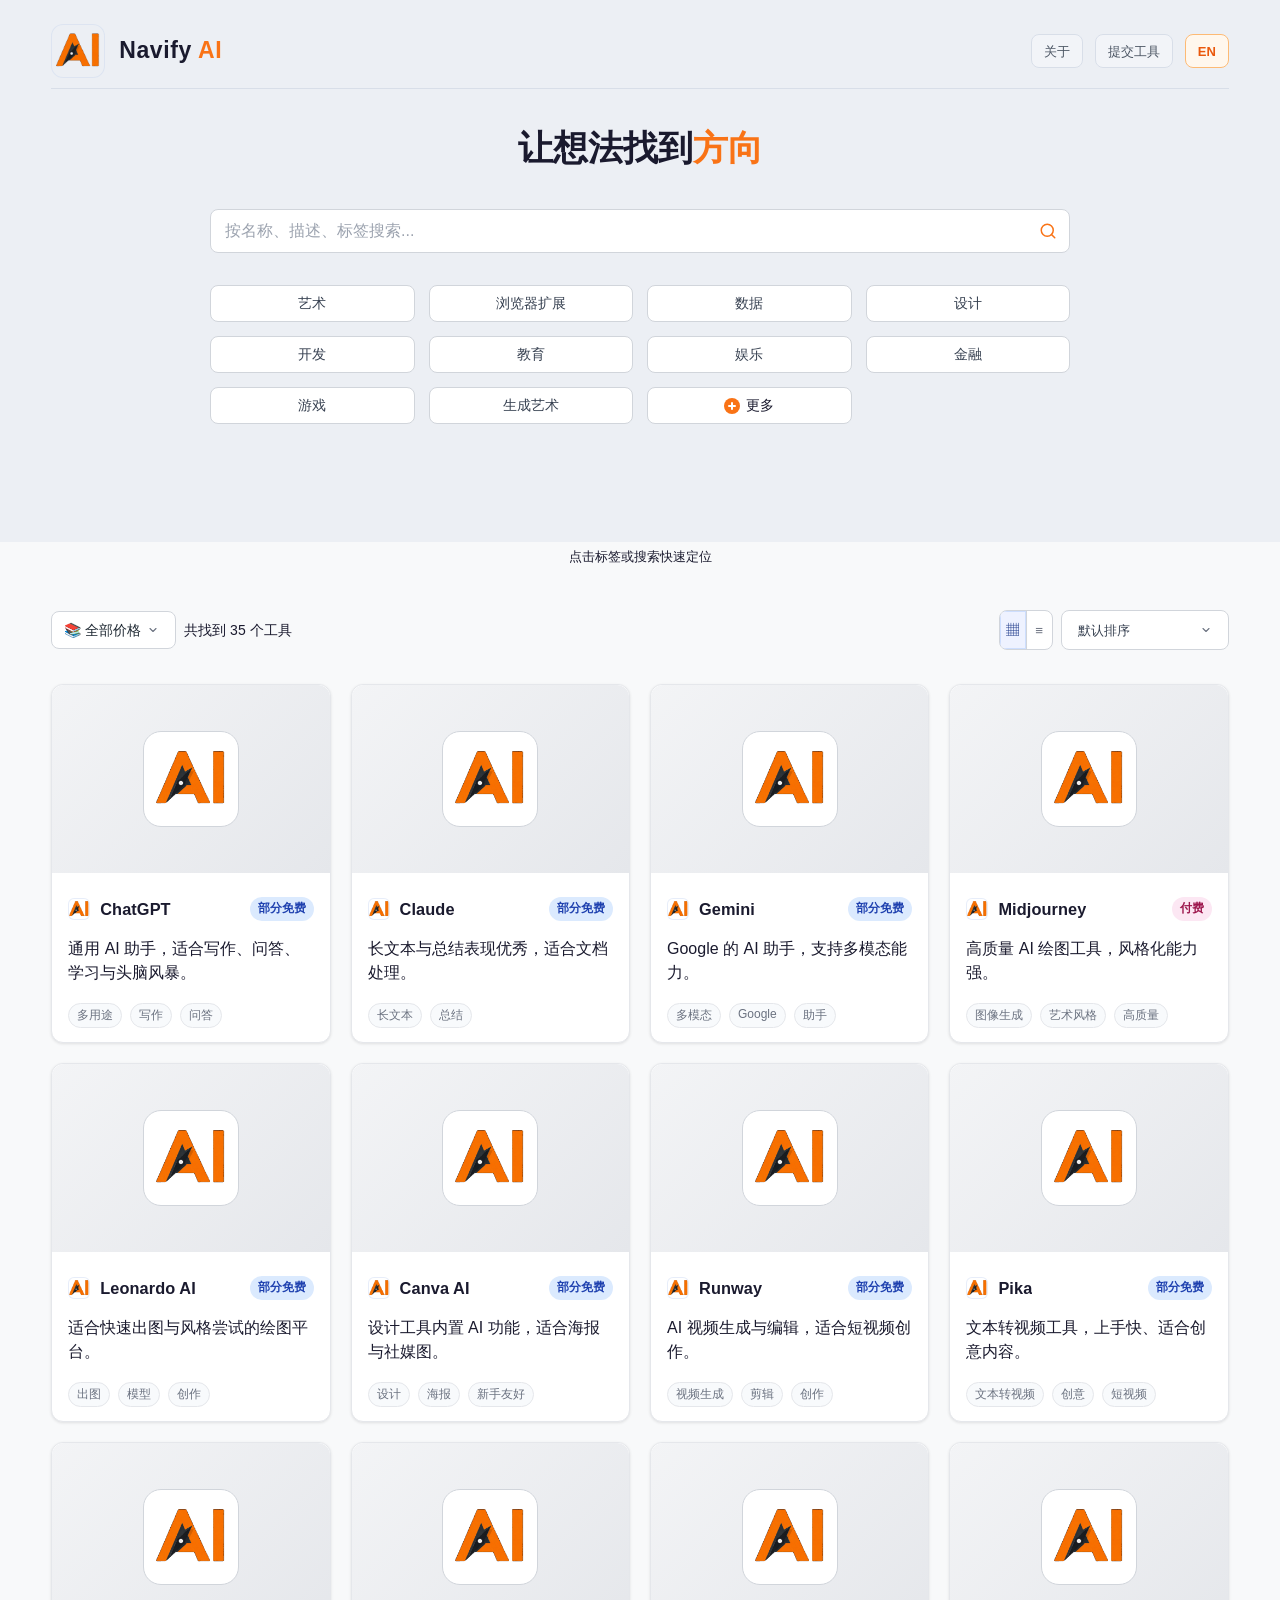
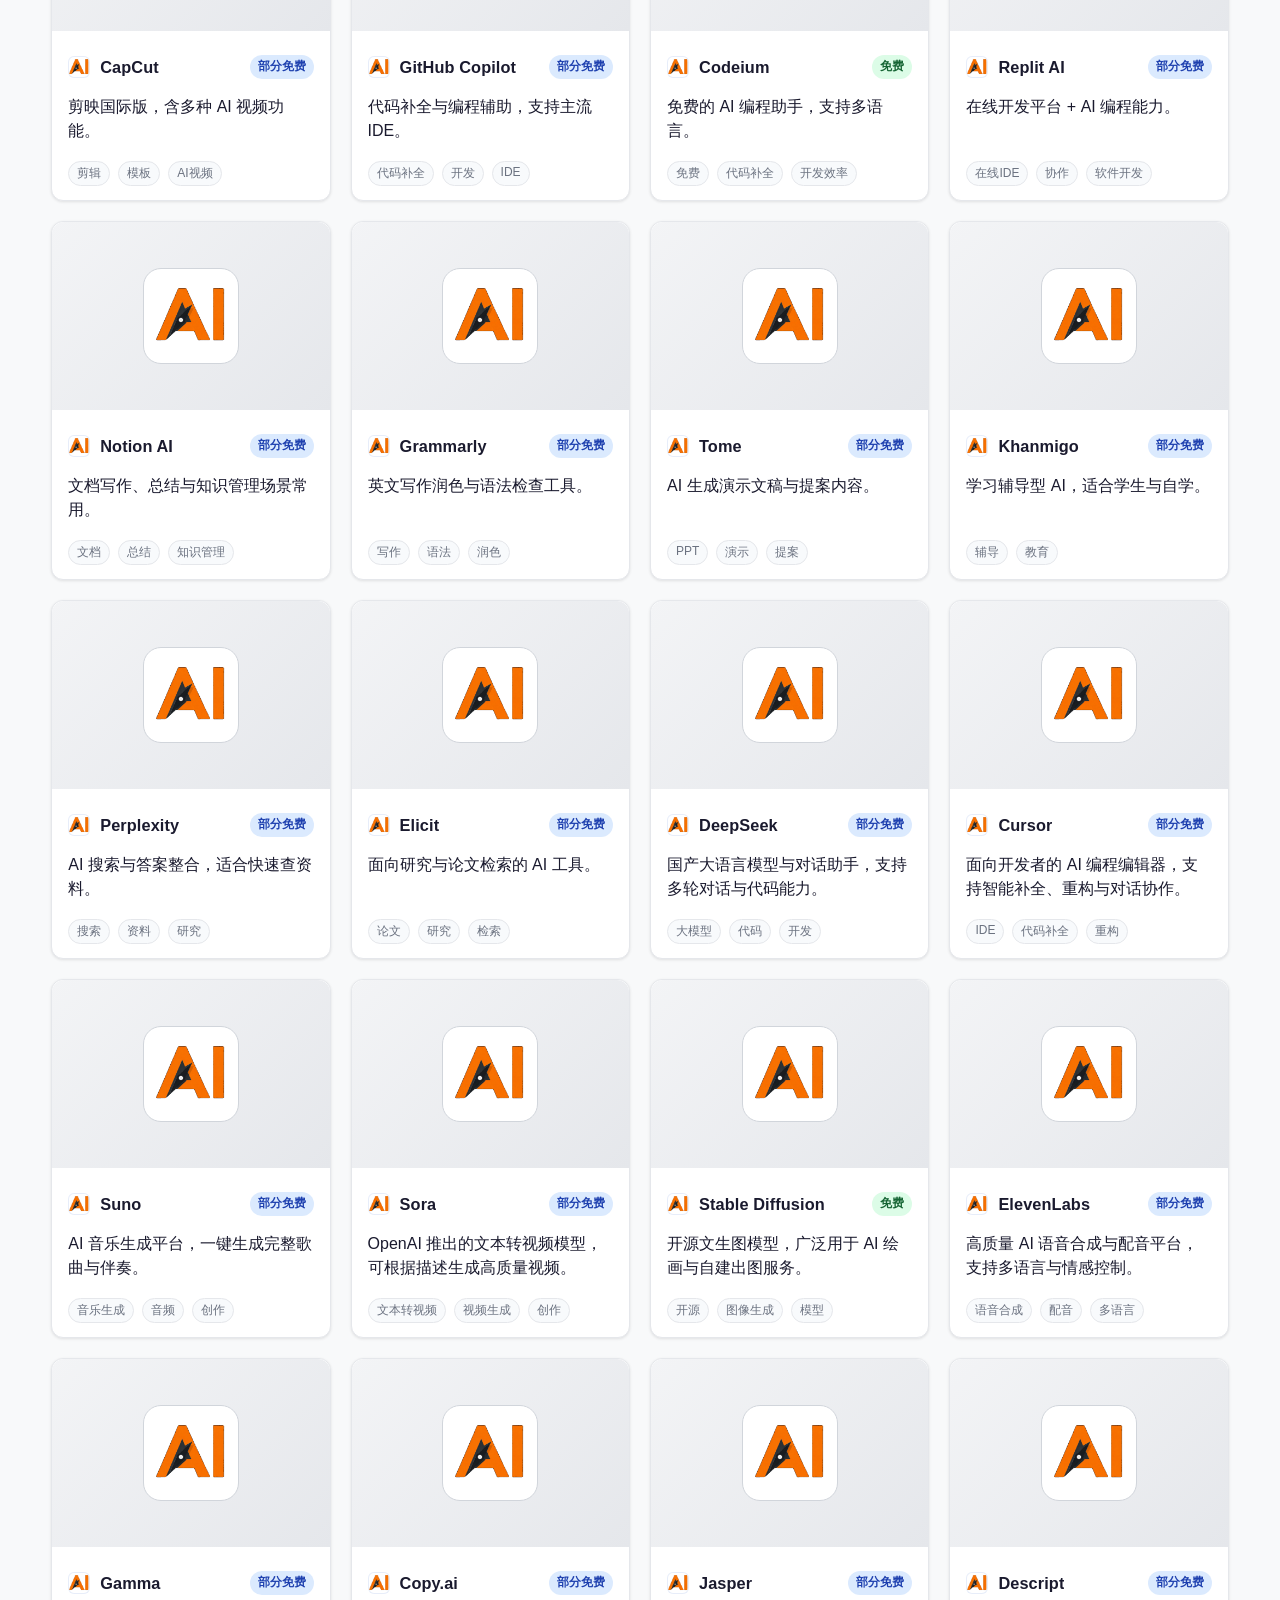
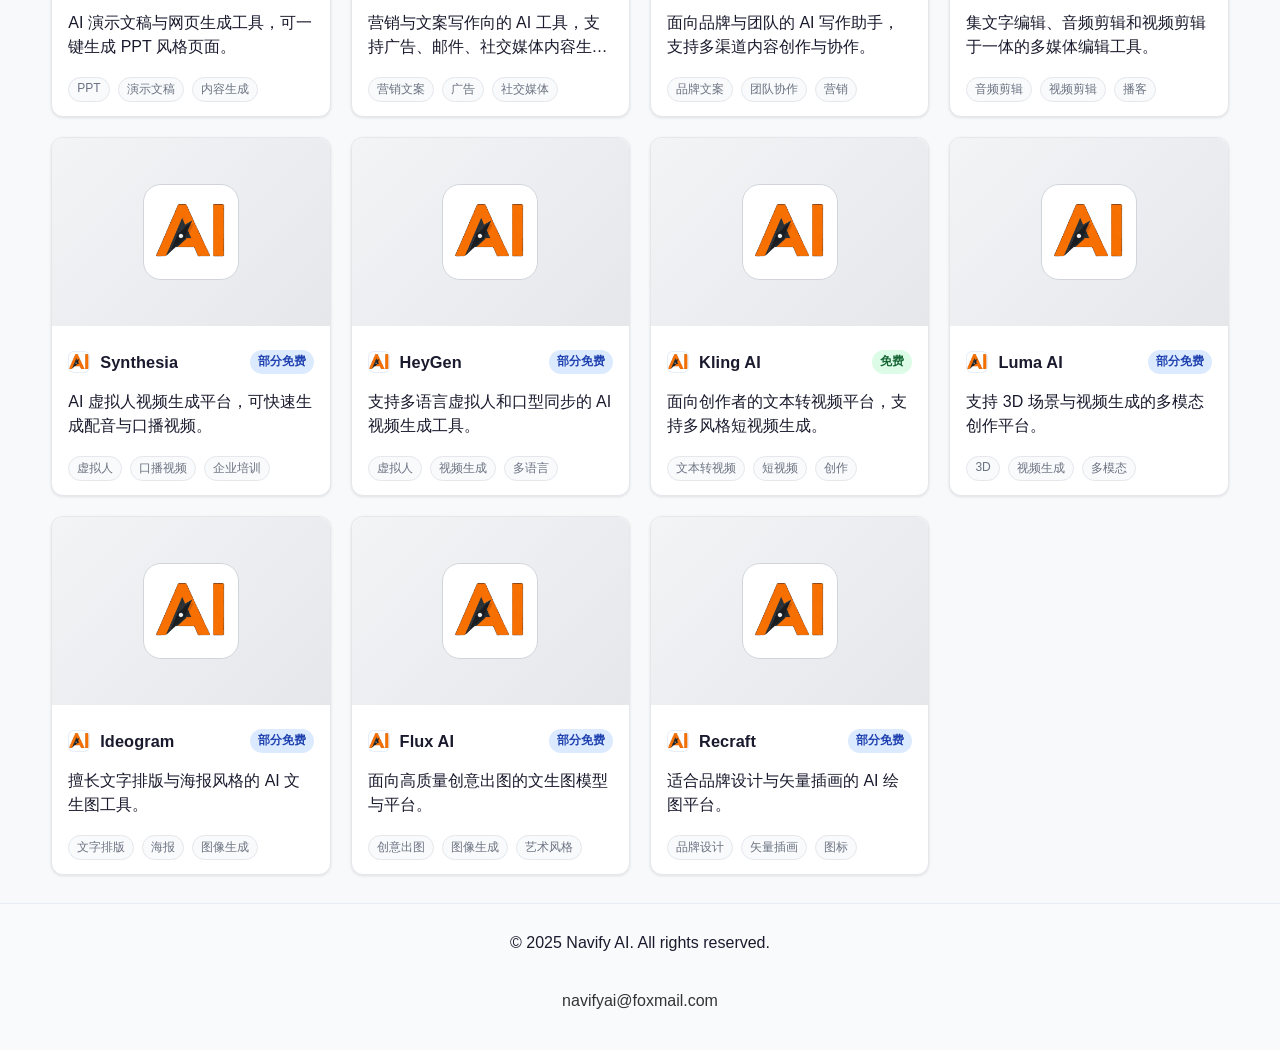
==== commit a4219293: "Add files via upload" ====
--- a/index.html
+++ b/index.html
@@ -73,6 +73,7 @@
       <article class="metric"><span id="mFreeLabel">免费/免费试用</span><strong id="mFree">0</strong></article>
       <article class="metric"><span id="mCatsLabel">分类数</span><strong id="mCats">0</strong></article>
     </section>
+    <p id="firstVisitHint" class="first-visit-hint hidden">点击标签或搜索快速定位</p>
 
     <section class="list-toolbar">
       <div class="stats-row">
--- a/style.css
+++ b/style.css
@@ -159,14 +159,60 @@
   font-size: .85rem;
   color: #374151 !important;
   cursor: pointer;
-  transition: background-color .15s ease, border-color .15s ease;
+  transition: background-color .15s ease, border-color .15s ease, opacity .2s ease, transform .2s ease, max-height .2s ease, margin .2s ease, padding .2s ease;
+}
+
+.category-tag-extra {
+  max-height: 44px;
+  opacity: 1;
+  transform: translateY(0);
+  overflow: hidden;
+}
+
+.category-tag-extra.is-collapsed {
+  max-height: 0;
+  opacity: 0;
+  transform: translateY(-6px);
+  pointer-events: none;
+  margin-top: 0 !important;
+  margin-bottom: 0 !important;
+  padding-top: 0 !important;
+  padding-bottom: 0 !important;
+  border-width: 0 !important;
 }
 .category-tag-btn .more-icon {
+  position: relative;
   display: inline-block;
-  margin-right: 4px;
-  color: #f97316 !important;
-  font-size: 14px;
-  line-height: 1;
+  width: 16px;
+  height: 16px;
+  margin-right: 6px;
+  border-radius: 999px;
+  background: #f97316;
+  vertical-align: middle;
+}
+.category-tag-btn .more-icon::before,
+.category-tag-btn .more-icon::after {
+  content: "";
+  position: absolute;
+  left: 50%;
+  top: 50%;
+  transform: translate(-50%, -50%);
+  background: #ffffff;
+  border-radius: 2px;
+}
+.category-tag-btn .more-icon::before {
+  width: 8px;
+  height: 2px;
+}
+.category-tag-btn .more-icon-plus::after {
+  width: 2px;
+  height: 8px;
+}
+.category-tag-btn .more-icon-minus::after {
+  display: none;
+}
+.category-tag-btn .more-label {
+  vertical-align: middle;
 }
 .category-tag-btn:hover {
   background: #f3f4f6 !important;
@@ -179,7 +225,8 @@
   box-shadow: 0 0 0 3px rgba(249, 115, 22, 0.35) !important;
 }
 .category-tag-btn.is-active .more-icon {
-  color: #111111 !important;
+  background: #7c2d12;
+  color: #ffffff !important;
 }
 
 .stats-cards {
@@ -219,6 +266,48 @@
   transform: translateY(-2px);
   border-color: rgba(182, 126, 255, .85);
   box-shadow: 0 0 0 1px rgba(182,126,255,.35), 0 0 18px rgba(166, 98, 255, .35), 0 10px 26px rgba(7, 15, 27, .36);
+}
+.skeleton-card {
+  pointer-events: none;
+}
+.skeleton-card:hover {
+  transform: none;
+  border-color: #e5e7eb !important;
+  box-shadow: 0 1px 3px rgba(0,0,0,0.1) !important;
+}
+.skeleton-block,
+.skeleton-line,
+.skeleton-pill {
+  background: linear-gradient(90deg, #eef2f7 25%, #f6f8fb 37%, #eef2f7 63%);
+  background-size: 400% 100%;
+  animation: skeleton-loading 1.4s ease infinite;
+}
+.skeleton-line {
+  display: inline-block;
+  height: 14px;
+  border-radius: 999px;
+}
+.skeleton-title {
+  width: 120px;
+}
+.skeleton-desc {
+  width: 82%;
+  min-height: 14px;
+  margin-top: 2px;
+}
+.skeleton-pill {
+  display: inline-block;
+  width: 54px;
+  height: 20px;
+  border-radius: 999px;
+}
+.skeleton-tag {
+  width: 64px;
+  height: 18px;
+}
+@keyframes skeleton-loading {
+  0% { background-position: 100% 0; }
+  100% { background-position: 0 0; }
 }
 .card-top { display: flex; justify-content: space-between; align-items: center; gap: 10px; }
 .card h3 { margin: 0; font-size: 1.02rem; }
@@ -452,7 +541,7 @@
   border-radius: 8px !important;
   color: #1a1a2e !important;
   padding: 10px 40px 10px 12px !important;
-  background-image: url("data:image/svg+xml,%3Csvg xmlns='http://www.w3.org/2000/svg' width='18' height='18' viewBox='0 0 24 24' fill='none' stroke='%239ca3af' stroke-width='2' stroke-linecap='round' stroke-linejoin='round'%3E%3Ccircle cx='11' cy='11' r='8'/%3E%3Cline x1='21' y1='21' x2='16.65' y2='16.65'/%3E%3C/svg%3E") !important;
+  background-image: url("data:image/svg+xml,%3Csvg xmlns='http://www.w3.org/2000/svg' width='18' height='18' viewBox='0 0 24 24' fill='none' stroke='%23f97316' stroke-width='2' stroke-linecap='round' stroke-linejoin='round'%3E%3Ccircle cx='11' cy='11' r='8'/%3E%3Cline x1='21' y1='21' x2='16.65' y2='16.65'/%3E%3C/svg%3E") !important;
   background-repeat: no-repeat !important;
   background-position: right 12px center !important;
 }
@@ -505,6 +594,12 @@
 #mTotalLabel,#mFreeLabel,#mCatsLabel,
 #mTotal,#mFree,#mCats {
   color: #1a1a2e !important;
+}
+.first-visit-hint {
+  margin: 6px 0 0;
+  text-align: center;
+  color: #9ca3af;
+  font-size: 13px;
 }
 
 /* card title and category label neutral colors */
@@ -574,13 +669,13 @@
   border:1px solid #d1d5db;
   color:#1f2933;
   border-radius:8px;
-  padding:6px 8px;
-  font-size:13px;
+  padding:10px 12px;
+  font-size:14px;
 }
 .view-controls{display:flex;align-items:center;gap:8px;}
-.view-btn{width:34px;height:34px;border:1px solid #d1d5db;background:#fff;color:#374151;border-radius:8px;cursor:pointer;}
+.view-btn{width:40px;height:40px;border:1px solid #d1d5db;background:#fff;color:#374151;border-radius:8px;cursor:pointer;}
 .view-btn.active{background:#1a1a2e;color:#fff;border-color:#1a1a2e;}
-#sortInline{background:#fff;border:1px solid #d1d5db;color:#374151;border-radius:8px;padding:8px 10px;min-width:120px;}
+#sortInline{background:#fff;border:1px solid #d1d5db;color:#374151;border-radius:8px;padding:0 12px;min-width:140px;height:40px;}
 
 /* grid/list modes */
 .tool-grid{grid-template-columns:repeat(4,minmax(0,1fr)) !important;}
@@ -673,10 +768,11 @@
   border-radius:8px;
   overflow:hidden;
   background: transparent;
+  height:40px;
 }
 .view-segment .view-btn{
-  width:34px;
-  height:34px;
+  width:40px;
+  height:100%;
   border:0 !important;
   border-radius:0 !important;
   background: transparent !important;
@@ -698,8 +794,10 @@
 }
 #stats, .stats {
   color: #9ca3af;
-  font-size: 13px;
-  line-height: 1.4;
+  font-size: 14px;
+  font-weight: 400;
+  line-height: 1.2;
+  white-space: nowrap;
   margin: 0;
 }
 
@@ -866,14 +964,16 @@
   border-radius: 12px;
 }
 .controls.controls-3 {
-  margin-top: 16px;
+  margin-top: 18px;
+  margin-bottom: 14px;
 }
 .category-tags {
-  margin-top: 14px;
-  gap: 10px;
+  margin-top: 32px;
+  margin-bottom: 44px;
+  gap: 14px;
 }
 .list-toolbar {
-  margin: 14px 0 16px;
+  margin: 44px 0 24px;
 }
 .tool-grid {
   gap: 18px !important;
@@ -903,14 +1003,15 @@
   border-color: #9ca3af;
 }
 .top-actions .lang-toggle {
-  border: 1px solid #d1d5db;
-  background: #ffffff;
-  color: #374151;
-  font-weight: 600;
+  border: 1px solid #fdba74;
+  background: #fff7ed;
+  color: #ea580c;
+  font-weight: 700;
 }
 .top-actions .lang-toggle:hover {
-  background: #f3f4f6;
-  border-color: #94a3b8;
+  background: #ffedd5;
+  border-color: #fb923c;
+  color: #c2410c;
 }
 
 .view-segment {
@@ -994,6 +1095,7 @@
 /* restore: card layout comfort tune */
 .tool-grid {
   gap: 20px !important;
+  padding-top: 10px;
 }
 .card-media {
   height: 188px;
@@ -1074,6 +1176,11 @@
 .topbar {
   background: transparent !important;
 }
+.topbar {
+  border-bottom: 1px solid #d8dee8;
+  padding-bottom: 10px;
+  margin-bottom: 6px;
+}
 .hero {
   background: transparent !important;
 }
@@ -1083,16 +1190,27 @@
   border-color: #d8dee8 !important;
   color: #4b5563 !important;
 }
+.top-actions .lang-toggle {
+  background: #fff7ed !important;
+  border-color: #fdba74 !important;
+  color: #ea580c !important;
+}
 .top-actions .submit-entry:hover,
 .top-actions .lang-toggle:hover {
   background: #edf1f6 !important;
   border-color: #cfd7e2 !important;
 }
+.top-actions .lang-toggle:hover {
+  background: #ffedd5 !important;
+  border-color: #fb923c !important;
+  color: #c2410c !important;
+}
 
 /* hero spacing + orange brand accents */
 .hero {
-  padding: 20px 0 18px !important;
-  margin-top: 14px !important;
+  padding: 22px 0 18px !important;
+  margin-top: 8px !important;
+  margin-bottom: 6px !important;
 }
 .slogan-accent,
 #heroTitle .slogan-accent,
@@ -1103,3 +1221,95 @@
 .brand-wrap .brand-ai {
   color: #f97316 !important;
 }
+
+/* fine tune select arrow spacing */
+.price-filter,
+#sortInline {
+  appearance: none;
+  -webkit-appearance: none;
+  -moz-appearance: none;
+  background-image: url("data:image/svg+xml,%3Csvg xmlns='http://www.w3.org/2000/svg' width='12' height='12' viewBox='0 0 20 20' fill='none'%3E%3Cpath d='M5 7.5L10 12.5L15 7.5' stroke='%236b7280' stroke-width='1.8' stroke-linecap='round' stroke-linejoin='round'/%3E%3C/svg%3E") !important;
+  background-repeat: no-repeat !important;
+  padding-right: 34px !important;
+}
+
+.price-filter {
+  background-position: calc(100% - 16px) center !important;
+}
+
+#sortInline {
+  background-position: calc(100% - 16px) center !important;
+  padding-left: 16px !important;
+}
+
+/* detail page */
+.detail-main {
+  padding: 24px 0 36px;
+}
+
+.detail-card {
+  background: #ffffff;
+  border: 1px solid #e5e7eb;
+  border-radius: 14px;
+  overflow: hidden;
+}
+
+.detail-loading {
+  margin: 0;
+  padding: 32px 20px;
+  color: #6b7280;
+  text-align: center;
+}
+
+.detail-media {
+  background: #f3f4f6;
+}
+
+.detail-shot {
+  width: 100%;
+  max-height: 460px;
+  object-fit: cover;
+  display: block;
+}
+
+.detail-body {
+  padding: 18px;
+}
+
+.detail-title {
+  margin: 0;
+  font-size: 1.5rem;
+  color: #1a1a2e;
+}
+
+.detail-desc {
+  margin: 10px 0 14px;
+  color: #4b5563;
+  line-height: 1.6;
+}
+
+.detail-meta-row {
+  display: flex;
+  gap: 8px;
+  align-items: flex-start;
+  margin: 8px 0;
+  color: #374151;
+}
+
+.detail-meta-row strong {
+  color: #111827;
+  min-width: 70px;
+}
+
+.detail-tags {
+  display: inline-flex;
+  flex-wrap: wrap;
+  gap: 6px;
+}
+
+.detail-actions {
+  display: flex;
+  gap: 10px;
+  margin-top: 16px;
+  flex-wrap: wrap;
+}
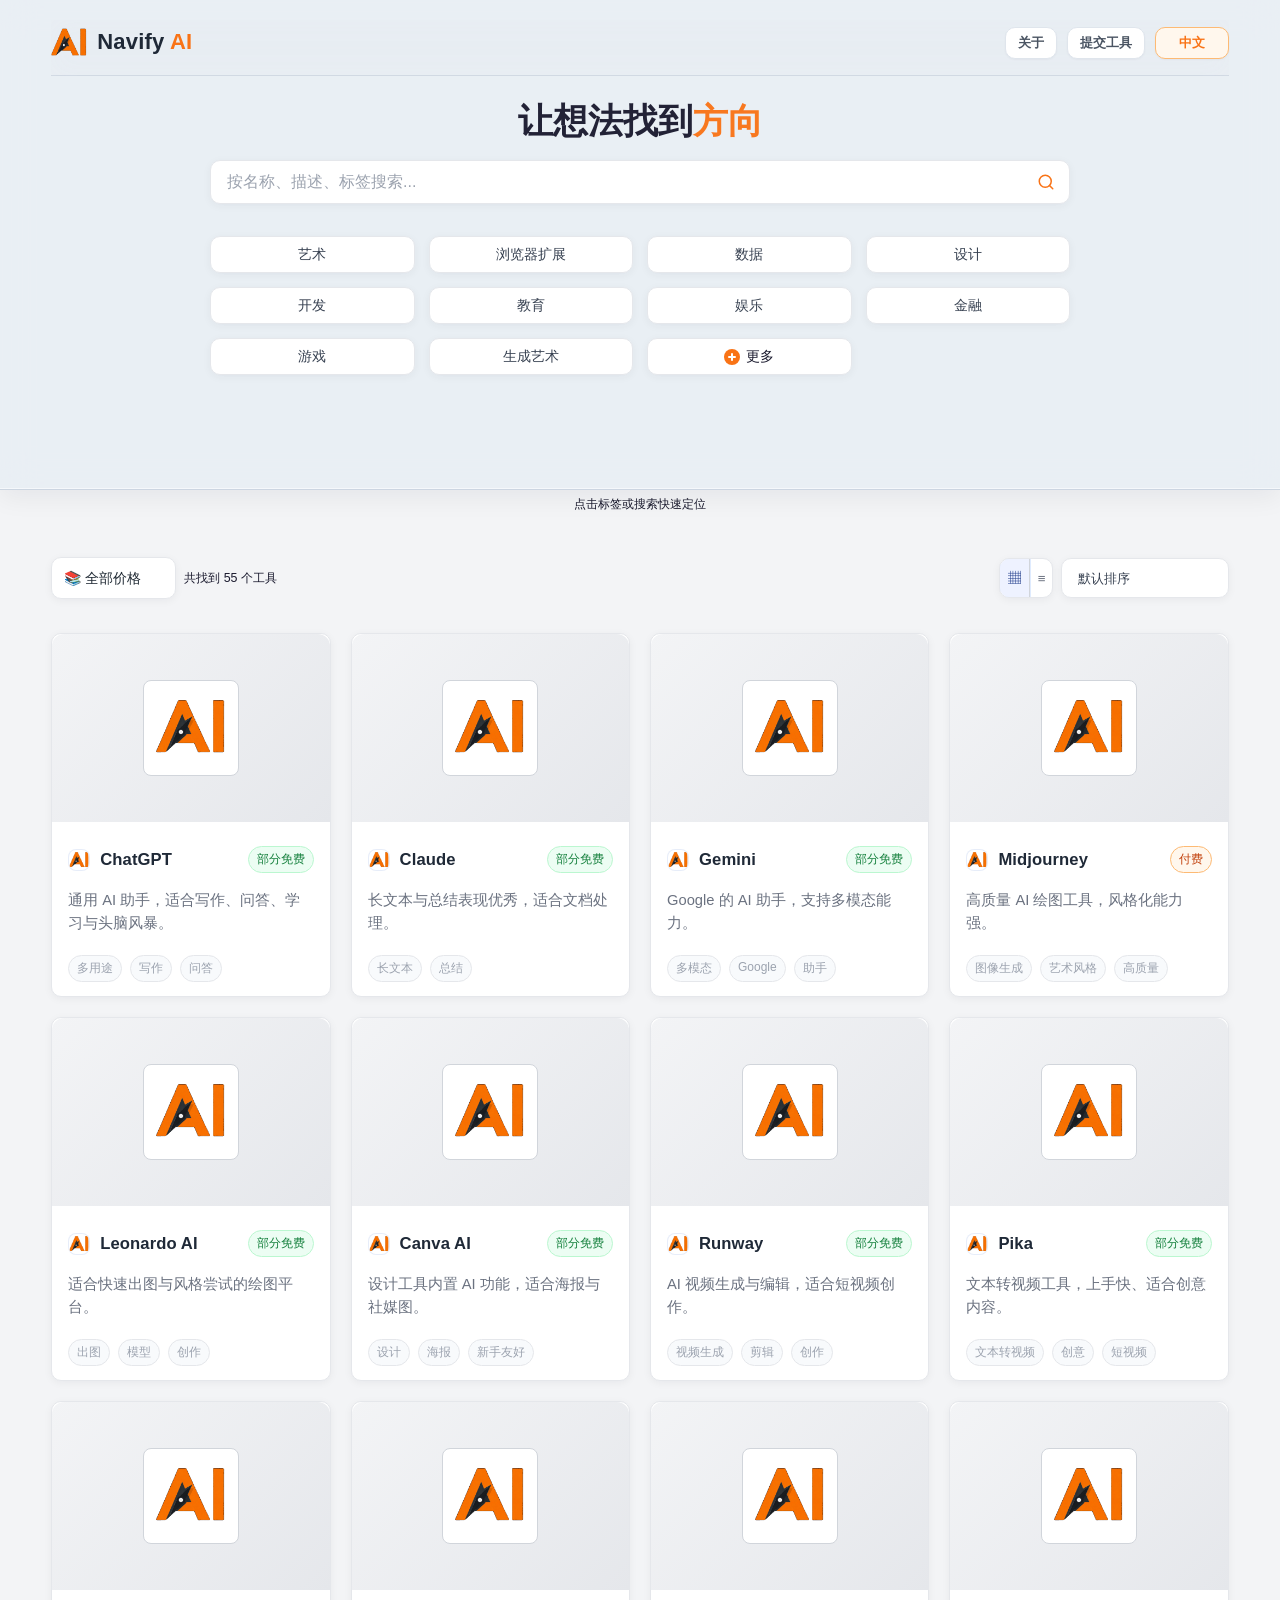
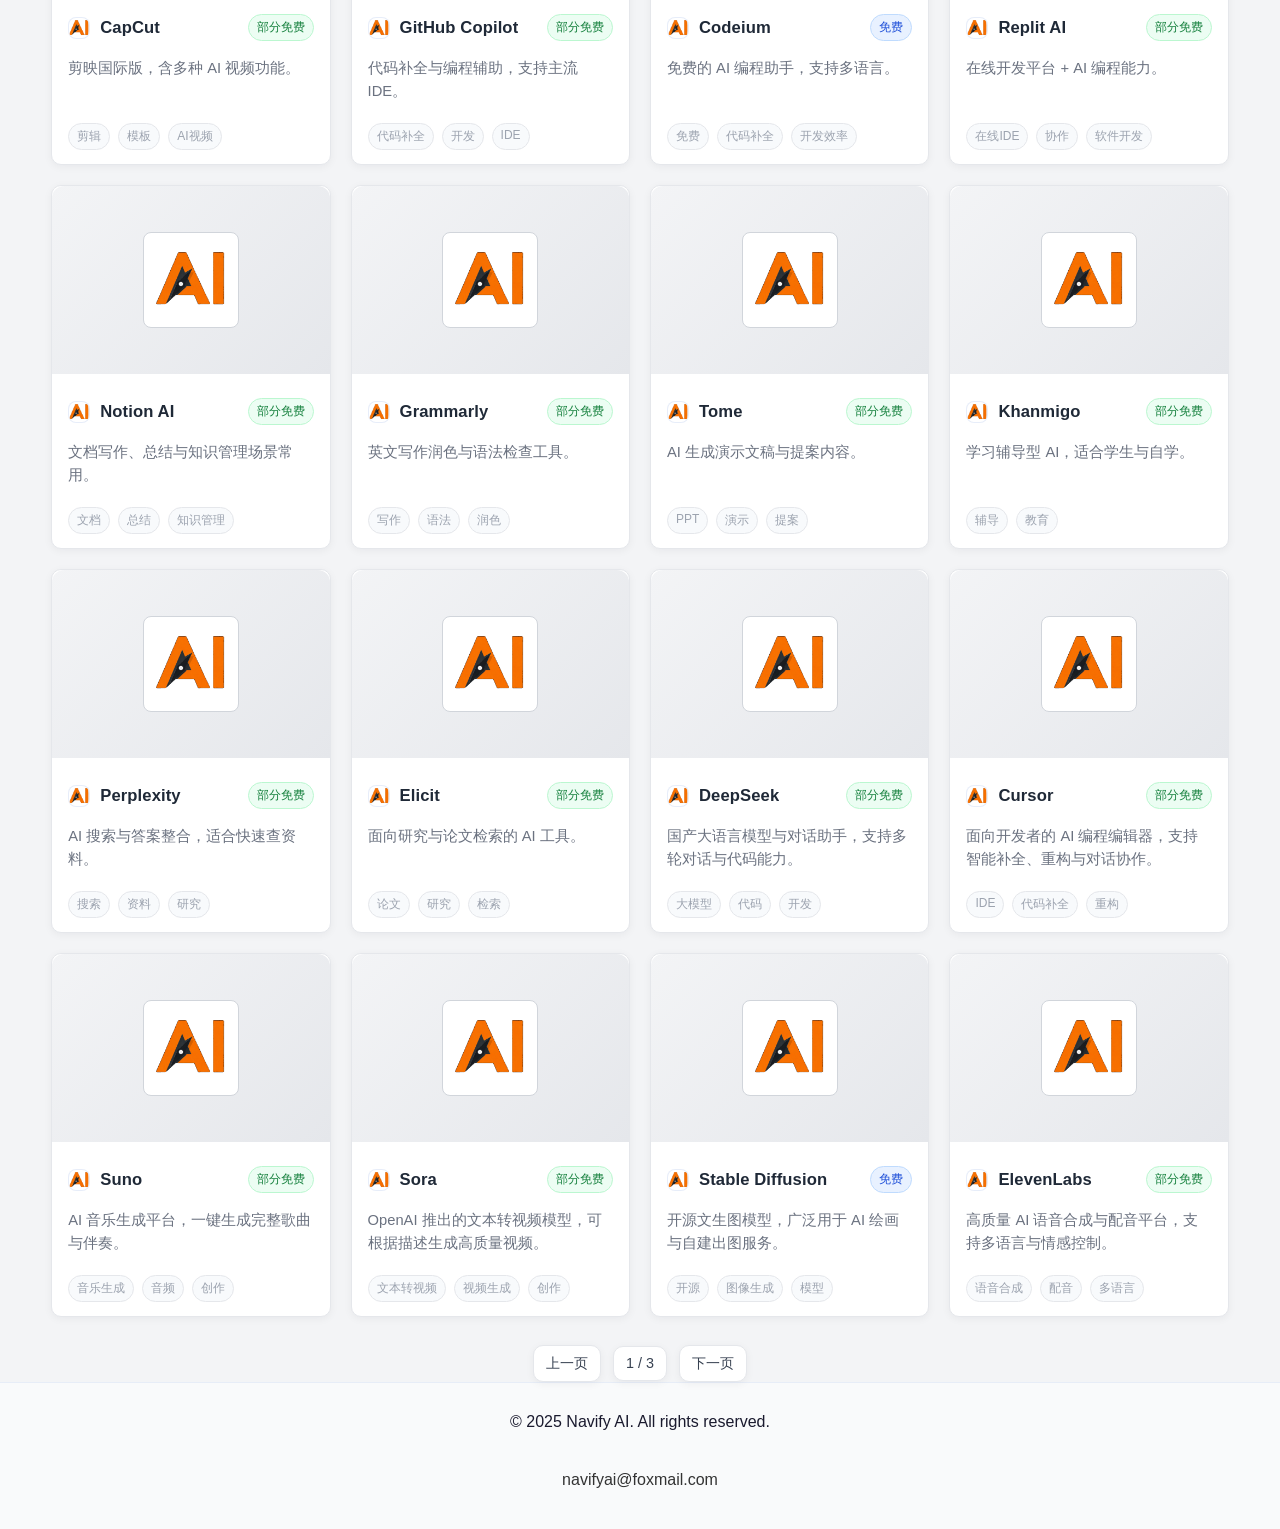
==== commit a3cd41cc: "Add files via upload" ====
--- a/index.html
+++ b/index.html
@@ -74,6 +74,7 @@
       <article class="metric"><span id="mCatsLabel">分类数</span><strong id="mCats">0</strong></article>
     </section>
     <p id="firstVisitHint" class="first-visit-hint hidden">点击标签或搜索快速定位</p>
+    <div id="recentToolsRow" class="category-tags hidden"></div>
 
     <section class="list-toolbar">
       <div class="stats-row">
@@ -90,6 +91,7 @@
     </section>
 
     <section id="toolGrid" class="tool-grid"></section>
+    <div id="pagination" class="stats"></div>
     <p id="emptyState" class="empty hidden">没有找到匹配工具，请尝试其它关键词。</p>
     <div id="emptyGuide" class="empty-guide hidden"></div>
   </main>
@@ -103,6 +105,8 @@
 
   <button id="toTopBtn" class="to-top" type="button" aria-label="Back to top">↑</button>
 
+  <script src="./i18n.js" defer></script>
+  <script src="./locales.js" defer></script>
   <script src="./main.js" defer></script>
 </body>
 </html>
--- a/style.css
+++ b/style.css
@@ -72,7 +72,7 @@
   color: #dcebff;
   background: rgba(22, 33, 58, .72);
   border-radius: 10px;
-  padding: 7px 12px;
+  padding: var(--space-2) var(--space-3);
   font-weight: 600;
   backdrop-filter: blur(6px);
 }
@@ -94,7 +94,7 @@
   display: inline-block;
   text-decoration: none;
   border-radius: 10px;
-  padding: 8px 12px;
+  padding: var(--space-2) var(--space-3);
   font-size: .94rem;
   font-weight: 700;
   border: 1px solid transparent;
@@ -116,7 +116,7 @@
   background: var(--panel);
   color: var(--text);
   border-radius: 10px;
-  padding: 10px 12px;
+  padding: var(--space-3) var(--space-3);
   outline: none;
   backdrop-filter: blur(4px);
 }
@@ -133,7 +133,7 @@
   color: #d7e6ff;
   border: 1px solid var(--line);
   border-radius: 999px;
-  padding: 6px 10px;
+  padding: var(--space-2) calc(var(--space-3) - 2px);
   font-size: .86rem;
   font-weight: 600;
   cursor: pointer;
@@ -155,7 +155,7 @@
   background: #ffffff !important;
   border: 1px solid #d1d5db !important;
   border-radius: 999px !important;
-  padding: 6px 12px;
+  padding: var(--space-2) var(--space-3);
   font-size: .85rem;
   color: #374151 !important;
   cursor: pointer;
@@ -239,7 +239,7 @@
   background: var(--panel-strong);
   border: 1px solid var(--line);
   border-radius: 12px;
-  padding: 10px 12px;
+  padding: var(--space-3) var(--space-3);
 }
 .metric span { display: block; color: var(--muted); font-size: .85rem; }
 .metric strong { display: block; margin-top: 3px; font-size: 1.2rem; }
@@ -318,6 +318,7 @@
   min-height: 44px;
   display: -webkit-box;
   -webkit-line-clamp: 2;
+  line-clamp: 2;
   -webkit-box-orient: vertical;
   overflow: hidden;
 }
@@ -335,13 +336,13 @@
   background: rgba(31, 45, 73, .86);
   border: 1px solid rgba(142, 166, 216, .2);
   border-radius: 999px;
-  padding: 2px 8px;
+  padding: var(--space-1) var(--space-2);
 }
 .badge {
   font-size: .74rem;
   font-weight: 700;
   border-radius: 999px;
-  padding: 4px 8px;
+  padding: var(--space-1) var(--space-2);
   color: #fff;
 }
 .badge.free { background: #4f8dff; }
@@ -402,6 +403,27 @@
 }
 
 .empty-guide { text-align:center; color:#8fa6d8; margin-top:6px; font-size:.9rem; }
+.empty-guide-wrap { display:flex; gap:8px; justify-content:center; flex-wrap:wrap; margin-top:8px; }
+.empty-suggest-btn,
+.empty-reset-btn {
+  border: 1px solid var(--line-soft);
+  background: var(--surface);
+  color: var(--color-text-secondary);
+  border-radius: var(--radius-pill);
+  padding: var(--space-2) var(--space-3);
+  font-size: 13px;
+  cursor: pointer;
+}
+.empty-suggest-btn:hover,
+.empty-reset-btn:hover {
+  border-color: #cbd5e1;
+  color: #374151;
+}
+.empty-reset-btn {
+  border-color: #fdba74;
+  color: #c2410c;
+  background: #fff7ed;
+}
 
 .visit, .visit.visit-default, .visit.visit-chat, .visit.visit-image, .visit.visit-video, .visit.visit-code { background: rgba(59,130,246,0.3); color: #dbeafe; border: 1px solid rgba(96,165,250,0.45); backdrop-filter: blur(2px); }\n.visit:hover, .visit.visit-default:hover, .visit.visit-chat:hover, .visit.visit-image:hover, .visit.visit-video:hover, .visit.visit-code:hover { background: rgba(59,130,246,0.5); border-color: rgba(147,197,253,0.75); color: #eff6ff; }
 
@@ -577,7 +599,7 @@
   border: 1px solid #e5e7eb !important;
   border-radius: 999px !important;
   font-size: 12px !important;
-  padding: 3px 8px !important;
+  padding: var(--space-1) var(--space-2) !important;
 }
 
 /* stats area light style */
@@ -669,13 +691,13 @@
   border:1px solid #d1d5db;
   color:#1f2933;
   border-radius:8px;
-  padding:10px 12px;
+  padding: var(--space-3) var(--space-3);
   font-size:14px;
 }
 .view-controls{display:flex;align-items:center;gap:8px;}
-.view-btn{width:40px;height:40px;border:1px solid #d1d5db;background:#fff;color:#374151;border-radius:8px;cursor:pointer;}
+.view-btn{width:40px;height:40px;border:1px solid #d1d5db;background:#fff;color:#374151;border-radius:8px;cursor:pointer;padding: var(--space-2);}
 .view-btn.active{background:#1a1a2e;color:#fff;border-color:#1a1a2e;}
-#sortInline{background:#fff;border:1px solid #d1d5db;color:#374151;border-radius:8px;padding:0 12px;min-width:140px;height:40px;}
+#sortInline{background:#fff;border:1px solid #d1d5db;color:#374151;border-radius:8px;padding:0 var(--space-3);min-width:140px;height:40px;}
 
 /* grid/list modes */
 .tool-grid{grid-template-columns:repeat(4,minmax(0,1fr)) !important;}
@@ -717,6 +739,7 @@
   margin: 4px 2px !important;
   display: -webkit-box;
   -webkit-line-clamp: 2;
+  line-clamp: 2;
   -webkit-box-orient: vertical;
   overflow: hidden;
 }
@@ -897,7 +920,7 @@
   color: #374151;
   font-size: 13px;
   font-weight: 700;
-  padding: 0 12px;
+  padding: 0 var(--space-3);
   cursor: pointer;
 }
 .clear-search-btn:hover {
@@ -989,7 +1012,7 @@
   align-items: center;
   justify-content: center;
   border-radius: 8px;
-  padding: 0 12px;
+  padding: 0 var(--space-3);
   font-size: 13px;
   line-height: 1;
 }
@@ -1052,7 +1075,7 @@
   height: 44px !important;
   font-size: 16px !important;
   border-radius: 8px !important;
-  padding: 0 52px 0 14px !important;
+  padding: 0 calc(var(--space-5) + 32px) 0 var(--space-4) !important;
   text-align: left !important;
 }
 #searchInput::placeholder {
@@ -1061,6 +1084,7 @@
 .clear-search-btn {
   height: 30px;
   border-radius: 8px;
+  padding: 0 var(--space-3) !important;
 }
 .category-tags {
   width: min(860px, 92%) !important;
@@ -1069,7 +1093,7 @@
 }
 .category-tag-btn {
   border-radius: 8px !important;
-  padding: 8px 12px;
+  padding: var(--space-2) var(--space-3);
   font-size: .9rem;
 }
 
@@ -1103,20 +1127,20 @@
 .card-top,
 .card .desc,
 .card .tags {
-  margin-left: 16px;
-  margin-right: 16px;
+  margin-left: var(--space-4);
+  margin-right: var(--space-4);
 }
 .card-top {
-  margin-top: 14px;
+  margin-top: calc(var(--space-3) + 2px);
 }
 .card .desc {
-  margin-top: 6px;
+  margin-top: calc(var(--space-2) - 2px);
   min-height: 48px;
 }
 .card .tags {
-  margin-top: 8px;
-  margin-bottom: 14px;
-  gap: 8px;
+  margin-top: var(--space-2);
+  margin-bottom: calc(var(--space-3) + 2px);
+  gap: var(--space-2);
 }
 
 .tool-grid.list-mode .card {
@@ -1151,7 +1175,7 @@
 @media (max-width: 900px) {
   .tool-grid.list-mode .card {
     grid-template-columns: 1fr !important;
-    grid-template-rows: auto auto auto auto;
+    grid-template-rows: auto autoi auto auto;
     row-gap: 8px;
   }
   .tool-grid.list-mode .card-media {
@@ -1239,7 +1263,131 @@
 
 #sortInline {
   background-position: calc(100% - 16px) center !important;
-  padding-left: 16px !important;
+  padding-left: var(--space-4) !important;
+}
+
+/* unified interaction rhythm */
+:root {
+  --motion-duration: var(--motion-duration-base);
+  --motion-ease: var(--motion-ease-standard);
+  --hover-lift: -3px;
+}
+
+.card[role="link"],
+.category-tag-btn,
+.view-btn,
+.top-actions .submit-entry,
+.top-actions .lang-toggle,
+.clear-search-btn,
+#sortInline,
+.price-filter {
+  transition: transform var(--motion-duration) var(--motion-ease), box-shadow var(--motion-duration) var(--motion-ease), border-color var(--motion-duration) var(--motion-ease), background-color var(--motion-duration) var(--motion-ease), color var(--motion-duration) var(--motion-ease);
+}
+
+.card[role="link"]:hover {
+  transform: translateY(var(--hover-lift));
+}
+
+.category-tag-btn:hover,
+.view-btn:hover,
+.top-actions .submit-entry:hover,
+.top-actions .lang-toggle:hover,
+.clear-search-btn:hover {
+  transform: translateY(var(--hover-lift));
+}
+
+#sortInline:hover,
+.price-filter:hover {
+  border-color: #94a3b8 !important;
+}
+
+/* design tokens */
+:root {
+  --color-surface: #ffffff;
+  --color-surface-soft: #f8fafc;
+  --color-border: #e5e7eb;
+  --color-border-strong: #e2e8f0;
+  --color-text-primary: #1a1a2e;
+  --color-text-secondary: #6b7280;
+  --color-accent: #f97316;
+
+  --radius-sm: 8px;
+  --radius-md: 10px;
+  --radius-lg: 12px;
+  --radius-pill: 999px;
+
+  --shadow-sm: 0 1px 2px rgba(15, 23, 42, 0.06);
+  --shadow-md: 0 4px 12px rgba(15, 23, 42, 0.10);
+  --shadow-hover: 0 6px 14px rgba(15, 23, 42, 0.10);
+
+  --space-1: 4px;
+  --space-2: 8px;
+  --space-3: 12px;
+  --space-4: 16px;
+  --space-5: 20px;
+
+  --motion-duration-fast: .15s;
+  --motion-duration-base: .2s;
+  --motion-ease-standard: cubic-bezier(.2, .8, .2, 1);
+
+  --surface: var(--color-surface);
+  --surface-soft: var(--color-surface-soft);
+  --line-soft: var(--color-border);
+}
+
+.card,
+.stats-cards .metric,
+.price-filter,
+#sortInline,
+.view-segment,
+.view-btn,
+#searchInput,
+.clear-search-btn,
+.category-tag-btn,
+.top-actions .submit-entry,
+.top-actions .lang-toggle {
+  border-radius: var(--radius-md) !important;
+}
+
+.card,
+.stats-cards .metric,
+.price-filter,
+#sortInline,
+#searchInput,
+.clear-search-btn,
+.category-tag-btn,
+.top-actions .submit-entry {
+  background: var(--surface) !important;
+  border-color: var(--line-soft) !important;
+}
+
+.card,
+.stats-cards .metric {
+  box-shadow: var(--shadow-sm) !important;
+}
+
+.card:hover {
+  box-shadow: var(--shadow-md) !important;
+}
+
+.card .tag {
+  background: var(--surface-soft) !important;
+  border-color: var(--line-soft) !important;
+  color: #9ca3af !important;
+  font-weight: 500 !important;
+}
+
+#searchInput:focus {
+  border-color: #fb923c !important;
+  box-shadow: 0 0 0 2px rgba(249, 115, 22, 0.16) !important;
+}
+
+/* subtle card hover */
+.card[role="link"]:hover,
+.card:hover {
+  transform: translateY(var(--hover-lift));
+  box-shadow: var(--shadow-hover) !important;
+  border-color: var(--color-border-strong) !important;
 }
 
 /* detail page */
@@ -1313,3 +1461,375 @@
   margin-top: 16px;
   flex-wrap: wrap;
 }
+
+/* final palette: light gray + orange accents + subtle blue interactions */
+:root {
+  --color-surface: #ffffff;
+  --color-surface-soft: #f8fafc;
+  --color-border: #e5e7eb;
+  --color-border-strong: #dde3ea;
+  --color-text-primary: #1f2937;
+  --color-text-secondary: #6b7280;
+  --color-accent: #f97316;
+  --color-interaction: #3b82f6;
+
+  --shadow-sm: 0 2px 8px rgba(15, 23, 42, 0.05);
+  --shadow-md: 0 8px 24px rgba(15, 23, 42, 0.08);
+  --shadow-hover: 0 10px 28px rgba(15, 23, 42, 0.10);
+}
+
+body {
+  background: #f3f4f6 !important;
+  color: var(--color-text-primary) !important;
+}
+
+.site-header {
+  background: #eceff3 !important;
+}
+
+.top-actions .lang-toggle,
+.slogan-accent,
+#heroTitle .slogan-accent,
+#heroTitle .accent,
+.brand-ai {
+  color: var(--color-accent) !important;
+}
+
+.card,
+.stats-cards .metric,
+.view-segment,
+#searchInput,
+#sortInline,
+.price-filter,
+.category-tag-btn,
+.top-actions .submit-entry,
+.clear-search-btn {
+  background: var(--color-surface) !important;
+  border-color: var(--color-border) !important;
+  box-shadow: var(--shadow-sm) !important;
+}
+
+.card:hover,
+.card[role="link"]:hover {
+  box-shadow: var(--shadow-hover) !important;
+  border-color: var(--color-border-strong) !important;
+}
+
+.view-segment .view-btn.active,
+.card[role="link"]:focus {
+  box-shadow: 0 0 0 2px rgba(59, 130, 246, 0.16) !important;
+}
+
+#searchInput:focus,
+#sortInline:focus,
+.price-filter:focus {
+  border-color: #93c5fd !important;
+  box-shadow: 0 0 0 2px rgba(59, 130, 246, 0.14) !important;
+}
+
+.category-tag-btn.is-active {
+  background: #fff7ed !important;
+  border-color: #fdba74 !important;
+  color: #c2410c !important;
+  box-shadow: 0 0 0 2px rgba(249, 115, 22, 0.16) !important;
+}
+
+.badge {
+  border: 1px solid transparent;
+}
+.badge.free {
+  background: #e8f1ff !important;
+  color: #1d4ed8 !important;
+  border-color: #bfdbfe !important;
+}
+.badge.freemium {
+  background: #ecfdf3 !important;
+  color: #15803d !important;
+  border-color: #bbf7d0 !important;
+}
+.badge.paid {
+  background: #fff7ed !important;
+  color: #c2410c !important;
+  border-color: #fdba74 !important;
+}
+
+/* unified corner radius for icons, tags, buttons */
+:root {
+  --radius-icon: var(--radius-sm);
+  --radius-tag: var(--radius-pill);
+  --radius-button: var(--radius-md);
+
+  --font-title-size: 1.04rem;
+  --font-title-weight: 700;
+  --font-title-letter: 0.1px;
+
+  --font-desc-size: 0.92rem;
+  --font-desc-weight: 400;
+  --font-desc-color: #6b7280;
+
+  --font-meta-size: 0.78rem;
+  --font-meta-weight: 500;
+  --font-meta-color: #9ca3af;
+
+  --nav-height: 32px;
+}
+
+.tool-icon,
+.brand-logo,
+.tool-logo-large,
+.category-tag-btn .more-icon {
+  border-radius: var(--radius-icon) !important;
+}
+
+.tag,
+.badge,
+.empty-suggest-btn,
+.empty-reset-btn {
+  border-radius: var(--radius-tag) !important;
+}
+
+button,
+.btn,
+.view-btn,
+.submit-entry,
+.lang-toggle,
+.clear-search-btn,
+.category-tag-btn,
+#sortInline,
+.price-filter,
+.visit {
+  border-radius: var(--radius-button) !important;
+}
+
+/* typography hierarchy */
+.card h3,
+.tool-head h3,
+.detail-title {
+  font-size: var(--font-title-size) !important;
+  font-weight: var(--font-title-weight) !important;
+  letter-spacing: var(--font-title-letter) !important;
+  color: var(--color-text-primary) !important;
+}
+
+.card .desc,
+.detail-desc,
+.hero-sub {
+  font-size: var(--font-desc-size) !important;
+  font-weight: var(--font-desc-weight) !important;
+  color: var(--font-desc-color) !important;
+  line-height: 1.55 !important;
+}
+
+.tag,
+.badge,
+.empty-suggest-btn,
+.empty-reset-btn,
+#stats,
+.stats,
+.first-visit-hint,
+.meta .cat {
+  font-size: var(--font-meta-size) !important;
+  font-weight: var(--font-meta-weight) !important;
+  color: var(--font-meta-color);
+}
+
+/* premium top navigation */
+.site-header {
+  background: rgba(238, 241, 245, 0.8) !important;
+  backdrop-filter: blur(8px);
+  border-bottom: 1px solid #dfe5ec !important;
+  padding: 20px 0 14px !important;
+}
+
+.topbar {
+  min-height: 56px;
+  align-items: center !important;
+  border-bottom: none !important;
+  margin-bottom: 0 !important;
+  padding-bottom: 0 !important;
+}
+
+.brand-wrap {
+  gap: 10px !important;
+}
+
+.brand-wrap h1 {
+  margin: 0 !important;
+  font-size: 22px !important;
+  font-weight: 700 !important;
+  letter-spacing: 0.2px !important;
+  color: #1f2937 !important;
+}
+
+.subtitle,
+.hero-sub {
+  color: #9aa3af !important;
+}
+
+.top-actions {
+  gap: 10px !important;
+}
+
+.top-actions .submit-entry,
+.top-actions .lang-toggle {
+  height: var(--nav-height) !important;
+  padding: 0 var(--space-3) !important;
+  border-radius: var(--radius-button) !important;
+  border: 1px solid #dfe5ec !important;
+  background: #ffffff !important;
+  color: #4b5563 !important;
+  font-weight: 600 !important;
+  box-shadow: 0 1px 2px rgba(15, 23, 42, 0.04) !important;
+}
+
+.top-actions .submit-entry:hover,
+.top-actions .lang-toggle:hover {
+  background: #f8fafc !important;
+  border-color: #cfd8e3 !important;
+  color: #1f2937 !important;
+}
+
+.top-actions .lang-toggle {
+  color: var(--color-accent) !important;
+  border-color: #fdba74 !important;
+  background: #fff7ed !important;
+}
+
+.hero {
+  background: transparent !important;
+  border: none !important;
+  box-shadow: none !important;
+  margin-top: 8px !important;
+  padding: 8px 0 0 !important;
+}
+
+/* top header final override (frosted B) */
+.site-header {
+  background: rgba(232, 237, 243, 0.84) !important;
+  -webkit-backdrop-filter: blur(18px) saturate(135%);
+  backdrop-filter: blur(18px) saturate(135%);
+  border-bottom: 1px solid rgba(148, 163, 184, 0.34) !important;
+  box-shadow: inset 0 -1px 0 rgba(255, 255, 255, 0.55), 0 8px 24px rgba(15, 23, 42, 0.06) !important;
+}
+
+.topbar {
+  border-bottom: 1px solid rgba(148, 163, 184, 0.26) !important;
+  padding-bottom: 10px !important;
+  margin-bottom: 8px !important;
+}
+
+.hero {
+  opacity: 0.96;
+}
+
+/* compact sticky header on scroll (topbar only) */
+.site-header {
+  transition: padding var(--motion-duration-base) var(--motion-ease-standard), background-color var(--motion-duration-base) var(--motion-ease-standard), backdrop-filter var(--motion-duration-base) var(--motion-ease-standard), box-shadow var(--motion-duration-base) var(--motion-ease-standard);
+}
+
+.topbar {
+  position: sticky;
+  top: 0;
+  z-index: 40;
+  background: rgba(232, 237, 243, 0.78) !important;
+  -webkit-backdrop-filter: blur(12px) saturate(125%);
+  backdrop-filter: blur(12px) saturate(125%);
+}
+
+body.header-compact .topbar {
+  min-height: 48px;
+  margin-bottom: 4px !important;
+  padding-bottom: 8px !important;
+  background: rgba(232, 237, 243, 0.92) !important;
+  -webkit-backdrop-filter: blur(18px) saturate(140%);
+  backdrop-filter: blur(18px) saturate(140%);
+  box-shadow: inset 0 -1px 0 rgba(255, 255, 255, 0.6), 0 10px 26px rgba(15, 23, 42, 0.08) !important;
+}
+
+body.header-compact .brand-logo {
+  width: 32px !important;
+  height: 32px !important;
+}
+
+body.header-compact .brand-wrap h1 {
+  font-size: 20px !important;
+}
+
+body.header-compact .hero {
+  padding-top: 4px !important;
+  margin-top: 4px !important;
+  margin-bottom: 2px !important;
+}
+
+.brand-logo {
+  width: 36px !important;
+  height: 36px !important;
+  border: none !important;
+  background: transparent !important;
+  padding: 0 !important;
+}
+
+#searchInput {
+  background-image: url("data:image/svg+xml,%3Csvg xmlns='http://www.w3.org/2000/svg' width='18' height='18' viewBox='0 0 24 24' fill='none' stroke='%23f97316' stroke-width='2' stroke-linecap='round' stroke-linejoin='round'%3E%3Ccircle cx='11' cy='11' r='8'/%3E%3Cline x1='21' y1='21' x2='16.65' y2='16.65'/%3E%3C/svg%3E") !important;
+  background-repeat: no-repeat !important;
+  background-position: right 14px center !important;
+}
+
+.clear-search-btn {
+  background: #ffffff !important;
+  border-color: #cbd5e1 !important;
+  color: #374151 !important;
+}
+
+.clear-search-btn:hover {
+  background: #ffedd5 !important;
+  border-color: #fb923c !important;
+  color: #9a3412 !important;
+  transform: translateY(-50%) !important;
+}
+
+.clear-search-btn:focus,
+.clear-search-btn:active {
+  transform: translateY(-50%) !important;
+}
+
+.top-actions {
+  position: relative;
+}
+
+.lang-toggle-dropdown {
+  min-width: 74px;
+  justify-content: center;
+}
+
+.lang-menu {
+  position: absolute;
+  top: calc(100% + 8px);
+  right: 0;
+  min-width: 110px;
+  padding: 6px;
+  border: 1px solid #d8dee8;
+  border-radius: 10px;
+  background: rgba(255, 255, 255, 0.96);
+  box-shadow: 0 10px 24px rgba(15, 23, 42, 0.1);
+  -webkit-backdrop-filter: blur(10px);
+  backdrop-filter: blur(10px);
+  z-index: 80;
+}
+
+.lang-menu button {
+  width: 100%;
+  border: 0;
+  background: transparent;
+  border-radius: 8px;
+  padding: var(--space-2) var(--space-3);
+  text-align: left;
+  color: #374151;
+  font-weight: 600;
+  cursor: pointer;
+}
+
+.lang-menu button:hover {
+  background: #fff7ed;
+  color: #c2410c;
+}
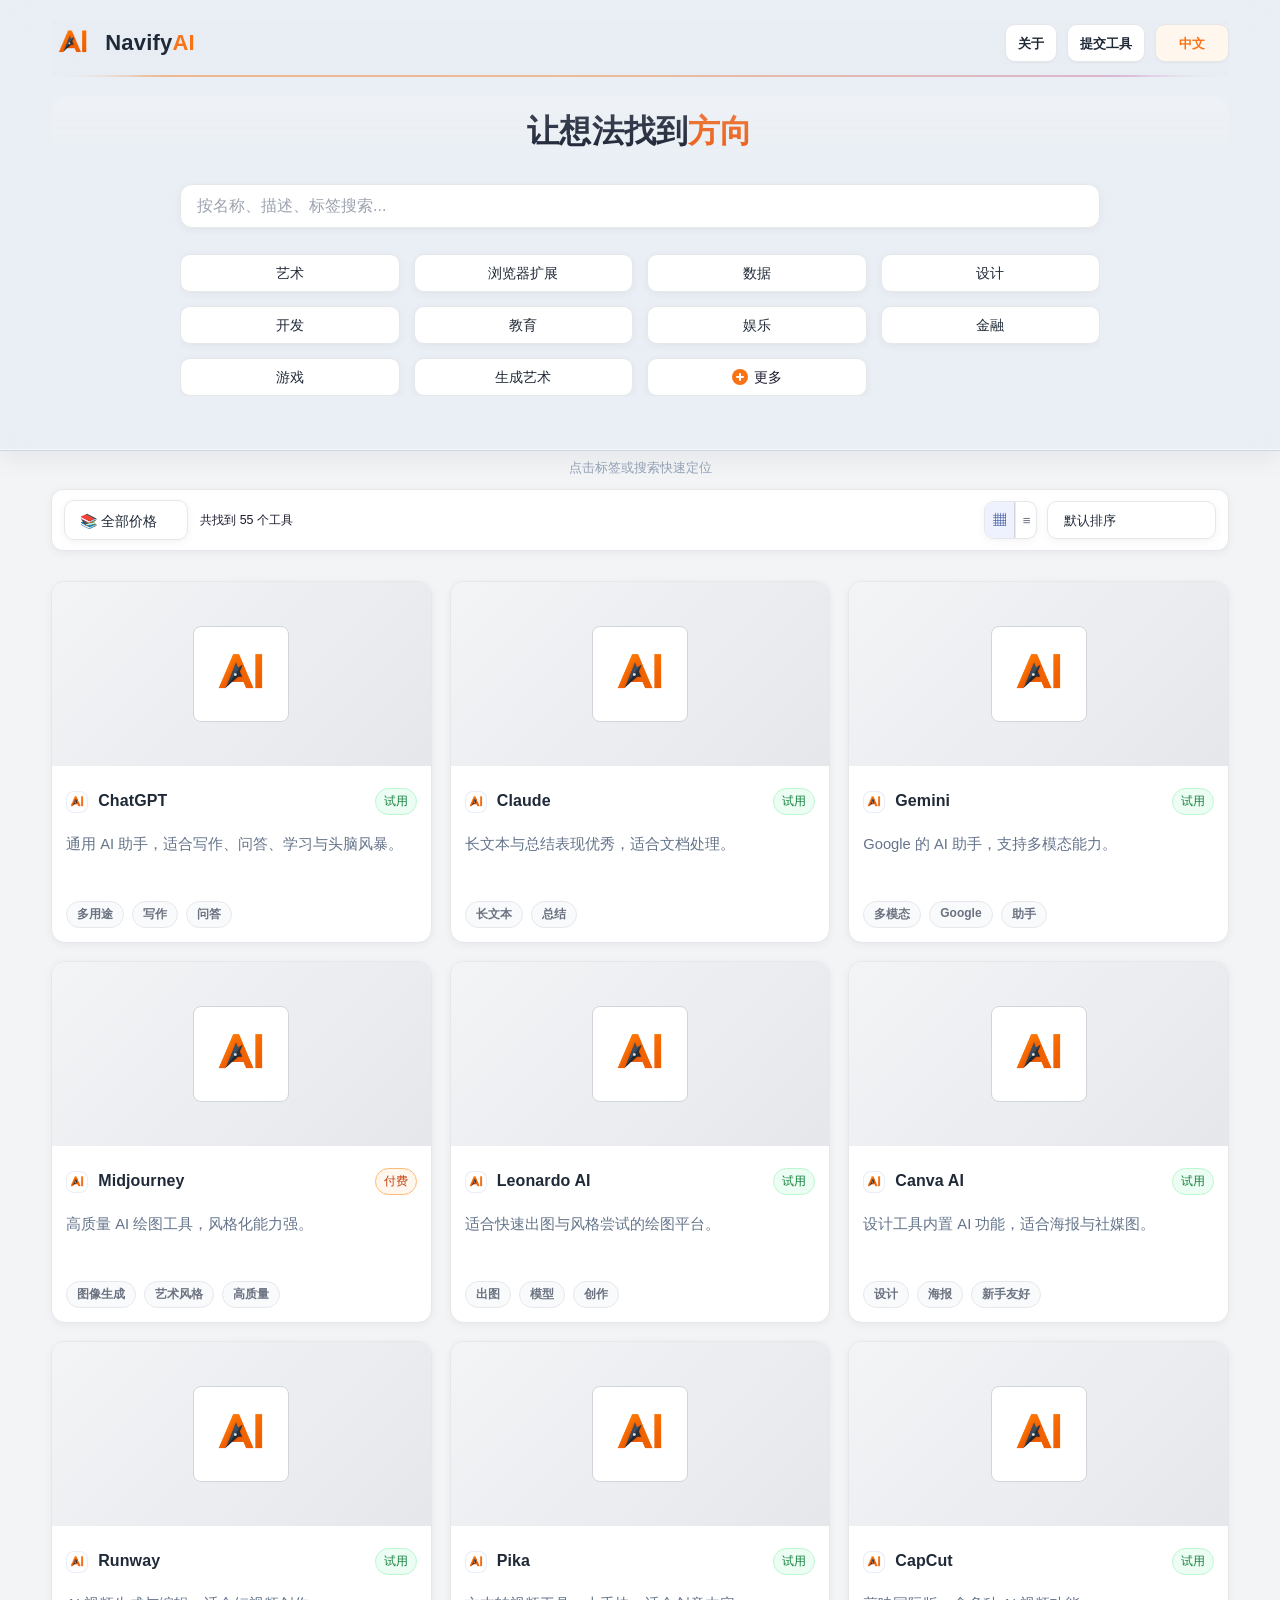
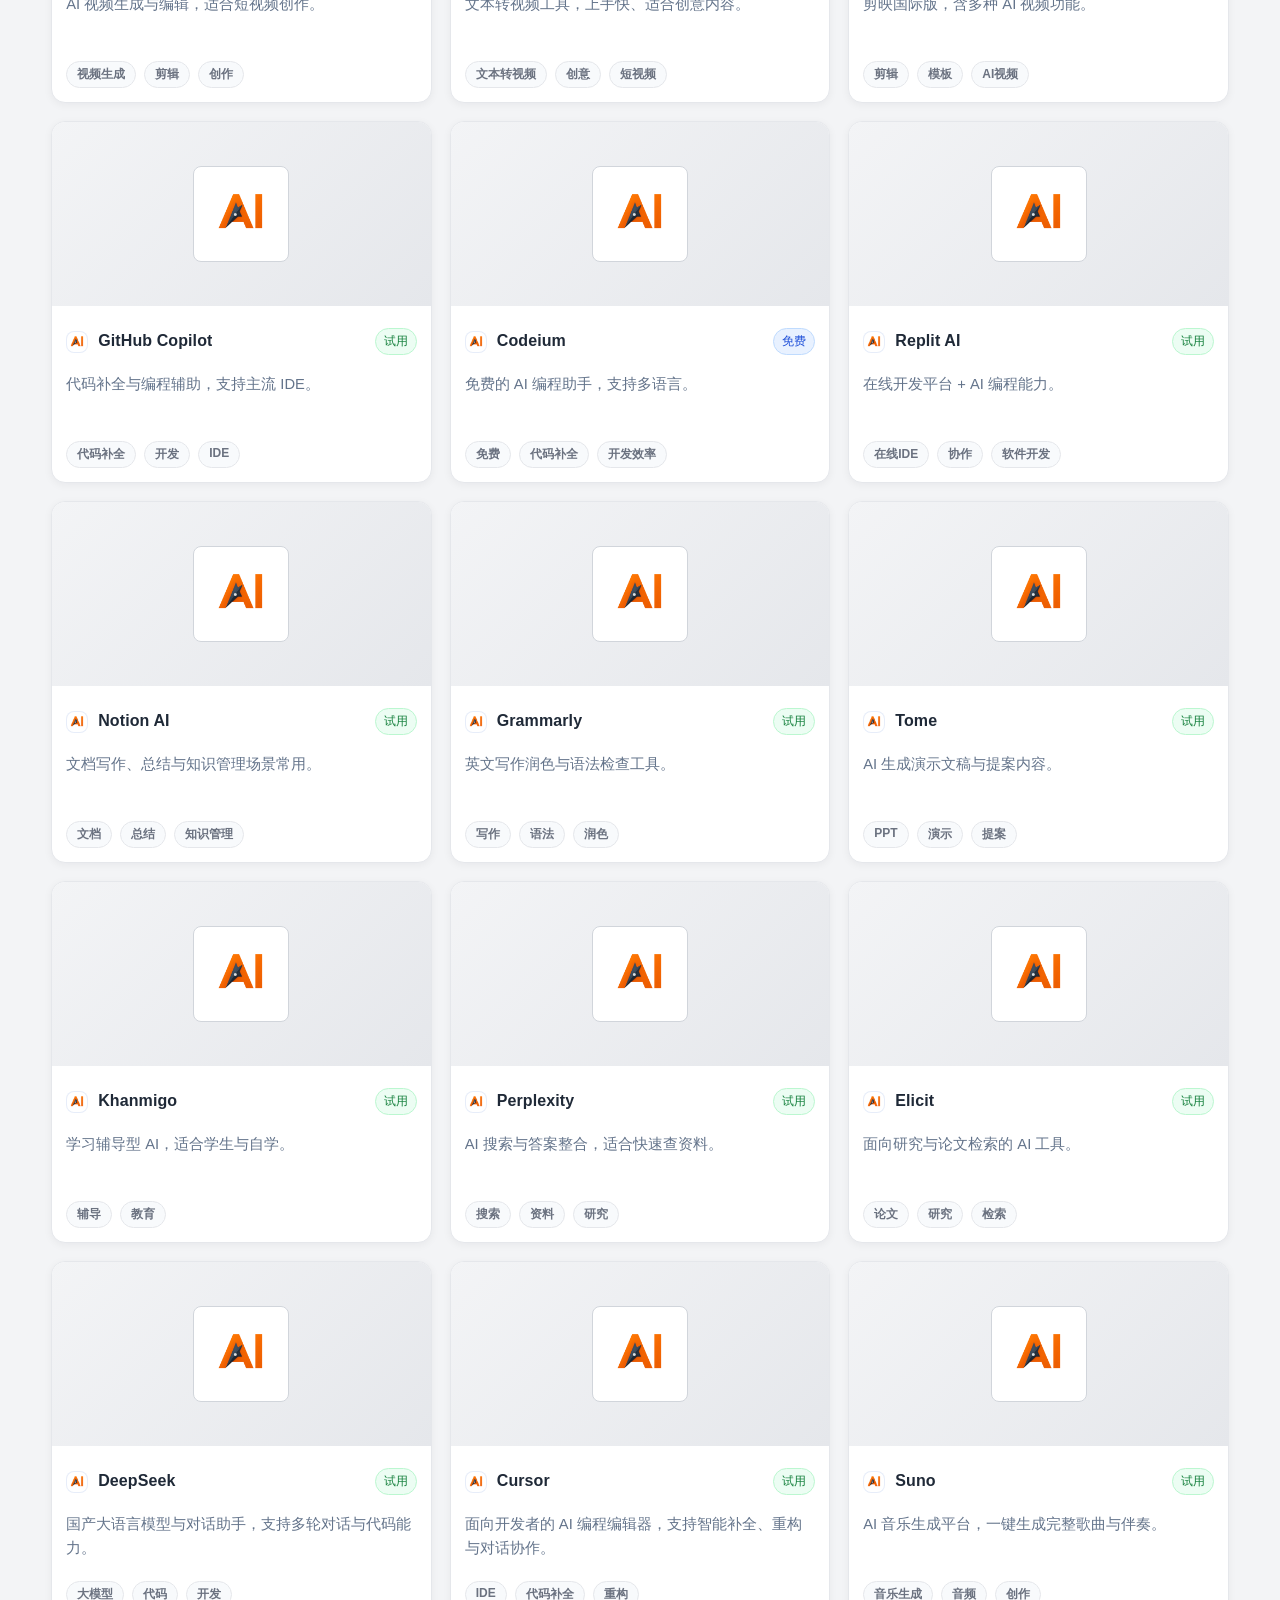
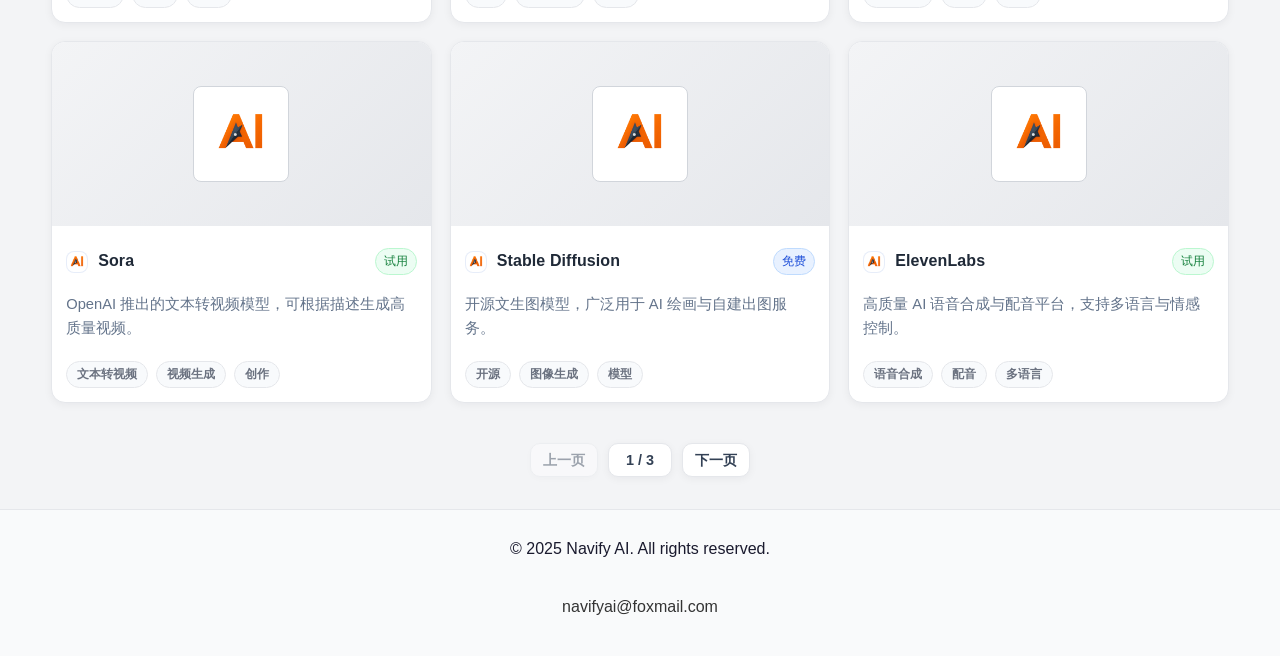
==== commit 42ff7a1f: "Add files via upload" ====
--- a/index.html
+++ b/index.html
@@ -68,11 +68,6 @@
   </header>
 
   <main class="container">
-    <section class="stats-cards">
-      <article class="metric"><span id="mTotalLabel">总工具</span><strong id="mTotal">0</strong></article>
-      <article class="metric"><span id="mFreeLabel">免费/免费试用</span><strong id="mFree">0</strong></article>
-      <article class="metric"><span id="mCatsLabel">分类数</span><strong id="mCats">0</strong></article>
-    </section>
     <p id="firstVisitHint" class="first-visit-hint hidden">点击标签或搜索快速定位</p>
     <div id="recentToolsRow" class="category-tags hidden"></div>
 
--- a/style.css
+++ b/style.css
@@ -1,16 +1,52 @@
 :root {
-  --bg: #0b1220;
-  --bg-soft: #0f1b31;
-  --panel: #1a1d28;
-  --panel-strong: #1a1d28;
-  --text: #e8efff;
-  --muted: #9fb0d2;
-  --line: rgba(151, 176, 225, 0.18);
-  --primary: #78a9ff;
-  --primary-hover: #93bbff;
-  --free: #2ccf8a;
-  --freemium: #f1be4c;
-  --paid: #f06f8d;
+  /* Typography */
+  --font-sans: Inter, "PingFang SC", "Microsoft YaHei", "Segoe UI", sans-serif;
+
+  /* Core colors */
+  --color-bg: #0b1220;
+  --color-bg-soft: #0f1b31;
+  --color-surface: #1a1d28;
+  --color-surface-strong: #1a1d28;
+  --color-text-primary: #e8efff;
+  --color-text-secondary: #9fb0d2;
+  --color-border: rgba(151, 176, 225, 0.18);
+  --color-primary: #78a9ff;
+  --color-primary-hover: #93bbff;
+  --color-success: #2ccf8a;
+  --color-warning: #f1be4c;
+  --color-danger: #f06f8d;
+
+  /* Radius */
+  --radius-sm: 8px;
+  --radius-md: 10px;
+  --radius-lg: 12px;
+  --radius-xl: 14px;
+  --radius-pill: 999px;
+
+  /* Space */
+  --space-1: 4px;
+  --space-2: 8px;
+  --space-3: 12px;
+  --space-4: 16px;
+  --space-5: 20px;
+
+  /* Shadow */
+  --shadow-sm: 0 2px 8px rgba(15, 23, 42, 0.06);
+  --shadow-md: 0 8px 20px rgba(15, 23, 42, 0.1);
+
+  /* Compatibility aliases */
+  --bg: var(--color-bg);
+  --bg-soft: var(--color-bg-soft);
+  --panel: var(--color-surface);
+  --panel-strong: var(--color-surface-strong);
+  --text: var(--color-text-primary);
+  --muted: var(--color-text-secondary);
+  --line: var(--color-border);
+  --primary: var(--color-primary);
+  --primary-hover: var(--color-primary-hover);
+  --free: var(--color-success);
+  --freemium: var(--color-warning);
+  --paid: var(--color-danger);
 }
 
 * { box-sizing: border-box; }
@@ -18,7 +54,7 @@
 body {
   margin: 0;
   color: var(--text);
-  font-family: Inter, "PingFang SC", "Microsoft YaHei", "Segoe UI", sans-serif;
+  font-family: var(--font-sans);
   background:
     radial-gradient(900px 500px at 8% -5%, rgba(98, 132, 255, 0.22), transparent 65%),
     radial-gradient(1000px 520px at 100% 0%, rgba(75, 173, 255, 0.18), transparent 58%),
@@ -1833,3 +1869,954 @@
   background: #fff7ed;
   color: #c2410c;
 }
+
+.detail-page #backListTop,
+.detail-page .detail-actions .btn-ghost {
+  background: #f97316 !important;
+  border-color: #f97316 !important;
+  color: #111111 !important;
+}
+
+.detail-page #backListTop:hover,
+.detail-page .detail-actions .btn-ghost:hover {
+  background: #ea580c !important;
+  border-color: #ea580c !important;
+  color: #111111 !important;
+}
+
+.detail-page .detail-tags .tag {
+  background: #f97316 !important;
+  border-color: #f97316 !important;
+  color: #111111 !important;
+}
+
+/* V1 tokenized components */
+.btn-primary {
+  background: var(--color-primary) !important;
+  color: #071126 !important;
+}
+
+.btn-primary:hover {
+  background: var(--color-primary-hover) !important;
+}
+
+.btn-ghost {
+  background: color-mix(in srgb, var(--color-surface) 78%, transparent) !important;
+  border-color: var(--color-border) !important;
+  color: var(--color-text-primary) !important;
+}
+
+input,
+select,
+#sortInline,
+.price-filter {
+  background: var(--color-surface) !important;
+  border-color: var(--color-border) !important;
+  color: var(--color-text-primary) !important;
+  border-radius: var(--radius-md) !important;
+}
+
+input:focus,
+select:focus,
+#sortInline:focus,
+.price-filter:focus {
+  border-color: var(--color-primary) !important;
+  box-shadow: 0 0 0 2px color-mix(in srgb, var(--color-primary) 22%, transparent) !important;
+}
+
+.card {
+  background: var(--color-surface) !important;
+  border-color: var(--color-border) !important;
+  border-radius: var(--radius-xl) !important;
+  box-shadow: var(--shadow-sm) !important;
+}
+
+.card:hover {
+  box-shadow: var(--shadow-md) !important;
+}
+
+.top-actions .submit-entry,
+.top-actions .lang-toggle,
+.view-btn {
+  border-radius: var(--radius-md) !important;
+}
+
+/* V2 polished consistency */
+:root {
+  --space-section: 20px;
+  --space-block: 14px;
+  --space-inline: 10px;
+  --btn-height: 38px;
+}
+
+.hero,
+.controls,
+.category-tags,
+.stats,
+.tool-grid,
+.detail-card {
+  margin-top: var(--space-section) !important;
+}
+
+.card {
+  padding: var(--space-block) !important;
+}
+
+.card .desc {
+  margin-top: var(--space-inline) !important;
+  line-height: 1.58 !important;
+}
+
+.card .tags {
+  margin-top: var(--space-inline) !important;
+  gap: 8px !important;
+}
+
+.category-tag-btn,
+.view-btn,
+.top-actions .submit-entry,
+.top-actions .lang-toggle,
+.clear-search-btn,
+#sortInline,
+.price-filter,
+.btn {
+  min-height: var(--btn-height) !important;
+  border-radius: var(--radius-md) !important;
+  border: 1px solid var(--color-border) !important;
+  transition: background-color .16s ease, border-color .16s ease, color .16s ease, box-shadow .16s ease, transform .16s ease !important;
+}
+
+.category-tag-btn,
+.view-btn,
+.top-actions .submit-entry,
+.clear-search-btn,
+#sortInline,
+.price-filter {
+  background: var(--color-surface) !important;
+  color: var(--color-text-primary) !important;
+}
+
+.category-tag-btn:hover,
+.view-btn:hover,
+.top-actions .submit-entry:hover,
+.clear-search-btn:hover,
+#sortInline:hover,
+.price-filter:hover {
+  border-color: color-mix(in srgb, var(--color-primary) 42%, var(--color-border)) !important;
+  box-shadow: var(--shadow-sm) !important;
+}
+
+.category-tag-btn.is-active {
+  background: #f97316 !important;
+  border-color: #f97316 !important;
+  color: #111111 !important;
+  box-shadow: 0 0 0 2px rgba(249, 115, 22, 0.24) !important;
+}
+
+.tag,
+.detail-tags .tag,
+.card .tag {
+  border-radius: var(--radius-pill) !important;
+  padding: 4px 10px !important;
+  font-size: 12px !important;
+  font-weight: 600 !important;
+}
+
+.card .tag {
+  background: var(--color-surface-soft) !important;
+  border: 1px solid var(--color-border) !important;
+  color: var(--color-text-secondary) !important;
+}
+
+.detail-page .detail-card {
+  background: var(--color-surface) !important;
+  border: 1px solid var(--color-border) !important;
+  border-radius: var(--radius-xl) !important;
+  box-shadow: var(--shadow-sm) !important;
+  padding: 18px !important;
+}
+
+.detail-page .detail-title {
+  margin-bottom: 10px !important;
+}
+
+.detail-page .detail-desc {
+  margin-bottom: 14px !important;
+  line-height: 1.7 !important;
+  color: var(--color-text-secondary) !important;
+}
+
+.detail-page .detail-meta-row {
+  margin: 10px 0 !important;
+  padding: 8px 10px !important;
+  border-radius: var(--radius-md) !important;
+  background: var(--color-surface-soft) !important;
+  border: 1px solid var(--color-border) !important;
+}
+
+.detail-page .detail-meta-row strong {
+  min-width: 84px !important;
+  color: var(--color-text-primary) !important;
+}
+
+.detail-page .detail-actions {
+  margin-top: 16px !important;
+  display: flex !important;
+  gap: 10px !important;
+  flex-wrap: wrap !important;
+}
+
+.detail-page .detail-actions .btn {
+  min-height: var(--btn-height) !important;
+  display: inline-flex !important;
+  align-items: center !important;
+  justify-content: center !important;
+  padding: 0 14px !important;
+}
+
+#pagination {
+  margin-top: 10px !important;
+  margin-bottom: 8px !important;
+}
+
+@media (max-width: 768px) {
+  .hero,
+  .controls,
+  .category-tags,
+  .stats,
+  .tool-grid,
+  .detail-card {
+    margin-top: 14px !important;
+  }
+
+  .card,
+  .detail-page .detail-card {
+    padding: 12px !important;
+  }
+
+  .detail-page .detail-meta-row {
+    padding: 8px !important;
+  }
+}
+
+/* V3 hero polish */
+.hero {
+  position: relative;
+  overflow: hidden;
+  border-radius: calc(var(--radius-xl) + 2px) !important;
+  border: 1px solid color-mix(in srgb, var(--color-primary) 28%, var(--color-border)) !important;
+  background:
+    radial-gradient(900px 320px at -10% -35%, rgba(249, 115, 22, 0.22), transparent 55%),
+    radial-gradient(900px 320px at 110% -30%, rgba(59, 130, 246, 0.18), transparent 55%),
+    linear-gradient(135deg, #fffaf5 0%, #ffffff 56%, #f8fbff 100%) !important;
+  box-shadow: 0 12px 30px rgba(15, 23, 42, 0.08) !important;
+}
+
+.hero::after {
+  content: "";
+  position: absolute;
+  inset: 0;
+  pointer-events: none;
+  background: linear-gradient(180deg, rgba(255, 255, 255, 0.22), rgba(255, 255, 255, 0));
+}
+
+#heroTitle {
+  font-size: clamp(1.52rem, 2.6vw, 2rem) !important;
+  line-height: 1.2 !important;
+  letter-spacing: 0.2px;
+  color: #0f172a !important;
+}
+
+#heroSub {
+  margin-top: 10px !important;
+  max-width: 68ch;
+  font-size: 0.98rem;
+  line-height: 1.62 !important;
+  color: #475569 !important;
+}
+
+#heroTitle .accent,
+#heroTitle .slogan-accent,
+.hero .accent {
+  color: #ea580c !important;
+}
+
+.hero-actions {
+  margin-top: 14px !important;
+  gap: 10px !important;
+}
+
+.hero-actions .btn {
+  min-height: var(--btn-height) !important;
+  padding: 0 14px !important;
+  display: inline-flex !important;
+  align-items: center !important;
+  justify-content: center !important;
+}
+
+@media (max-width: 768px) {
+  .hero {
+    border-radius: var(--radius-lg) !important;
+    box-shadow: 0 8px 20px rgba(15, 23, 42, 0.08) !important;
+  }
+
+  #heroSub {
+    max-width: 100%;
+    font-size: 0.94rem;
+  }
+}
+
+/* V4 card premium hover */
+.card[role="link"] {
+  position: relative;
+  overflow: hidden;
+  transition: transform .18s ease, box-shadow .18s ease, border-color .18s ease !important;
+}
+
+.card[role="link"]:hover {
+  transform: translateY(-3px) !important;
+  box-shadow: 0 14px 28px rgba(15, 23, 42, 0.12) !important;
+  border-color: color-mix(in srgb, var(--color-primary) 28%, var(--color-border)) !important;
+}
+
+.card[role="link"]:focus-visible {
+  outline: none;
+  box-shadow: 0 0 0 2px rgba(59, 130, 246, 0.22), 0 10px 24px rgba(15, 23, 42, 0.12) !important;
+}
+
+@media (max-width: 768px) {
+  .card[role="link"]:hover {
+    transform: translateY(-1px) !important;
+    box-shadow: 0 8px 18px rgba(15, 23, 42, 0.1) !important;
+  }
+}
+
+/* V5 card + filterbar rebuild */
+.controls.controls-3 {
+  display: grid !important;
+  grid-template-columns: 1fr !important;
+  gap: 10px !important;
+  margin-top: 14px !important;
+}
+
+.search-wrap {
+  position: relative;
+  width: 100%;
+}
+
+#searchInput {
+  height: 44px !important;
+  border-radius: 12px !important;
+  padding-right: 120px !important;
+  background: #ffffff !important;
+  border: 1px solid var(--color-border) !important;
+  color: var(--color-text-primary) !important;
+}
+
+#searchInput:focus {
+  border-color: #93c5fd !important;
+  box-shadow: 0 0 0 3px rgba(59, 130, 246, 0.12) !important;
+}
+
+.clear-search-btn {
+  height: 30px !important;
+  min-height: 30px !important;
+  padding: 0 10px !important;
+  border-radius: var(--radius-md) !important;
+}
+
+.list-toolbar {
+  display: grid !important;
+  grid-template-columns: 1fr auto !important;
+  align-items: center;
+  gap: 12px;
+  margin-top: 12px !important;
+  margin-bottom: 8px !important;
+  padding: 10px 12px !important;
+  border: 1px solid var(--color-border) !important;
+  border-radius: 12px !important;
+  background: #ffffff !important;
+  box-shadow: var(--shadow-sm) !important;
+}
+
+.stats-row {
+  display: inline-flex !important;
+  align-items: center;
+  gap: 10px;
+}
+
+.view-controls {
+  display: inline-flex !important;
+  align-items: center;
+  gap: 10px;
+}
+
+.price-filter,
+#sortInline,
+.view-segment,
+.view-btn {
+  height: 38px !important;
+}
+
+#sortInline,
+.price-filter {
+  min-width: 140px;
+}
+
+.view-segment {
+  border-radius: 10px !important;
+  border: 1px solid var(--color-border) !important;
+  background: #ffffff !important;
+  overflow: hidden;
+}
+
+.tool-grid {
+  grid-template-columns: repeat(auto-fit, minmax(300px, 1fr)) !important;
+  gap: 18px !important;
+}
+
+.card {
+  border-radius: 14px !important;
+  padding: 0 !important;
+  overflow: hidden !important;
+  display: grid !important;
+  grid-template-rows: 184px auto auto 1fr;
+}
+
+.card-media {
+  height: 184px !important;
+  border-radius: 0 !important;
+}
+
+.card-top,
+.card .desc,
+.card .tags {
+  margin-left: 14px !important;
+  margin-right: 14px !important;
+}
+
+.card-top {
+  margin-top: 12px !important;
+  display: flex !important;
+  align-items: center;
+  justify-content: space-between;
+  gap: 10px;
+}
+
+.tool-head h3 {
+  font-size: 1rem !important;
+  line-height: 1.3 !important;
+}
+
+.card .desc {
+  margin-top: 8px !important;
+  color: #64748b !important;
+  min-height: 48px;
+  display: -webkit-box;
+  -webkit-line-clamp: 2;
+  -webkit-box-orient: vertical;
+  overflow: hidden;
+}
+
+.card .tags {
+  margin-top: 10px !important;
+  margin-bottom: 14px !important;
+  align-content: start;
+}
+
+@media (max-width: 980px) {
+  .list-toolbar {
+    grid-template-columns: 1fr !important;
+    align-items: stretch;
+  }
+
+  .stats-row,
+  .view-controls {
+    width: 100%;
+    justify-content: space-between;
+  }
+
+  #sortInline,
+  .price-filter {
+    min-width: 0;
+    width: 100%;
+  }
+}
+
+@media (max-width: 640px) {
+  .tool-grid {
+    grid-template-columns: 1fr !important;
+    gap: 14px !important;
+  }
+
+  .card {
+    grid-template-rows: 170px auto auto 1fr;
+  }
+
+  .card-media {
+    height: 170px !important;
+  }
+
+  .view-controls {
+    display: grid !important;
+    grid-template-columns: 1fr 1fr;
+    gap: 8px;
+  }
+}
+
+/* V6 stats strip */
+.stats-cards {
+  display: grid !important;
+  grid-template-columns: repeat(3, minmax(0, 1fr));
+  gap: 10px !important;
+  margin-top: 12px !important;
+}
+
+.stats-cards .metric {
+  background: #ffffff !important;
+  border: 1px solid var(--color-border) !important;
+  border-radius: 12px !important;
+  box-shadow: var(--shadow-sm) !important;
+  padding: 10px 12px !important;
+  min-height: 62px;
+  display: flex;
+  flex-direction: column;
+  justify-content: center;
+}
+
+.stats-cards .metric span {
+  font-size: 12px !important;
+  color: #64748b !important;
+  line-height: 1.2;
+}
+
+.stats-cards .metric strong {
+  margin-top: 4px !important;
+  font-size: 1.1rem !important;
+  color: #0f172a !important;
+  line-height: 1.1;
+}
+
+@media (max-width: 768px) {
+  .stats-cards {
+    grid-template-columns: 1fr !important;
+    gap: 8px !important;
+  }
+
+  .stats-cards .metric {
+    min-height: 56px;
+    padding: 9px 10px !important;
+  }
+}
+
+/* V7.5 category row collapse motion */
+.category-tags {
+  height: auto !important;
+  min-height: 0 !important;
+  overflow: hidden;
+  transition: max-height 260ms cubic-bezier(0.22, 0.61, 0.36, 1), margin-bottom 220ms ease;
+}
+
+/* V7 empty + pagination polish */
+#pagination {
+  display: flex;
+  justify-content: center;
+  align-items: center;
+  gap: 10px !important;
+  margin-top: 12px !important;
+  margin-bottom: 14px !important;
+}
+
+#pagination .category-tag-btn {
+  min-height: 34px !important;
+  padding: 0 12px !important;
+  border-radius: var(--radius-md) !important;
+  background: #ffffff !important;
+  border: 1px solid var(--color-border) !important;
+  color: #334155 !important;
+  font-weight: 600 !important;
+  display: inline-flex !important;
+  align-items: center !important;
+  justify-content: center !important;
+}
+
+#pagination span.category-tag-btn {
+  min-width: 64px;
+}
+
+#pagination .category-tag-btn:hover {
+  border-color: #fb923c !important;
+  background: #fff7ed !important;
+  color: #9a3412 !important;
+}
+
+#pagination .category-tag-btn[disabled] {
+  opacity: 0.45;
+  cursor: not-allowed;
+}
+
+#emptyState {
+  margin: 18px auto 10px !important;
+  text-align: center;
+  color: #64748b !important;
+  font-size: 0.96rem !important;
+}
+
+#emptyGuide {
+  margin: 0 auto 18px !important;
+  display: flex;
+  justify-content: center;
+}
+
+.empty-guide-wrap {
+  display: inline-flex;
+  flex-wrap: wrap;
+  align-items: center;
+  justify-content: center;
+  gap: 8px;
+  padding: 10px;
+  border: 1px solid var(--color-border);
+  border-radius: 12px;
+  background: #ffffff;
+  box-shadow: var(--shadow-sm);
+}
+
+.empty-suggest-btn,
+.empty-reset-btn {
+  min-height: 32px;
+  border-radius: 999px;
+  border: 1px solid var(--color-border);
+  background: #f8fafc;
+  color: #475569;
+  padding: 0 10px;
+  font-weight: 600;
+}
+
+.empty-suggest-btn:hover,
+.empty-reset-btn:hover {
+  background: #fff7ed;
+  border-color: #fdba74;
+  color: #9a3412;
+}
+
+.first-visit-hint {
+  margin-top: 8px !important;
+  margin-bottom: 4px !important;
+  text-align: center;
+  color: #94a3b8 !important;
+  font-size: 0.84rem !important;
+}
+
+/* V8 detail page grouping + whitespace */
+.detail-page .detail-body {
+  padding: 18px 18px 20px !important;
+}
+
+.detail-page .detail-title {
+  margin: 2px 0 10px !important;
+}
+
+.detail-page .detail-desc {
+  margin: 0 0 14px !important;
+  line-height: 1.72 !important;
+}
+
+.detail-page .detail-section {
+  margin-top: 14px;
+}
+
+.detail-page .detail-section-title {
+  margin: 0 0 8px;
+  font-size: 0.92rem;
+  font-weight: 700;
+  color: #334155;
+  letter-spacing: 0.2px;
+}
+
+.detail-page .detail-meta-grid {
+  display: grid;
+  grid-template-columns: repeat(2, minmax(0, 1fr));
+  gap: 10px;
+}
+
+.detail-page .detail-meta-row {
+  margin: 0 !important;
+  padding: 10px 12px !important;
+  min-height: 52px;
+}
+
+.detail-page .detail-meta-row-full {
+  grid-column: 1 / -1;
+}
+
+.detail-page .detail-meta-row ul {
+  margin: 0;
+  padding-left: 18px;
+}
+
+.detail-page .detail-actions {
+  margin-top: 18px !important;
+  padding-top: 4px;
+}
+
+@media (max-width: 900px) {
+  .detail-page .detail-meta-grid {
+    grid-template-columns: 1fr;
+  }
+
+  .detail-page .detail-body {
+    padding: 14px !important;
+  }
+}
+
+/* V9 detail hero media polish */
+.detail-page .detail-media {
+  position: relative;
+  border-radius: 14px 14px 0 0;
+  overflow: hidden;
+  border-bottom: 1px solid var(--color-border);
+  background: linear-gradient(135deg, #f8fafc 0%, #eef2ff 100%);
+}
+
+.detail-page .detail-media::after {
+  content: "";
+  position: absolute;
+  inset: 0;
+  pointer-events: none;
+  background: linear-gradient(180deg, rgba(15, 23, 42, 0) 45%, rgba(15, 23, 42, 0.12) 100%);
+}
+
+.detail-page .detail-shot {
+  width: 100%;
+  min-height: 260px;
+  max-height: 420px;
+  object-fit: cover;
+  object-position: top center;
+  display: block;
+}
+
+@media (max-width: 900px) {
+  .detail-page .detail-shot {
+    min-height: 200px;
+    max-height: 300px;
+  }
+}
+
+/* V10.5 category tags spacing */
+#categoryTagRow {
+  min-height: 0 !important;
+  height: auto !important;
+  margin-top: 12px !important;
+  margin-bottom: 40px !important;
+}
+
+#categoryTagRow.is-expanded {
+  margin-bottom: 52px !important;
+}
+
+/* V10.6 hero frame remove + search align */
+.hero {
+  border: none !important;
+  box-shadow: none !important;
+  background: transparent !important;
+  padding-left: 0 !important;
+  padding-right: 0 !important;
+}
+
+:root {
+  --filter-content-width: min(920px, 100%);
+}
+
+.controls.controls-3,
+.category-tags {
+  width: var(--filter-content-width) !important;
+  margin-left: auto !important;
+  margin-right: auto !important;
+}
+
+.controls.controls-3 {
+  margin-top: 24px !important;
+  margin-bottom: 20px !important;
+}
+
+.controls.controls-3 .search-wrap,
+.controls.controls-3 #searchInput {
+  width: 100% !important;
+}
+
+@media (max-width: 980px) {
+  :root {
+    --filter-content-width: 100%;
+  }
+}
+
+/* V10 motion polish */
+:root {
+  --motion-fast: 120ms;
+  --motion-base: 160ms;
+  --motion-slow: 220ms;
+  --motion-ease: cubic-bezier(0.2, 0, 0, 1);
+}
+
+.card,
+.btn,
+.category-tag-btn,
+.view-btn,
+.top-actions .submit-entry,
+.top-actions .lang-toggle,
+#sortInline,
+.price-filter,
+.clear-search-btn,
+.empty-suggest-btn,
+.empty-reset-btn,
+#pagination .category-tag-btn,
+.detail-meta-row {
+  transition:
+    transform var(--motion-base) var(--motion-ease),
+    box-shadow var(--motion-base) var(--motion-ease),
+    border-color var(--motion-fast) var(--motion-ease),
+    background-color var(--motion-fast) var(--motion-ease),
+    color var(--motion-fast) var(--motion-ease),
+    opacity var(--motion-fast) var(--motion-ease) !important;
+}
+
+.card .tool-shot,
+.detail-page .detail-shot {
+  transition: transform var(--motion-slow) var(--motion-ease), filter var(--motion-base) var(--motion-ease);
+}
+
+.card:hover .tool-shot {
+  transform: scale(1.02);
+}
+
+.detail-page .detail-media:hover .detail-shot {
+  transform: scale(1.015);
+}
+
+.category-tag-btn:active,
+.view-btn:active,
+.btn:active,
+.top-actions .submit-entry:active,
+.top-actions .lang-toggle:active,
+#pagination .category-tag-btn:active {
+  transform: translateY(0) scale(0.98) !important;
+}
+
+#searchInput,
+#sortInline,
+.price-filter {
+  transition:
+    border-color var(--motion-fast) var(--motion-ease),
+    box-shadow var(--motion-fast) var(--motion-ease),
+    background-color var(--motion-fast) var(--motion-ease) !important;
+}
+
+/* V11 price filter compact width */
+.list-toolbar .stats-row {
+  display: inline-flex !important;
+  align-items: center !important;
+  gap: 12px !important;
+}
+
+.list-toolbar .price-filter {
+  width: fit-content !important;
+  min-width: 0 !important;
+  max-width: 180px;
+  flex: 0 0 auto !important;
+  height: 40px !important;
+  line-height: 40px !important;
+  padding: 0 15px !important;
+  padding-right: 30px !important;
+}
+
+.list-toolbar #stats {
+  margin: 0 !important;
+  white-space: nowrap;
+}
+
+@media (max-width: 980px) {
+  .list-toolbar .price-filter {
+    width: 100% !important;
+    max-width: none;
+  }
+}
+
+/* V12 keep tag motion without clipping */
+#categoryTagRow {
+  padding-top: 6px !important;
+  margin-top: 6px !important;
+}
+
+#recentToolsRow {
+  overflow: visible !important;
+  padding-top: 6px !important;
+}
+
+/* V13 nav animated gradient divider */
+.topbar {
+  position: relative;
+  border-bottom: none !important;
+}
+
+.topbar::after {
+  content: "";
+  position: absolute;
+  left: 0;
+  right: 0;
+  bottom: -1px;
+  height: 2px;
+  pointer-events: none;
+  opacity: 0.6;
+  background: linear-gradient(
+    90deg,
+    rgba(255, 107, 0, 0.72) 0%,
+    rgba(255, 107, 0, 0.66) 18%,
+    rgba(168, 85, 247, 0.62) 44%,
+    rgba(59, 130, 246, 0.62) 70%,
+    rgba(255, 107, 0, 0.68) 100%
+  );
+  background-size: 260% 100%;
+  filter: saturate(0.92);
+  clip-path: polygon(0 50%, 8% 0, 92% 0, 100% 50%, 92% 100%, 8% 100%);
+  -webkit-mask-image: linear-gradient(90deg, transparent 0%, #000 10%, #000 90%, transparent 100%);
+  mask-image: linear-gradient(90deg, transparent 0%, #000 10%, #000 90%, transparent 100%);
+  animation: navGradientFlow 10s ease-in-out infinite;
+}
+
+@keyframes navGradientFlow {
+  0% {
+    background-position: 0% 50%;
+  }
+  100% {
+    background-position: 100% 50%;
+  }
+}
+
+/* V14 logo size + alignment */
+.topbar .brand-wrap {
+  display: inline-flex !important;
+  align-items: center !important;
+  gap: 10px !important;
+}
+
+.topbar .brand-logo {
+  width: 44px !important;
+  height: 44px !important;
+  align-self: center !important;
+  flex: 0 0 44px;
+}
+
+.topbar .brand-wrap h1 {
+  margin: 0 !important;
+  line-height: 1.05 !important;
+  display: inline-flex;
+  align-items: center;
+}
+
+@media (prefers-reduced-motion: reduce) {
+  *, *::before, *::after {
+    animation: none !important;
+    transition: none !important;
+    scroll-behavior: auto !important;
+  }
+}
